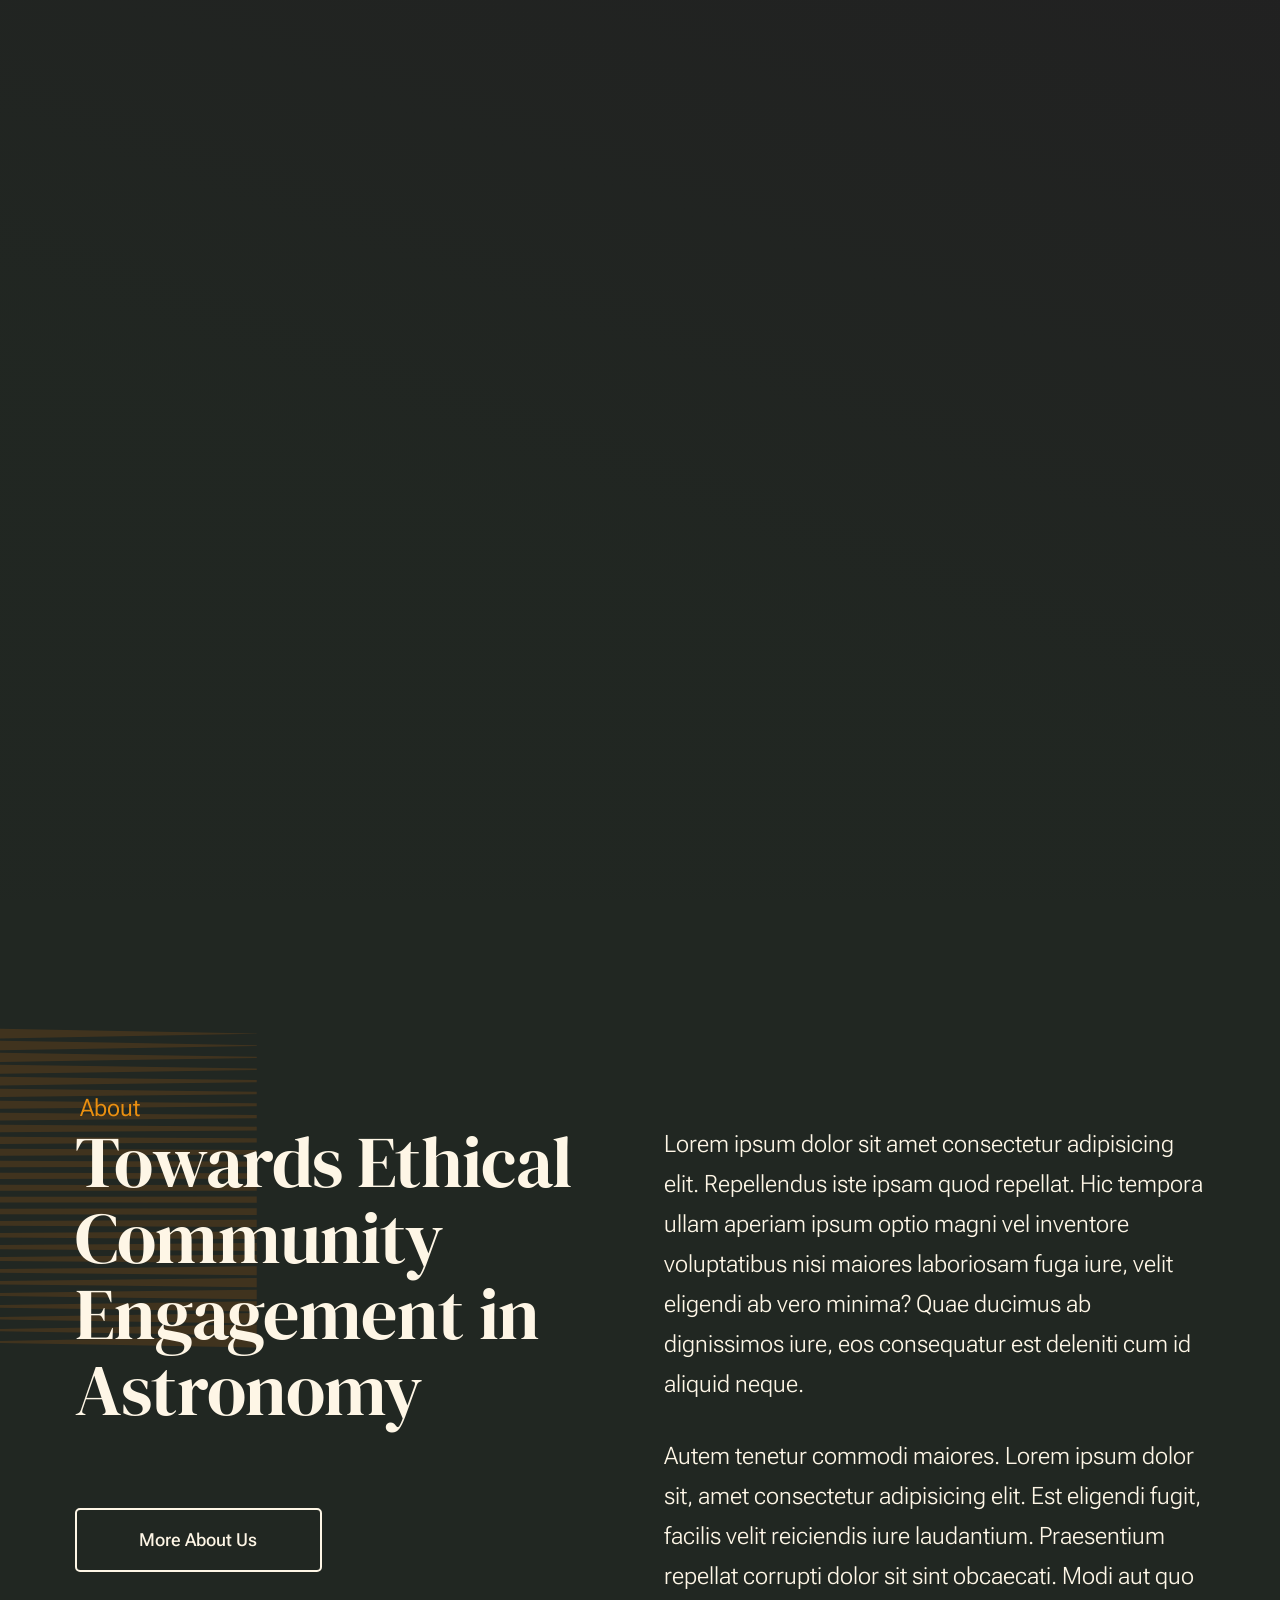
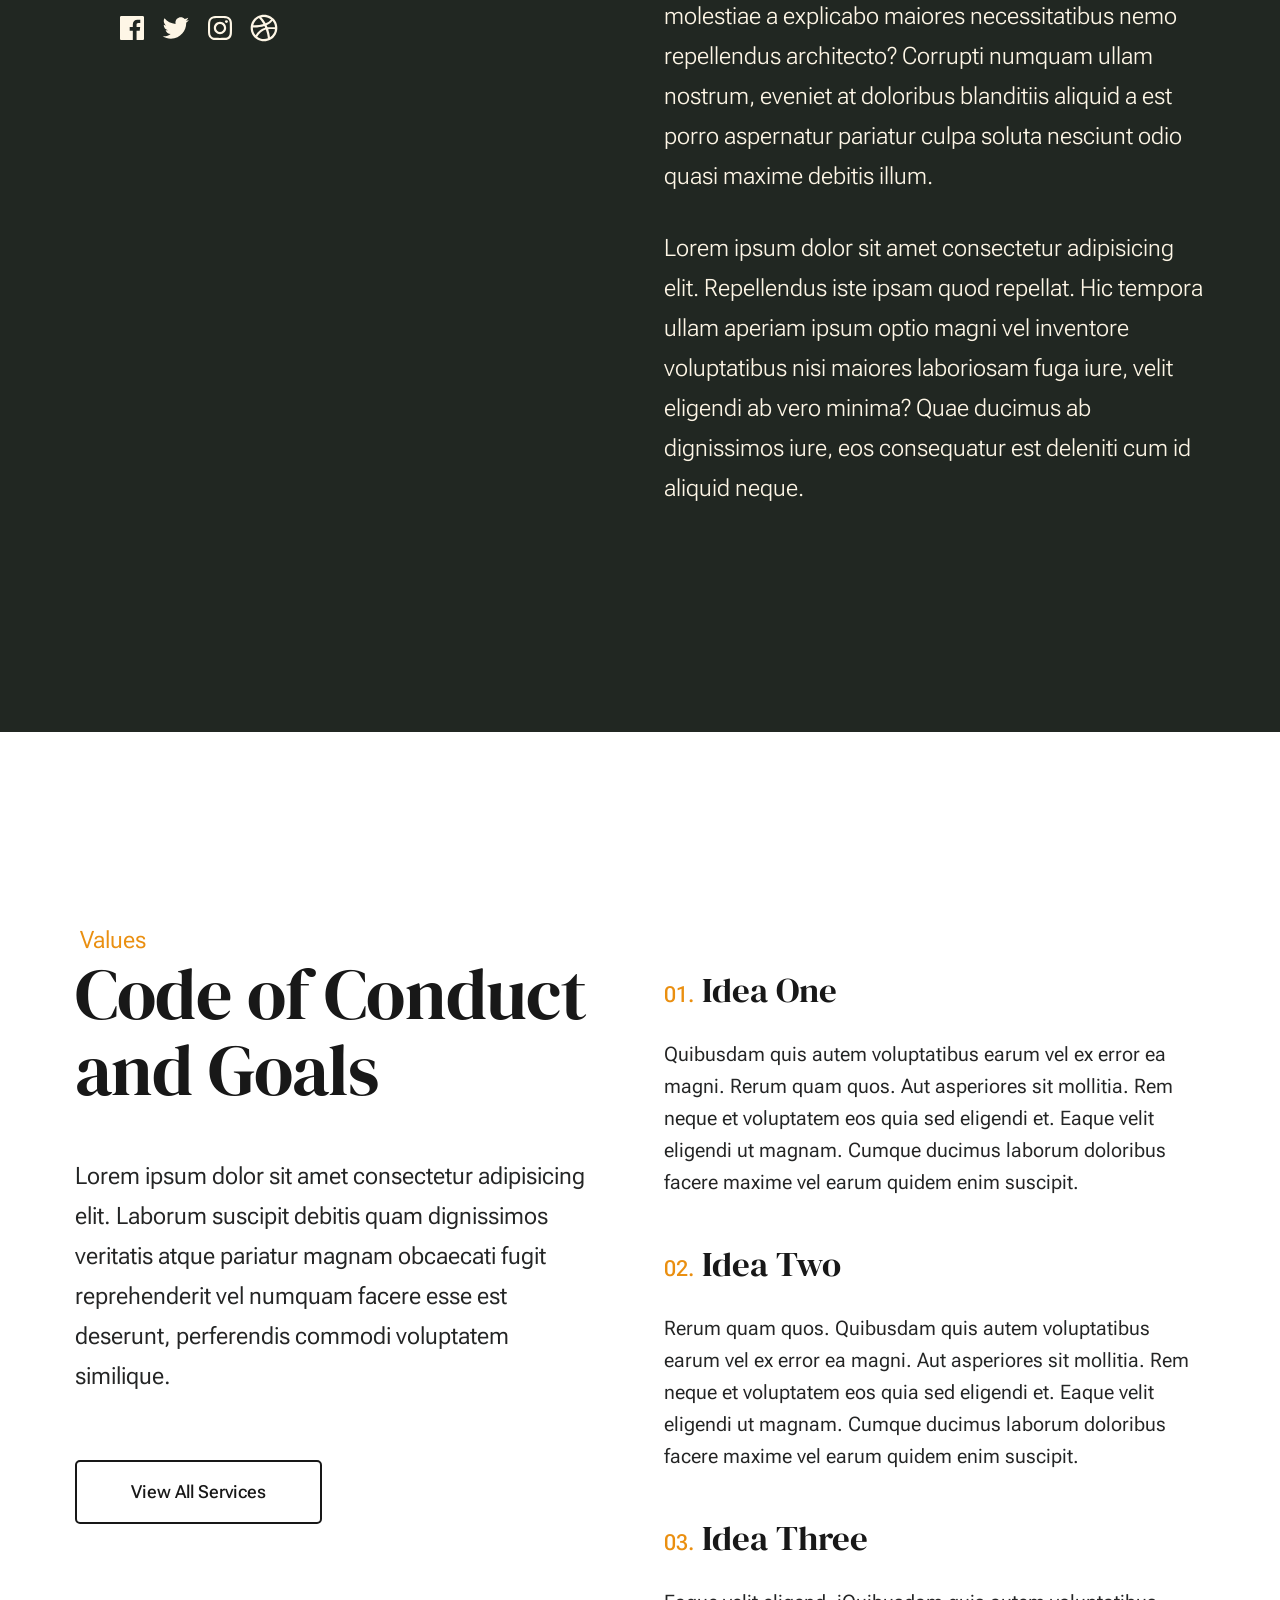
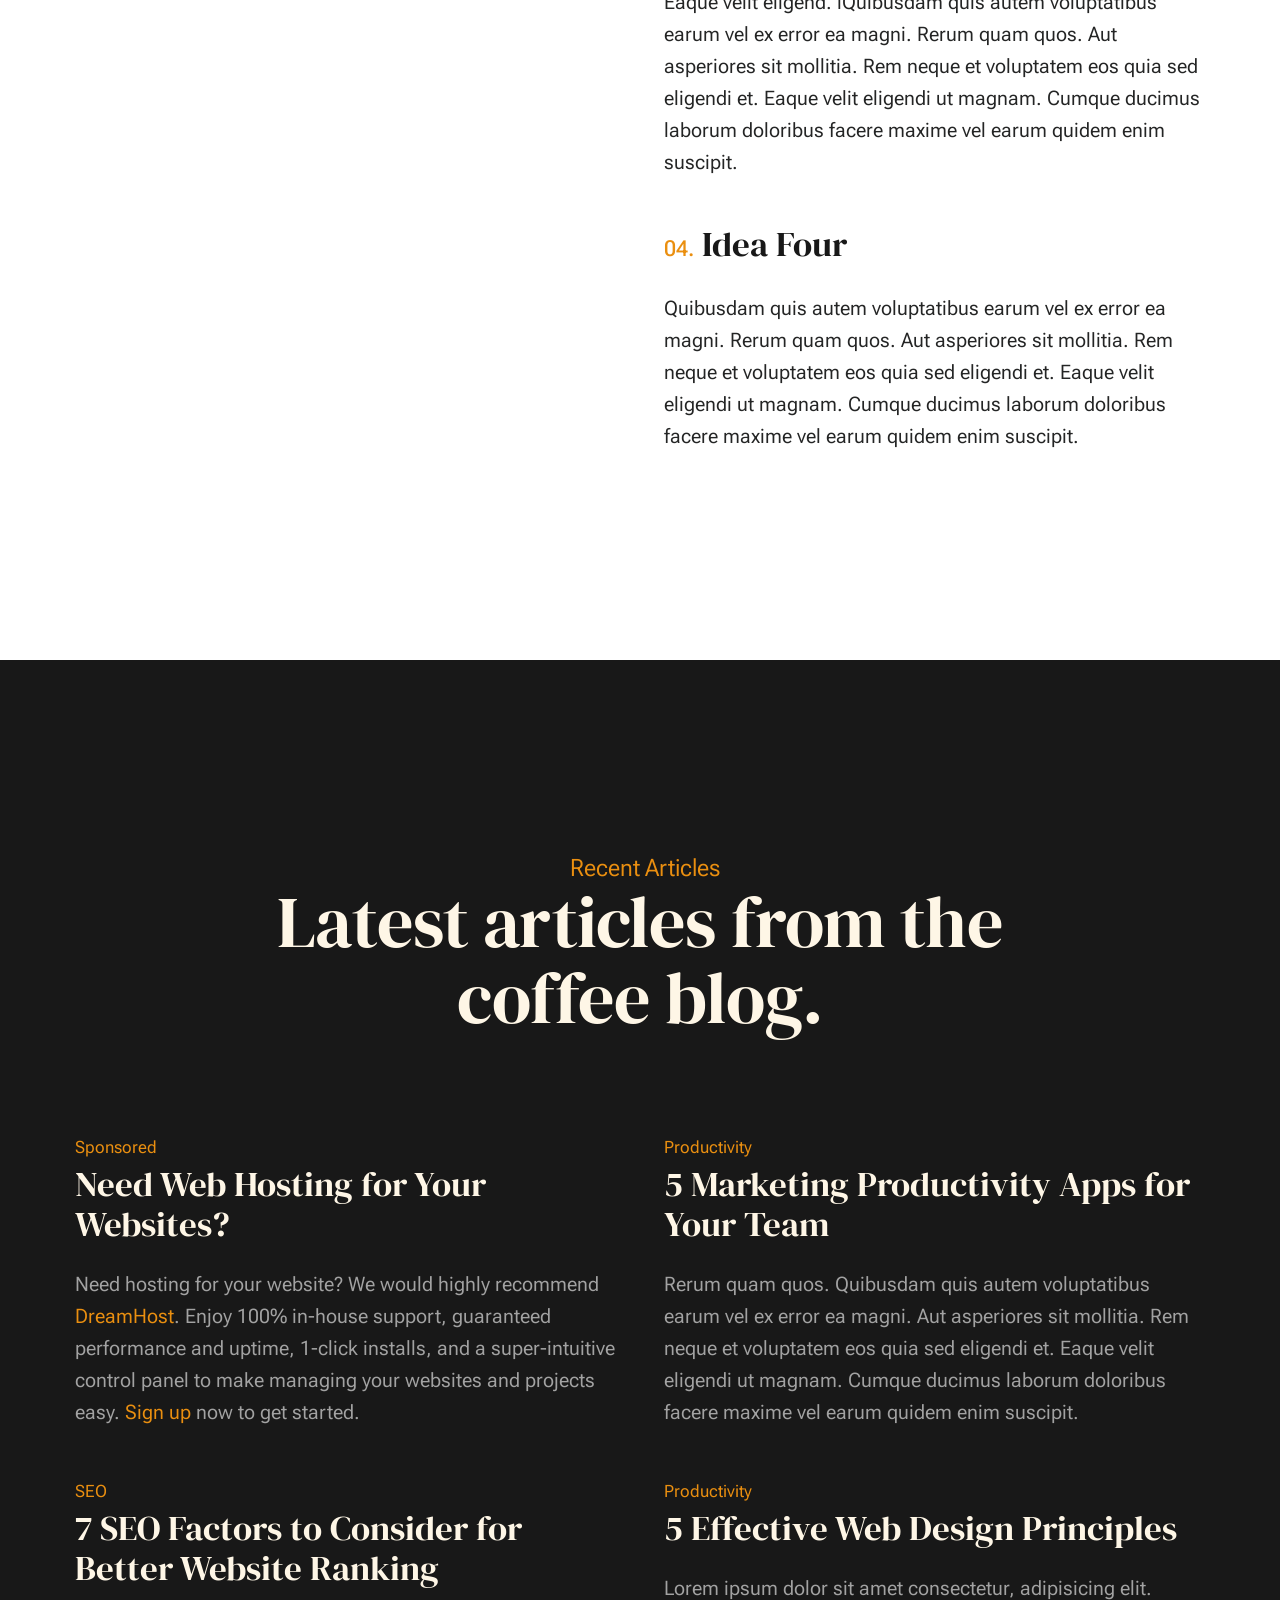
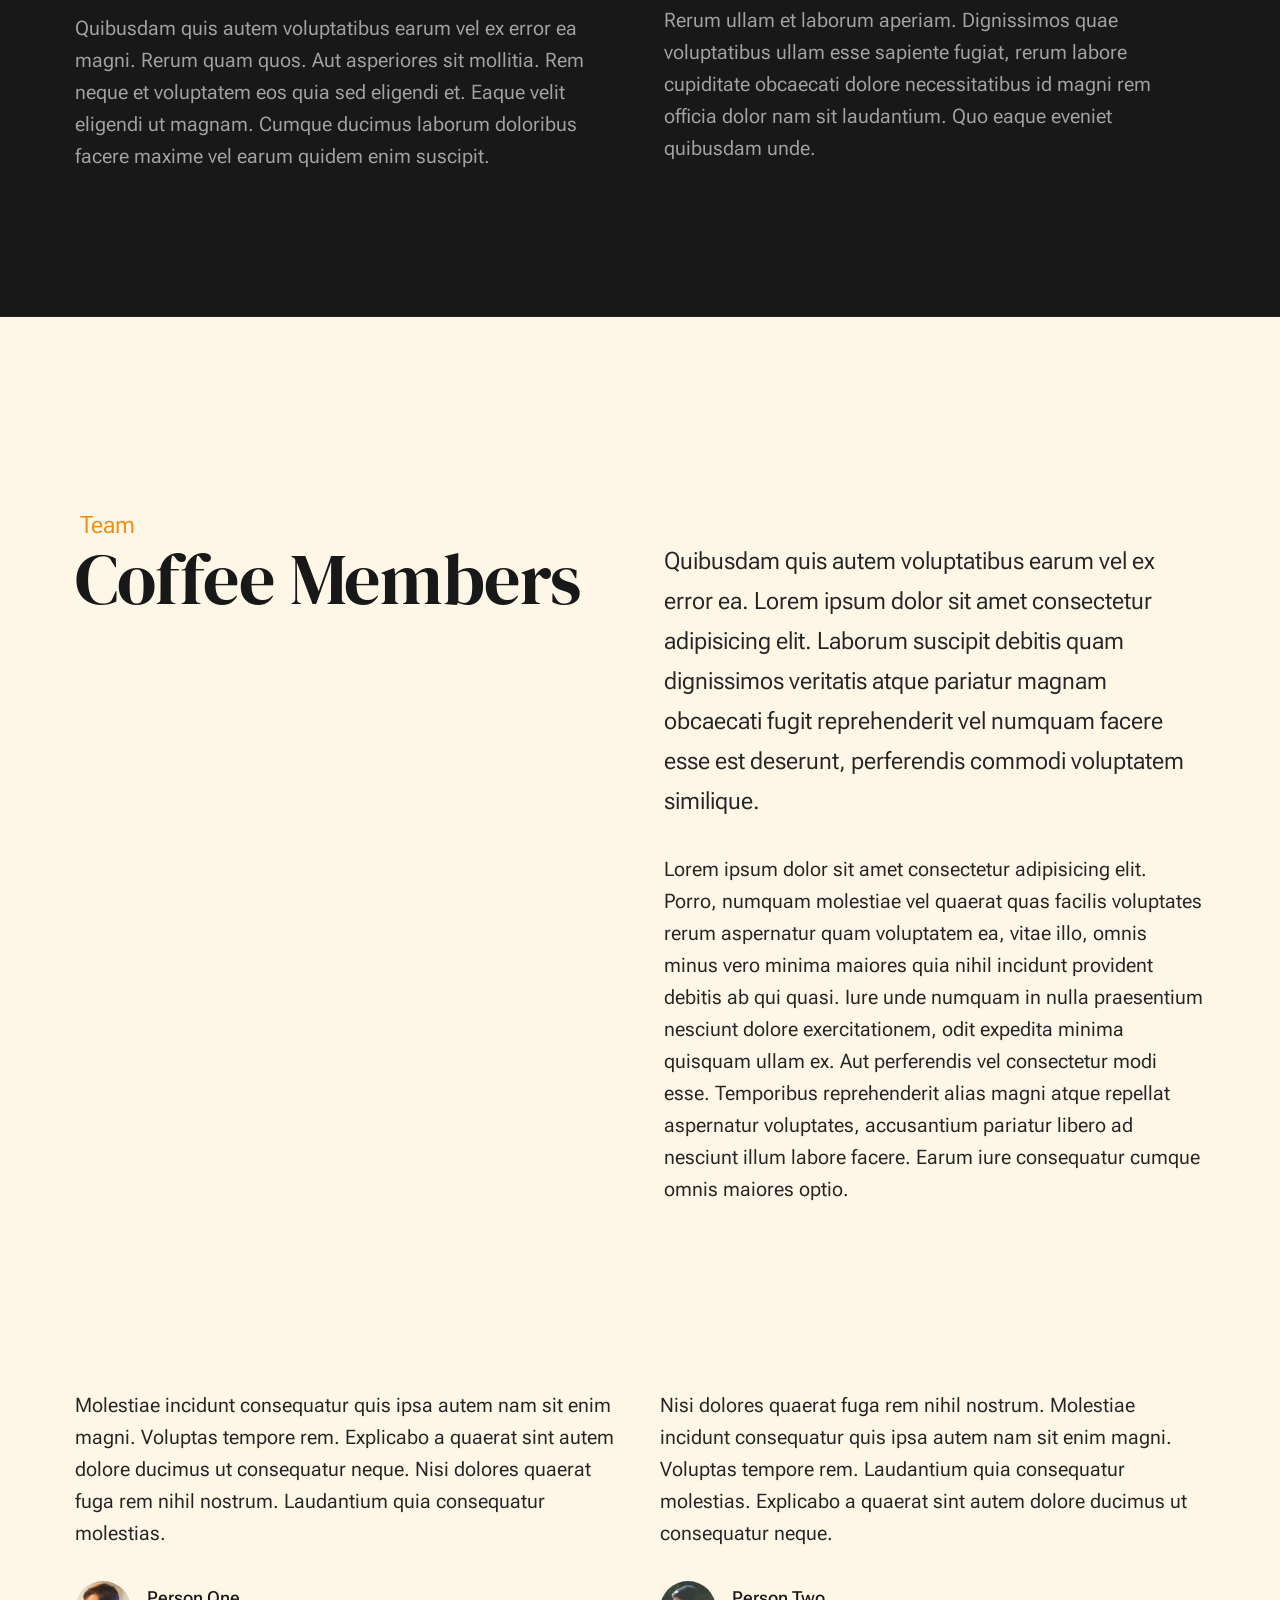
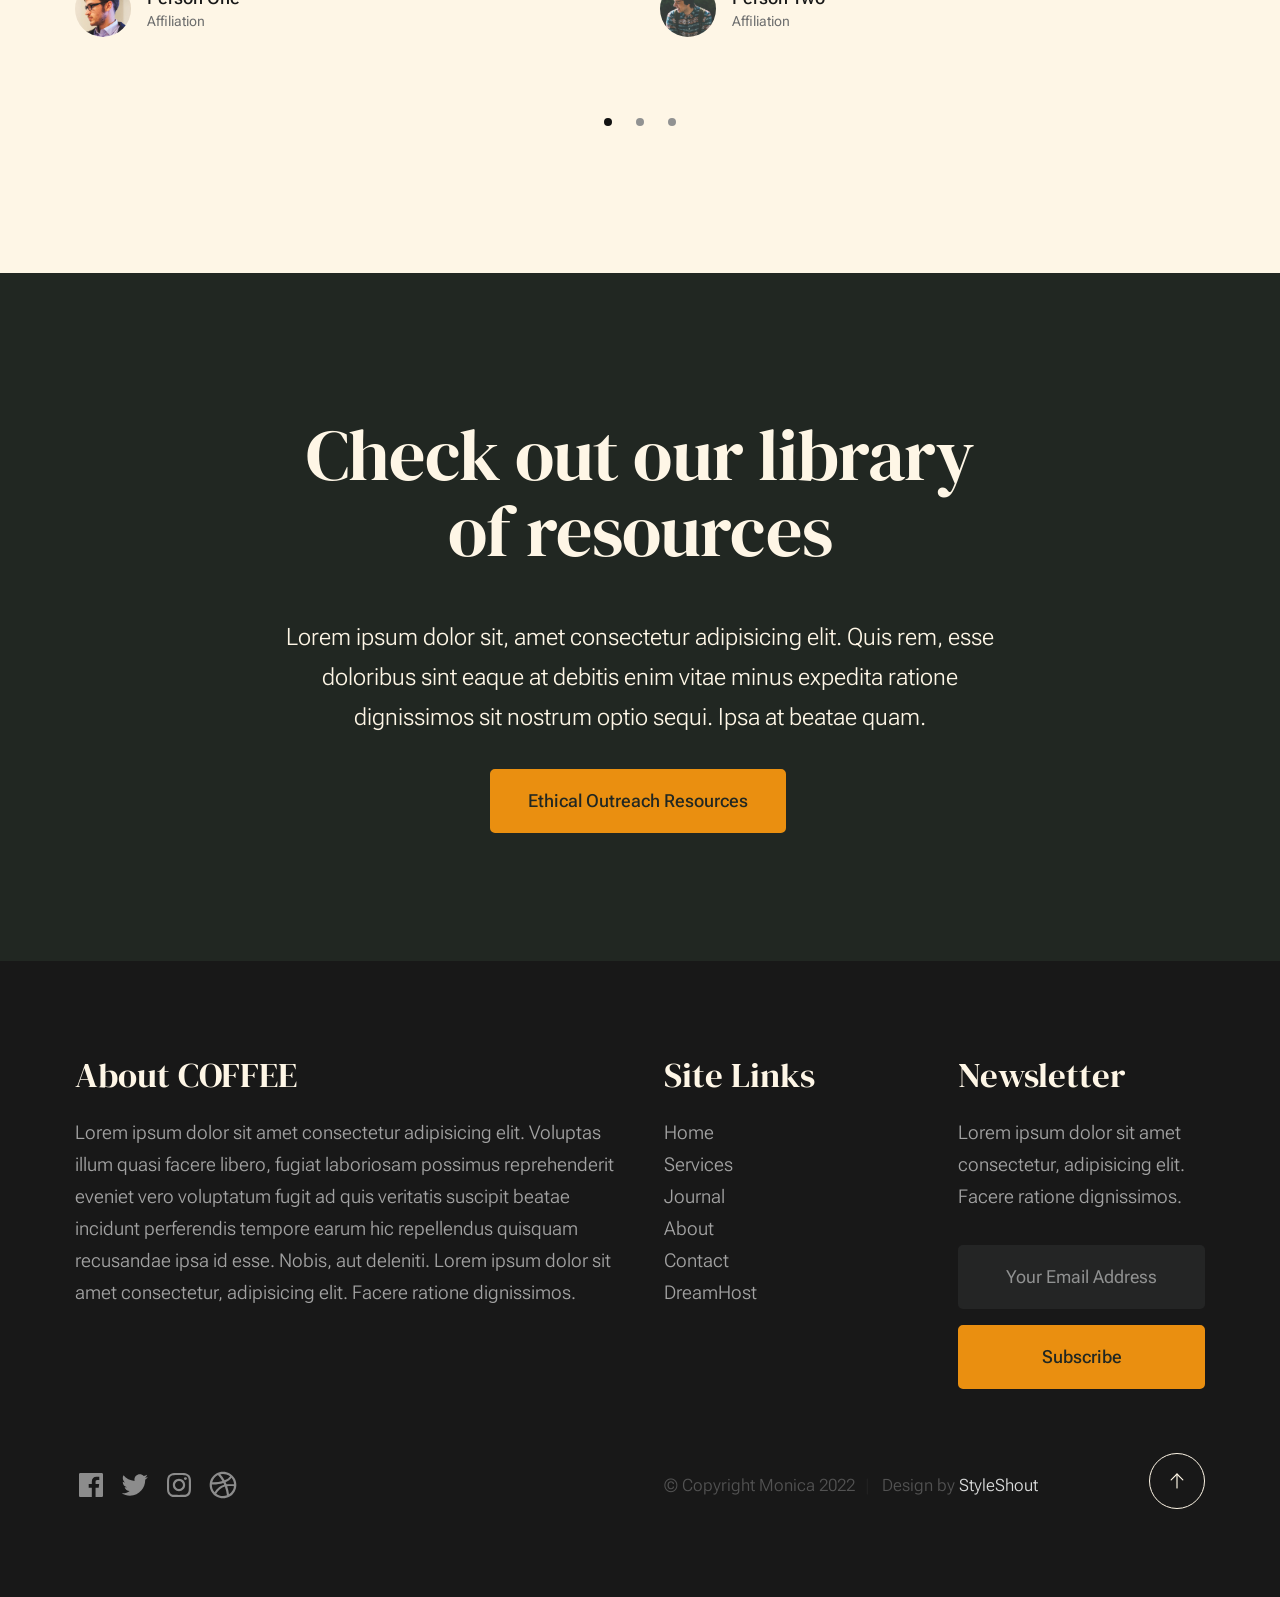
==== index.html @ 76f71280 "Initial commit from HTML template" ====
<!DOCTYPE html>
<html lang="en" class="no-js" >
<head>

    <!--- basic page needs
    ================================================== -->
    <meta charset="utf-8">
    <meta name="viewport" content="width=device-width, initial-scale=1">
    <title>COFFEE</title>

    <script>
        document.documentElement.classList.remove('no-js');
        document.documentElement.classList.add('js');
    </script>

    <!-- CSS
    ================================================== -->
    <link rel="stylesheet" href="css/vendor.css">
    <link rel="stylesheet" href="css/styles.css">

    <!-- favicons
    ================================================== -->
    <link rel="apple-touch-icon" sizes="180x180" href="apple-touch-icon.png">
    <link rel="icon" type="image/png" sizes="32x32" href="favicon-32x32.png">
    <link rel="icon" type="image/png" sizes="16x16" href="favicon-16x16.png">
    <link rel="manifest" href="site.webmanifest">

</head>


<body id="top">

    
    <!-- preloader
    ================================================== -->
    <div id="preloader">
        <div id="loader" class="dots-fade">
            <div></div>
            <div></div>
            <div></div>
        </div>
    </div>


    <!-- page wrap
    ================================================== -->
    <div id="page" class="s-pagewrap ss-home">


        <!-- # site header 
        ================================================== -->
        <header class="s-header">

            <div class="row s-header__inner width-sixteen-col">

                <div class="s-header__block">
                    <div class="s-header__logo">
                        <a class="logo" href="index.html">
                            <img src="images/logo.svg" alt="Homepage">
                        </a>
                    </div>

                    <a class="s-header__menu-toggle" href="#0"><span>Menu</span></a>
                </div> <!-- end s-header__block -->

                <nav class="s-header__nav">
    
                    <ul class="s-header__menu-links">
                        <li><a href="about.html">About</a></li>
                        <li><a href="blog.html">Blog</a></li>
                        <li><a href="services.html">Resources</a></li>
                        <li><a href="contact.html">Contact</a></li>
                    </ul> <!-- s-header__menu-links -->
<!-- 
                    <div class="s-header__contact">
                        <a href="contact.html" class="btn btn--primary s-header__contact-btn">Let's Work Together</a>                        
                    </div> s-header__contact -->
    
                </nav> <!-- end s-header__nav -->

            </div> <!-- end s-header__inner -->

        </header> <!-- end s-header -->


        <!-- # site main content
        ================================================== -->
        <section id="content" class="s-content">

            <!-- intro
            ----------------------------------------------- -->
            <section id="intro" class="s-intro">

                <div class="row s-intro__content width-sixteen-col">

                    <div class="column lg-12 s-intro__content-inner grid-block">
                        
                        <div class="s-intro__content-text">
                            <div class="s-intro__content-pretitle text-pretitle">Welcome to</div>
                            <h1 class="s-intro__content-title">
                            coffee:<br>
                            a network of <br>
                            astronomers<br>
                            </h1>
                            <h2 class="s-intro__content-subtitle">
                                Community Of Feedback For Ethical Engagement
                            </h2>
                        </div> <!-- s-intro__content-text -->

                        <div class="s-intro__content-media"> 
                            <div class="s-intro__content-media-inner">                               
                                <img src="images/nathan-dumlao-71u2fOofI-U-unsplash.jpg" srcset="images/nathan-dumlao-71u2fOofI-U-unsplash.jpg 1x, images/nathan-dumlao-71u2fOofI-U-unsplash.jpg 2x" alt="">
                                <div class="lines">                               
                                    <span></span>                                  
                                </div>
                            </div>
                        </div> <!-- s-intro__content-media -->                      

                        <div class="s-intro__scroll-down">
                            <a href="#about" class="smoothscroll">
                                <div class="scroll-icon">
                                    <svg xmlns="http://www.w3.org/2000/svg" viewBox="0 0 24 24" width="36" height="36" fill="none" stroke="#97b34a" stroke-width="1" stroke-linecap="round" stroke-linejoin="round">&lt;!--!  Atomicons Free 1.00 by @atisalab License - https://atomicons.com/license/ (Icons: CC BY 4.0) Copyright 2021 Atomicons --&gt;<polyline points="7 13 12 18 17 13"></polyline><line x1="12" y1="18" x2="12" y2="6"></line></svg>
                                </div>
                                <span>Scroll for more</span>
                            </a>
                        </div> <!-- s-intro__scroll-down -->
                        
                    </div> <!-- s-intro__content-inner -->

                </div> <!-- s-intro__content -->

            </section> <!-- end s-intro -->

            <!-- about
            ----------------------------------------------- -->
            <section id="about" class="s-about target-section">

                <div class="row s-about__content width-sixteen-col">
                    <div class="column grid-block grid-section-split">

                        <img src="images/geometric_shape.svg" alt="" class="s-about__content-imgbg">

                        <div class="section-header grid-section-split__header">
                            <div class="text-pretitle">About</div>                           
                            <h2 class="text-display-title">
                            Towards Ethical Community Engagement in Astronomy
                            </h2>                           
                        </div> <!-- end section-header -->

                        <div class="s-about__content-main grid-section-split__primary">
                            <p class="attention-getter">
                            Lorem ipsum dolor sit amet consectetur adipisicing elit. 
                            Repellendus iste ipsam quod repellat. Hic tempora ullam aperiam 
                            ipsum optio magni vel inventore voluptatibus nisi maiores laboriosam 
                            fuga iure, velit eligendi ab vero minima? Quae ducimus ab dignissimos 
                            iure, eos consequatur est deleniti cum id aliquid neque.
                            </p>

                            <p class="attention-getter">
                            Autem tenetur commodi maiores. Lorem ipsum dolor sit, amet consectetur adipisicing elit.  
                            Est eligendi fugit, facilis velit reiciendis iure laudantium. Praesentium repellat 
                            corrupti dolor sit sint obcaecati. Modi aut quo molestiae a explicabo maiores necessitatibus 
                            nemo repellendus architecto? Corrupti numquam ullam nostrum, eveniet at doloribus blanditiis 
                            aliquid a est porro aspernatur pariatur culpa soluta nesciunt odio quasi maxime debitis illum.
                            </p>

                            <p class="attention-getter">
                            Lorem ipsum dolor sit amet consectetur adipisicing elit. 
                            Repellendus iste ipsam quod repellat. Hic tempora ullam aperiam 
                            ipsum optio magni vel inventore voluptatibus nisi maiores laboriosam 
                            fuga iure, velit eligendi ab vero minima? Quae ducimus ab dignissimos 
                            iure, eos consequatur est deleniti cum id aliquid neque.
                            </p>
                        </div> <!-- end s-about__content-main -->

                        <div class="s-about__content-btn grid-section-split__bottom">
                            <a href="about.html" class="btn btn--stroke u-fullwidth">More About Us</a>

                            <ul class="s-about__social social-list">
                                <li>
                                    <a href="#0">
                                        <svg xmlns="http://www.w3.org/2000/svg" width="24" height="24" viewBox="0 0 24 24" style="fill:rgba(0, 0, 0, 1);transform:;-ms-filter:"><path d="M20,3H4C3.447,3,3,3.448,3,4v16c0,0.552,0.447,1,1,1h8.615v-6.96h-2.338v-2.725h2.338v-2c0-2.325,1.42-3.592,3.5-3.592 c0.699-0.002,1.399,0.034,2.095,0.107v2.42h-1.435c-1.128,0-1.348,0.538-1.348,1.325v1.735h2.697l-0.35,2.725h-2.348V21H20 c0.553,0,1-0.448,1-1V4C21,3.448,20.553,3,20,3z"></path></svg>
                                        <span class="u-screen-reader-text">Facebook</span>
                                    </a>
                                </li>
                                <li>
                                    <a href="#0">
                                        <svg xmlns="http://www.w3.org/2000/svg" width="24" height="24" viewBox="0 0 24 24" style="fill:rgba(0, 0, 0, 1);transform:;-ms-filter:"><path d="M19.633,7.997c0.013,0.175,0.013,0.349,0.013,0.523c0,5.325-4.053,11.461-11.46,11.461c-2.282,0-4.402-0.661-6.186-1.809 c0.324,0.037,0.636,0.05,0.973,0.05c1.883,0,3.616-0.636,5.001-1.721c-1.771-0.037-3.255-1.197-3.767-2.793 c0.249,0.037,0.499,0.062,0.761,0.062c0.361,0,0.724-0.05,1.061-0.137c-1.847-0.374-3.23-1.995-3.23-3.953v-0.05 c0.537,0.299,1.16,0.486,1.82,0.511C3.534,9.419,2.823,8.184,2.823,6.787c0-0.748,0.199-1.434,0.548-2.032 c1.983,2.443,4.964,4.04,8.306,4.215c-0.062-0.3-0.1-0.611-0.1-0.923c0-2.22,1.796-4.028,4.028-4.028 c1.16,0,2.207,0.486,2.943,1.272c0.91-0.175,1.782-0.512,2.556-0.973c-0.299,0.935-0.936,1.721-1.771,2.22 c0.811-0.088,1.597-0.312,2.319-0.624C21.104,6.712,20.419,7.423,19.633,7.997z"></path></svg>
                                        <span class="u-screen-reader-text">Twitter</span>
                                    </a>
                                </li>
                                <li>
                                    <a href="#0">
                                        <svg xmlns="http://www.w3.org/2000/svg" width="24" height="24" viewBox="0 0 24 24" style="fill:rgba(0, 0, 0, 1);transform:;-ms-filter:"><path d="M11.999,7.377c-2.554,0-4.623,2.07-4.623,4.623c0,2.554,2.069,4.624,4.623,4.624c2.552,0,4.623-2.07,4.623-4.624 C16.622,9.447,14.551,7.377,11.999,7.377L11.999,7.377z M11.999,15.004c-1.659,0-3.004-1.345-3.004-3.003 c0-1.659,1.345-3.003,3.004-3.003s3.002,1.344,3.002,3.003C15.001,13.659,13.658,15.004,11.999,15.004L11.999,15.004z"></path><circle cx="16.806" cy="7.207" r="1.078"></circle><path d="M20.533,6.111c-0.469-1.209-1.424-2.165-2.633-2.632c-0.699-0.263-1.438-0.404-2.186-0.42 c-0.963-0.042-1.268-0.054-3.71-0.054s-2.755,0-3.71,0.054C7.548,3.074,6.809,3.215,6.11,3.479C4.9,3.946,3.945,4.902,3.477,6.111 c-0.263,0.7-0.404,1.438-0.419,2.186c-0.043,0.962-0.056,1.267-0.056,3.71c0,2.442,0,2.753,0.056,3.71 c0.015,0.748,0.156,1.486,0.419,2.187c0.469,1.208,1.424,2.164,2.634,2.632c0.696,0.272,1.435,0.426,2.185,0.45 c0.963,0.042,1.268,0.055,3.71,0.055s2.755,0,3.71-0.055c0.747-0.015,1.486-0.157,2.186-0.419c1.209-0.469,2.164-1.424,2.633-2.633 c0.263-0.7,0.404-1.438,0.419-2.186c0.043-0.962,0.056-1.267,0.056-3.71s0-2.753-0.056-3.71C20.941,7.57,20.801,6.819,20.533,6.111z M19.315,15.643c-0.007,0.576-0.111,1.147-0.311,1.688c-0.305,0.787-0.926,1.409-1.712,1.711c-0.535,0.199-1.099,0.303-1.67,0.311 c-0.95,0.044-1.218,0.055-3.654,0.055c-2.438,0-2.687,0-3.655-0.055c-0.569-0.007-1.135-0.112-1.669-0.311 c-0.789-0.301-1.414-0.923-1.719-1.711c-0.196-0.534-0.302-1.099-0.311-1.669c-0.043-0.95-0.053-1.218-0.053-3.654 c0-2.437,0-2.686,0.053-3.655c0.007-0.576,0.111-1.146,0.311-1.687c0.305-0.789,0.93-1.41,1.719-1.712 c0.534-0.198,1.1-0.303,1.669-0.311c0.951-0.043,1.218-0.055,3.655-0.055c2.437,0,2.687,0,3.654,0.055 c0.571,0.007,1.135,0.112,1.67,0.311c0.786,0.303,1.407,0.925,1.712,1.712c0.196,0.534,0.302,1.099,0.311,1.669 c0.043,0.951,0.054,1.218,0.054,3.655c0,2.436,0,2.698-0.043,3.654H19.315z"></path></svg>
                                        <span class="u-screen-reader-text">Instagram</span>
                                    </a>
                                </li>
                                <li>
                                    <a href="#0">
                                        <svg xmlns="http://www.w3.org/2000/svg" width="24" height="24" viewBox="0 0 24 24" style="fill: rgba(0, 0, 0, 1);transform: ;msFilter:;"><path d="M20.66 6.98a9.932 9.932 0 0 0-3.641-3.64C15.486 2.447 13.813 2 12 2s-3.486.447-5.02 1.34c-1.533.893-2.747 2.107-3.64 3.64S2 10.187 2 12s.446 3.487 1.34 5.02a9.924 9.924 0 0 0 3.641 3.64C8.514 21.553 10.187 22 12 22s3.486-.447 5.02-1.34a9.932 9.932 0 0 0 3.641-3.64C21.554 15.487 22 13.813 22 12s-.446-3.487-1.34-5.02zM12 3.66c2 0 3.772.64 5.32 1.919-.92 1.174-2.286 2.14-4.1 2.9-1.002-1.813-2.088-3.327-3.261-4.54A7.715 7.715 0 0 1 12 3.66zM5.51 6.8a8.116 8.116 0 0 1 2.711-2.22c1.212 1.201 2.325 2.7 3.34 4.5-2 .6-4.114.9-6.341.9-.573 0-1.006-.013-1.3-.04A8.549 8.549 0 0 1 5.51 6.8zM3.66 12c0-.054.003-.12.01-.2.007-.08.01-.146.01-.2.254.014.641.02 1.161.02 2.666 0 5.146-.367 7.439-1.1.187.373.381.793.58 1.26-1.32.293-2.674 1.006-4.061 2.14S6.4 16.247 5.76 17.5c-1.4-1.587-2.1-3.42-2.1-5.5zM12 20.34c-1.894 0-3.594-.587-5.101-1.759.601-1.187 1.524-2.322 2.771-3.401 1.246-1.08 2.483-1.753 3.71-2.02a29.441 29.441 0 0 1 1.56 6.62 8.166 8.166 0 0 1-2.94.56zm7.08-3.96a8.351 8.351 0 0 1-2.58 2.621c-.24-2.08-.7-4.107-1.379-6.081.932-.066 1.765-.1 2.5-.1.799 0 1.686.034 2.659.1a8.098 8.098 0 0 1-1.2 3.46zm-1.24-5c-1.16 0-2.233.047-3.22.14a27.053 27.053 0 0 0-.68-1.62c2.066-.906 3.532-2.006 4.399-3.3 1.2 1.414 1.854 3.027 1.96 4.84-.812-.04-1.632-.06-2.459-.06z"></path></svg>
                                        <span class="u-screen-reader-text">Dribbble</span>
                                    </a>
                                </li>
                            </ul> <!-- end s-footer__social -->
                        </div> <!-- end s-about__content-btn -->
                    
                    </div> <!-- content-inner -->
                </div>
                
            </section> <!-- end s-about -->

            <!-- expertise
            ----------------------------------------------- -->
            <section id="expertise" class="s-expertise">

                <div class="row s-expertise__content width-sixteen-col">
                    <div class="column xl-12 grid-block grid-section-split">

                        <div class="section-header grid-section-split__header">
                            <div class="text-pretitle">Values</div>                           
                            <h2 class="text-display-title">
                            Code of Conduct and Goals
                            </h2>     
                            
                            <p class="lead">
                            Lorem ipsum dolor sit amet consectetur adipisicing elit. Laborum suscipit debitis quam dignissimos veritatis atque pariatur magnam obcaecati fugit reprehenderit vel numquam facere esse est deserunt, perferendis commodi voluptatem similique.
                            </p>
                        </div> <!-- end section-header -->

                        <div class="s-expertise__content-main grid-section-split__primary">

                            <div class="grid-list-items list-items show-ctr">
                                <div class="grid-list-items__item list-items__item">
                                    <div class="grid-list-items__title list-items__item-header">
                                        <h3 class="list-items__item-title">Idea One</h3>
                                    </div>
                                    <div class="grid-list-items__text list-items__item-text">
                                        <p>
                                        Quibusdam quis autem voluptatibus earum vel ex error ea magni. Rerum quam quos. Aut asperiores 
                                        sit mollitia. Rem neque et voluptatem eos quia sed eligendi et. Eaque velit eligendi ut 
                                        magnam. Cumque ducimus laborum doloribus facere maxime vel earum quidem enim suscipit.
                                        </p>
                                    </div>
                                </div> <!-- list-item -->
                                <div class="grid-list-items__item list-items__item">
                                    <div class="grid-list-items__title list-items__item-header">
                                        <h3 class="list-items__item-title">Idea Two</h3>
                                    </div>
                                    <div class="grid-list-items__text list-items__item-text">
                                        <p>
                                        Rerum quam quos. Quibusdam quis autem voluptatibus earum vel ex error ea magni. Aut asperiores 
                                        sit mollitia. Rem neque et voluptatem eos quia sed eligendi et. Eaque velit eligendi ut 
                                        magnam. Cumque ducimus laborum doloribus facere maxime vel earum quidem enim suscipit.
                                        </p>
                                    </div>
                                </div> <!-- list-expertise__item -->
                                <div class="grid-list-items__item list-items__item">
                                    <div class="grid-list-items__title list-items__item-header">
                                        <h3 class="list-items__item-title">Idea Three</h3>
                                    </div>
                                    <div class="grid-list-items__text list-items__item-text">
                                        <p>
                                        Eaque velit eligend. iQuibusdam quis autem voluptatibus earum vel ex error ea magni. 
                                        Rerum quam quos. Aut asperiores sit mollitia. Rem neque et voluptatem eos quia sed eligendi et. 
                                        Eaque velit eligendi ut magnam. Cumque ducimus laborum doloribus facere maxime vel earum quidem enim suscipit.
                                        </p>
                                    </div>
                                </div> <!-- list-expertise__item -->
                                <div class="grid-list-items__item list-items__item">
                                    <div class="grid-list-items__title list-items__item-header">
                                        <h3 class="list-items__item-title">Idea Four</h3>
                                    </div>
                                    <div class="grid-list-items__text list-items__item-text">
                                        <p>
                                        Quibusdam quis autem voluptatibus earum vel ex error ea magni. Rerum quam quos. Aut asperiores 
                                        sit mollitia. Rem neque et voluptatem eos quia sed eligendi et. Eaque velit eligendi ut 
                                        magnam. Cumque ducimus laborum doloribus facere maxime vel earum quidem enim suscipit.
                                        </p>
                                    </div>
                                </div> <!-- list-expertise__item -->

                            </div> <!-- grid-list-items -->
                        </div> <!-- end s-expertise__content-main -->

                        <div class="s-expertise__content-btn grid-section-split__bottom">
                            <a href="services.html" class="btn btn--stroke u-fullwidth">View All Services</a>
                        </div> <!-- end s-about__content-btn -->

                    </div> <!-- end grid-block-->
                </div> <!-- end s-expertise__content -->

            </section> <!-- end s-expertise -->


        <!-- # journal
        ================================================== -->
        <section id="journal" class="s-journal">

            <div class="row s-journal__content width-sixteen-col">
                <div class="column xl-12 grid-block">

                    <div class="grid-full section-header text-center">
                        <div class="text-pretitle">Recent Articles</div>                           
                        <h2 class="text-display-title">
                        Latest articles from the coffee blog.
                        </h2>  
                    </div> <!-- end section-header --> 

                    <div class="grid-full s-journal__content-main grid-list-items">

                        <div class="grid-list-items__item blog-card">
                            <div class="blog-card__header">
                                <div class="blog-card__cat-links">
                                    <a href="https://www.dreamhost.com/r.cgi?287326">Sponsored</a>
                                </div>
                                <h3 class="blog-card__title"><a href="https://www.dreamhost.com/r.cgi?287326">Need Web Hosting for Your Websites?</a></h3>
                            </div>
                            <div class="blog-card__text">
                                <p>
                                Need hosting for your website? We would highly recommend <a href="https://www.dreamhost.com/r.cgi?287326">DreamHost</a>.
                                Enjoy 100% in-house support, guaranteed performance and uptime, 1-click installs, and a super-intuitive control 
                                panel to make managing your websites and projects easy. <a href="https://www.dreamhost.com/r.cgi?287326">Sign up</a> now to get started.
                                </p>
                            </div>
                        </div> <!-- end blog-card -->
                        <div class="grid-list-items__item blog-card">
                            <div class="blog-card__header">
                                <div class="blog-card__cat-links">
                                    <a href="blog.html">Productivity</a>
                                </div>
                                <h3 class="blog-card__title"><a href="single.html">5 Marketing Productivity Apps for Your Team</a></h3>
                            </div>
                            <div class="blog-card__text">
                                <p>
                                Rerum quam quos. Quibusdam quis autem voluptatibus earum vel ex error ea magni. Aut asperiores 
                                sit mollitia. Rem neque et voluptatem eos quia sed eligendi et. Eaque velit eligendi ut 
                                magnam. Cumque ducimus laborum doloribus facere maxime vel earum quidem enim suscipit.
                                </p>
                            </div>
                        </div> <!-- end blog-card -->
                        <div class="grid-list-items__item blog-card">
                            <div class="blog-card__header">
                                <div class="blog-card__cat-links">
                                    <a href="blog.html">SEO</a>
                                </div>
                                <h3 class="blog-card__title"><a href="single.html">7 SEO Factors to Consider for Better Website Ranking</a></h3>
                            </div>
                            <div class="blog-card__text">
                                <p>
                                Quibusdam quis autem voluptatibus earum vel ex error ea magni. Rerum quam quos. Aut asperiores 
                                sit mollitia. Rem neque et voluptatem eos quia sed eligendi et. Eaque velit eligendi ut 
                                magnam. Cumque ducimus laborum doloribus facere maxime vel earum quidem enim suscipit.
                                </p>
                            </div>
                        </div> <!-- end blog card -->
                        <div class="grid-list-items__item blog-card">
                            <div class="blog-card__header">
                                <div class="blog-card__cat-links">
                                    <a href="blog.html">Productivity</a>
                                </div>
                                <h3 class="blog-card__title"><a href="single.html">5 Effective Web Design Principles</a></h3>
                            </div>
                            <div class="blog-card__text">
                                <p>
                                Lorem ipsum dolor sit amet consectetur, adipisicing elit. Rerum ullam et laborum aperiam. 
                                Dignissimos quae voluptatibus ullam esse sapiente fugiat, rerum labore cupiditate obcaecati 
                                dolore necessitatibus id magni rem officia dolor nam sit laudantium. Quo eaque eveniet quibusdam unde. 
                                </p>
                            </div>
                        </div> <!-- end blog-card -->

                    </div> <!-- end grid-list-items -->

                </div> <!-- end grid-block-->
            </div> <!-- end s-journal__content -->

        </section> <!-- end s-journal -->

            <!-- clients
            ----------------------------------------------- -->
            <section id="clients" class="s-clients">          

                <div class="row s-clients__content-block width-sixteen-col">
                    <div class="column xl-12 grid-block grid-section-split">
                    
                        <div class="section-header grid-section-split__header">
                            <div class="text-pretitle">Team</div>                           
                            <h2 class="text-display-title">
                            Coffee Members
                            </h2>       
                        </div> <!-- end section-header -->
                    
                        <div class="grid-section-split__primary">
                            <p class="lead">
                            Quibusdam quis autem voluptatibus earum vel ex error ea. Lorem ipsum dolor sit amet consectetur 
                            adipisicing elit. Laborum suscipit debitis quam dignissimos veritatis atque pariatur magnam 
                            obcaecati fugit reprehenderit vel numquam facere esse est deserunt, perferendis commodi voluptatem similique.
                            </p>   

                            <p>
                            Lorem ipsum dolor sit amet consectetur adipisicing elit. Porro, numquam molestiae vel quaerat quas 
                            facilis voluptates rerum aspernatur quam voluptatem ea, vitae illo, omnis minus vero minima maiores 
                            quia nihil incidunt provident debitis ab qui quasi. Iure unde numquam in nulla praesentium nesciunt 
                            dolore exercitationem, odit expedita minima quisquam ullam ex. Aut perferendis vel consectetur modi esse.
                            Temporibus reprehenderit alias magni atque repellat aspernatur voluptates, accusantium pariatur libero ad 
                            nesciunt illum labore facere. Earum iure consequatur cumque omnis maiores optio.
                            </p>
                        </div> <!-- end grid-section-split__primary -->
                    
                    </div> <!-- end column -->
                </div> <!-- end row -->
                                
                <div class="row s-clients__content-block width-sixteen-col">
                    <div class="column xl-12 testimonials">
                    
                        <div class="swiper-container testimonials__slider home-slider">

                            <div class="swiper-wrapper">
                                <div class="testimonials__slide swiper-slide">
                                    <p>
                                    Molestiae incidunt consequatur quis ipsa autem nam sit enim magni. Voluptas tempore rem. 
                                    Explicabo a quaerat sint autem dolore ducimus ut consequatur neque. Nisi dolores quaerat fuga rem nihil nostrum.
                                    Laudantium quia consequatur molestias.
                                    </p>
                                    <div class="testimonials__author">
                                        <img src="images/avatars/user-01.jpg" alt="Author image" class="testimonials__avatar">
                                        <cite class="testimonials__cite">
                                            <strong>Person One</strong>
                                            <span>Affiliation</span>
                                        </cite>
                                    </div>
                                </div>
                                <div class="testimonials__slide swiper-slide">
                                    <p>
                                    Nisi dolores quaerat fuga rem nihil nostrum. Molestiae incidunt consequatur quis ipsa autem nam sit enim magni. 
                                    Voluptas tempore rem. Laudantium quia consequatur molestias.
                                    Explicabo a quaerat sint autem dolore ducimus ut consequatur neque.
                                    </p>
                                    <div class="testimonials__author">
                                        <img src="images/avatars/user-04.jpg" alt="Author image" class="testimonials__avatar">
                                        <cite class="testimonials__cite">
                                            <strong>Person Two</strong>
                                            <span>Affiliation</span>
                                        </cite>
                                    </div>
                                </div>
                                <div class="testimonials__slide swiper-slide">
                                    <p>
                                    Voluptas tempore rem. Molestiae incidunt consequatur quis ipsa autem nam sit enim magni.  
                                    Explicabo a quaerat sint autem dolore ducimus ut consequatur neque. 
                                    Nisi dolores quaerat fuga rem nihil nostrum. Laudantium quia consequatur molestias.
                                    </p>
                                    <div class="testimonials__author">
                                        <img src="images/avatars/user-06.jpg" alt="Author image" class="testimonials__avatar">
                                        <cite class="testimonials__cite">
                                            <strong>Person Three</strong>
                                            <span>Affiliation</span>
                                        </cite>
                                    </div>
                                </div>
                                <div class="testimonials__slide swiper-slide">
                                    <p>
                                    Molestiae incidunt consequatur quis ipsa autem nam sit enim magni. Voluptas tempore rem. 
                                    Explicabo a quaerat sint autem dolore ducimus ut consequatur neque. Nisi dolores quaerat fuga rem nihil nostrum.
                                    Laudantium quia consequatur molestias.
                                    </p>
                                    <div class="testimonials__author">
                                        <img src="images/avatars/user-02.jpg" alt="Author image" class="testimonials__avatar">
                                        <cite class="testimonials__cite">
                                            <strong>Person Four</strong>
                                            <span>Affiliation</span>
                                        </cite>
                                    </div>
                                </div> 
                            </div> <!-- end swiper-wrapper --> 

                            <div class="swiper-pagination"></div>

                        </div> <!--end testimonials__slider -->                    
                    
                    </div> <!-- end column -->
                </div> <!-- end row -->


            </section> <!-- end s-clients -->            

        </section> <!-- s-content-->

        <!-- # cta
        ================================================== -->
        <section id="cta" class="s-cta">

            <div class="row row-x-center text-center">
                <div class="column xl-8 lg-12">

                    <div class="s-cta__content">
                        <h2 class="text-display-title">
                        Check out our library of resources
                        </h2>
                        <p class="lead">
                        Lorem ipsum dolor sit, amet consectetur adipisicing elit. Quis rem, esse doloribus sint eaque at debitis enim vitae minus expedita ratione dignissimos sit nostrum optio sequi. Ipsa at beatae quam.
                        </p>
                        <a href="contact.html" class="btn btn--primary">Ethical Outreach Resources</a>
                    </div>

                </div>
            </div>

        </section> <!-- end s-cta -->

        <!-- # footer 
        ================================================== -->
        <footer class="s-footer">
            <div class="row s-footer__content">
                <div class="column xl-6 lg-6 md-12 s-footer__block s-footer__about">                    
                    <h3>About COFFEE</h3>
                    <p>
                    Lorem ipsum dolor sit amet consectetur adipisicing elit. Voluptas illum quasi facere libero, 
                    fugiat laboriosam possimus reprehenderit eveniet vero voluptatum fugit ad quis veritatis suscipit beatae 
                    incidunt perferendis tempore earum hic repellendus quisquam recusandae ipsa id esse. Nobis, aut deleniti.
                    Lorem ipsum dolor sit amet consectetur, adipisicing elit. Facere ratione dignissimos.
                    </p>               
                </div>                
                <div class="column xl-3 lg-6 md-12 s-footer__block s-footer__site-links">
                    <h3>Site Links</h3>
                    <ul class="link-list">
                        <li><a href="index.html">Home</a></li>
                        <li><a href="services.html">Services</a></li>
                        <li><a href="blog.html">Journal</a></li>
                        <li><a href="about.html">About</a></li>
                        <li><a href="contact.html">Contact</a></li>
                        <li><a href="https://www.dreamhost.com/r.cgi?287326">DreamHost</a></li>
                    </ul>
                </div>
                <div class="column xl-3 lg-6 md-12 tab-12 s-footer__block s-footer__newsletter">
                    <h3>Newsletter</h3>

                    <p>
                    Lorem ipsum dolor sit amet consectetur, adipisicing elit. Facere ratione dignissimos.
                    </p>

                    <div class="subscribe-form">
                        <form id="mc-form" class="mc-form">
                            <input type="email" name="EMAIL" id="mce-EMAIL" class="u-fullwidth text-center" placeholder="Your Email Address" title="The domain portion of the email address is invalid (the portion after the @)." pattern="^([^\x00-\x20\x22\x28\x29\x2c\x2e\x3a-\x3c\x3e\x40\x5b-\x5d\x7f-\xff]+|\x22([^\x0d\x22\x5c\x80-\xff]|\x5c[\x00-\x7f])*\x22)(\x2e([^\x00-\x20\x22\x28\x29\x2c\x2e\x3a-\x3c\x3e\x40\x5b-\x5d\x7f-\xff]+|\x22([^\x0d\x22\x5c\x80-\xff]|\x5c[\x00-\x7f])*\x22))*\x40([^\x00-\x20\x22\x28\x29\x2c\x2e\x3a-\x3c\x3e\x40\x5b-\x5d\x7f-\xff]+|\x5b([^\x0d\x5b-\x5d\x80-\xff]|\x5c[\x00-\x7f])*\x5d)(\x2e([^\x00-\x20\x22\x28\x29\x2c\x2e\x3a-\x3c\x3e\x40\x5b-\x5d\x7f-\xff]+|\x5b([^\x0d\x5b-\x5d\x80-\xff]|\x5c[\x00-\x7f])*\x5d))*(\.\w{2,})+$" required>
                            <input type="submit" name="subscribe" value="Subscribe" class="btn btn--primary btn--small u-fullwidth">
                            <!-- <div style="position: absolute; left: -5000px;" aria-hidden="true"><input type="text" name="b_cdb7b577e41181934ed6a6a44_9a91cfe7b3" tabindex="-1" value=""></div> -->
                            <div class="mc-status"></div>
                        </form>
                    </div>
                </div>
            </div>    
            
            <div class="row s-footer__bottom">
                <div class="column xl-6 lg-12">
                    <ul class="s-footer__social social-list">
                        <li>
                            <a href="#0">
                                <svg xmlns="http://www.w3.org/2000/svg" width="24" height="24" viewBox="0 0 24 24" style="fill:rgba(0, 0, 0, 1);transform:;-ms-filter:"><path d="M20,3H4C3.447,3,3,3.448,3,4v16c0,0.552,0.447,1,1,1h8.615v-6.96h-2.338v-2.725h2.338v-2c0-2.325,1.42-3.592,3.5-3.592 c0.699-0.002,1.399,0.034,2.095,0.107v2.42h-1.435c-1.128,0-1.348,0.538-1.348,1.325v1.735h2.697l-0.35,2.725h-2.348V21H20 c0.553,0,1-0.448,1-1V4C21,3.448,20.553,3,20,3z"></path></svg>
                                <span class="u-screen-reader-text">Facebook</span>
                            </a>
                        </li>
                        <li>
                            <a href="#0">
                                <svg xmlns="http://www.w3.org/2000/svg" width="24" height="24" viewBox="0 0 24 24" style="fill:rgba(0, 0, 0, 1);transform:;-ms-filter:"><path d="M19.633,7.997c0.013,0.175,0.013,0.349,0.013,0.523c0,5.325-4.053,11.461-11.46,11.461c-2.282,0-4.402-0.661-6.186-1.809 c0.324,0.037,0.636,0.05,0.973,0.05c1.883,0,3.616-0.636,5.001-1.721c-1.771-0.037-3.255-1.197-3.767-2.793 c0.249,0.037,0.499,0.062,0.761,0.062c0.361,0,0.724-0.05,1.061-0.137c-1.847-0.374-3.23-1.995-3.23-3.953v-0.05 c0.537,0.299,1.16,0.486,1.82,0.511C3.534,9.419,2.823,8.184,2.823,6.787c0-0.748,0.199-1.434,0.548-2.032 c1.983,2.443,4.964,4.04,8.306,4.215c-0.062-0.3-0.1-0.611-0.1-0.923c0-2.22,1.796-4.028,4.028-4.028 c1.16,0,2.207,0.486,2.943,1.272c0.91-0.175,1.782-0.512,2.556-0.973c-0.299,0.935-0.936,1.721-1.771,2.22 c0.811-0.088,1.597-0.312,2.319-0.624C21.104,6.712,20.419,7.423,19.633,7.997z"></path></svg>
                                <span class="u-screen-reader-text">Twitter</span>
                            </a>
                        </li>
                        <li>
                            <a href="#0">
                                <svg xmlns="http://www.w3.org/2000/svg" width="24" height="24" viewBox="0 0 24 24" style="fill:rgba(0, 0, 0, 1);transform:;-ms-filter:"><path d="M11.999,7.377c-2.554,0-4.623,2.07-4.623,4.623c0,2.554,2.069,4.624,4.623,4.624c2.552,0,4.623-2.07,4.623-4.624 C16.622,9.447,14.551,7.377,11.999,7.377L11.999,7.377z M11.999,15.004c-1.659,0-3.004-1.345-3.004-3.003 c0-1.659,1.345-3.003,3.004-3.003s3.002,1.344,3.002,3.003C15.001,13.659,13.658,15.004,11.999,15.004L11.999,15.004z"></path><circle cx="16.806" cy="7.207" r="1.078"></circle><path d="M20.533,6.111c-0.469-1.209-1.424-2.165-2.633-2.632c-0.699-0.263-1.438-0.404-2.186-0.42 c-0.963-0.042-1.268-0.054-3.71-0.054s-2.755,0-3.71,0.054C7.548,3.074,6.809,3.215,6.11,3.479C4.9,3.946,3.945,4.902,3.477,6.111 c-0.263,0.7-0.404,1.438-0.419,2.186c-0.043,0.962-0.056,1.267-0.056,3.71c0,2.442,0,2.753,0.056,3.71 c0.015,0.748,0.156,1.486,0.419,2.187c0.469,1.208,1.424,2.164,2.634,2.632c0.696,0.272,1.435,0.426,2.185,0.45 c0.963,0.042,1.268,0.055,3.71,0.055s2.755,0,3.71-0.055c0.747-0.015,1.486-0.157,2.186-0.419c1.209-0.469,2.164-1.424,2.633-2.633 c0.263-0.7,0.404-1.438,0.419-2.186c0.043-0.962,0.056-1.267,0.056-3.71s0-2.753-0.056-3.71C20.941,7.57,20.801,6.819,20.533,6.111z M19.315,15.643c-0.007,0.576-0.111,1.147-0.311,1.688c-0.305,0.787-0.926,1.409-1.712,1.711c-0.535,0.199-1.099,0.303-1.67,0.311 c-0.95,0.044-1.218,0.055-3.654,0.055c-2.438,0-2.687,0-3.655-0.055c-0.569-0.007-1.135-0.112-1.669-0.311 c-0.789-0.301-1.414-0.923-1.719-1.711c-0.196-0.534-0.302-1.099-0.311-1.669c-0.043-0.95-0.053-1.218-0.053-3.654 c0-2.437,0-2.686,0.053-3.655c0.007-0.576,0.111-1.146,0.311-1.687c0.305-0.789,0.93-1.41,1.719-1.712 c0.534-0.198,1.1-0.303,1.669-0.311c0.951-0.043,1.218-0.055,3.655-0.055c2.437,0,2.687,0,3.654,0.055 c0.571,0.007,1.135,0.112,1.67,0.311c0.786,0.303,1.407,0.925,1.712,1.712c0.196,0.534,0.302,1.099,0.311,1.669 c0.043,0.951,0.054,1.218,0.054,3.655c0,2.436,0,2.698-0.043,3.654H19.315z"></path></svg>
                                <span class="u-screen-reader-text">Instagram</span>
                            </a>
                        </li>
                        <li>
                            <a href="#0">
                                <svg xmlns="http://www.w3.org/2000/svg" width="24" height="24" viewBox="0 0 24 24" style="fill: rgba(0, 0, 0, 1);transform: ;msFilter:;"><path d="M20.66 6.98a9.932 9.932 0 0 0-3.641-3.64C15.486 2.447 13.813 2 12 2s-3.486.447-5.02 1.34c-1.533.893-2.747 2.107-3.64 3.64S2 10.187 2 12s.446 3.487 1.34 5.02a9.924 9.924 0 0 0 3.641 3.64C8.514 21.553 10.187 22 12 22s3.486-.447 5.02-1.34a9.932 9.932 0 0 0 3.641-3.64C21.554 15.487 22 13.813 22 12s-.446-3.487-1.34-5.02zM12 3.66c2 0 3.772.64 5.32 1.919-.92 1.174-2.286 2.14-4.1 2.9-1.002-1.813-2.088-3.327-3.261-4.54A7.715 7.715 0 0 1 12 3.66zM5.51 6.8a8.116 8.116 0 0 1 2.711-2.22c1.212 1.201 2.325 2.7 3.34 4.5-2 .6-4.114.9-6.341.9-.573 0-1.006-.013-1.3-.04A8.549 8.549 0 0 1 5.51 6.8zM3.66 12c0-.054.003-.12.01-.2.007-.08.01-.146.01-.2.254.014.641.02 1.161.02 2.666 0 5.146-.367 7.439-1.1.187.373.381.793.58 1.26-1.32.293-2.674 1.006-4.061 2.14S6.4 16.247 5.76 17.5c-1.4-1.587-2.1-3.42-2.1-5.5zM12 20.34c-1.894 0-3.594-.587-5.101-1.759.601-1.187 1.524-2.322 2.771-3.401 1.246-1.08 2.483-1.753 3.71-2.02a29.441 29.441 0 0 1 1.56 6.62 8.166 8.166 0 0 1-2.94.56zm7.08-3.96a8.351 8.351 0 0 1-2.58 2.621c-.24-2.08-.7-4.107-1.379-6.081.932-.066 1.765-.1 2.5-.1.799 0 1.686.034 2.659.1a8.098 8.098 0 0 1-1.2 3.46zm-1.24-5c-1.16 0-2.233.047-3.22.14a27.053 27.053 0 0 0-.68-1.62c2.066-.906 3.532-2.006 4.399-3.3 1.2 1.414 1.854 3.027 1.96 4.84-.812-.04-1.632-.06-2.459-.06z"></path></svg>
                                <span class="u-screen-reader-text">Dribbble</span>
                            </a>
                        </li>
                    </ul> <!-- end s-footer__social -->
                </div>
                <div class="column xl-6 lg-12">
                    <p class="ss-copyright">
                        <span>© Copyright Monica 2022</span> 
                        <span>Design by <a href="https://www.styleshout.com/">StyleShout</a></span>
                    </p>
                </div>

                <div class="ss-go-top">
                    <a class="smoothscroll" title="Back to Top" href="#top">
                        <svg xmlns="http://www.w3.org/2000/svg" viewBox="0 0 24 24" width="36" height="36" fill="none" stroke="#ffffff" stroke-width="1" stroke-linecap="round" stroke-linejoin="round">&lt;!--!  Atomicons Free 1.00 by @atisalab License - https://atomicons.com/license/ (Icons: CC BY 4.0) Copyright 2021 Atomicons --&gt;<polyline points="17 11 12 6 7 11"></polyline><line x1="12" y1="18" x2="12" y2="6"></line></svg>
                    </a>
                </div> <!-- end ss-go-top -->
            </div>
            
        </footer> <!-- end s-footer -->

    </div> <!-- end page-wrap -->

    <!-- Java Script
    ================================================== -->
    <script src="js/plugins.js"></script>
    <script src="js/main.js"></script>

</body>
</html>
---- css/vendor.css ----
/* ===================================================================
 * Monica Third-party Stylesheets
 * Template Ver. 1.0.0
 * 12-13-2022
 * -------------------------------------------------------------------
 *
 * TOC:
 * # PrismJS
 * # Swiper
 *
 * ------------------------------------------------------------------- */


/* ===================================================================
 * # PrismJS 1.20.0
 *   https://prismjs.com/download.html#themes=prism-okaidia&languages=markup+css+clike+javascript+markup-templating+php 
 *   
 *   okaidia theme for JavaScript, CSS and HTML
 *   Loosely based on Monokai textmate theme by http://www.monokai.nl/
 *   @author ocodia
 * ------------------------------------------------------------------- */
code[class*=language-],
pre[class*=language-] {
  color          : #f8f8f2;
  background     : none;
  text-shadow    : 0 1px rgba(0, 0, 0, 0.3);
  font-family    : var(--font-mono);
  font-size      : calc(var(--text-size) * 0.9444);
  text-align     : left;
  white-space    : pre;
  word-spacing   : normal;
  word-break     : normal;
  word-wrap      : normal;
  line-height    : var(--vspace-1);
  -moz-tab-size  : 4;
  -o-tab-size    : 4;
  tab-size       : 4;
  -webkit-hyphens: none;
  -ms-hyphens    : none;
  hyphens        : none;
}

/* Code blocks */
pre[class*=language-] {
  padding : var(--vspace-0_5) 0 var(--vspace-1);
  margin  : var(--vspace-1) 0;
  overflow: auto;
}

:not(pre)>code[class*=language-],
pre[class*=language-] {
  background: #272822;
}

/* Inline code */
:not(pre)>code[class*=language-] {
  padding    : 0.1em;
  white-space: normal;
}

.token.comment,
.token.prolog,
.token.doctype,
.token.cdata {
  color: slategray;
}

.token.punctuation {
  color: #f8f8f2;
}

.token.namespace {
  opacity: 0.7;
}

.token.property,
.token.tag,
.token.constant,
.token.symbol,
.token.deleted {
  color: #f92672;
}

.token.boolean,
.token.number {
  color: #ae81ff;
}

.token.selector,
.token.attr-name,
.token.string,
.token.char,
.token.builtin,
.token.inserted {
  color: #a6e22e;
}

.token.operator,
.token.entity,
.token.url,
.language-css .token.string,
.style .token.string,
.token.variable {
  color: #f8f8f2;
}

.token.atrule,
.token.attr-value,
.token.function,
.token.class-name {
  color: #e6db74;
}

.token.keyword {
  color: #66d9ef;
}

.token.regex,
.token.important {
  color: #fd971f;
}

.token.important,
.token.bold {
  font-weight: bold;
}

.token.italic {
  font-style: italic;
}

.token.entity {
  cursor: help;
}



/* ===================================================================
 * # Swiper 6.4.5
 *   Most modern mobile touch slider and framework with hardware accelerated transitions
 *   https://swiperjs.com
 *
 *   Copyright 2014-2020 Vladimir Kharlampidi
 *
 *   Released under the MIT License
 *
 *   Released on: December 18, 2020
 * ------------------------------------------------------------------- */
@font-face {
  font-family: "swiper-icons";
  src        : url("data:application/font-woff;charset=utf-8;base64, [base64]//wADZ2x5ZgAAAywAAADMAAAD2MHtryVoZWFkAAABbAAAADAAAAA2E2+eoWhoZWEAAAGcAAAAHwAAACQC9gDzaG10eAAAAigAAAAZAAAArgJkABFsb2NhAAAC0AAAAFoAAABaFQAUGG1heHAAAAG8AAAAHwAAACAAcABAbmFtZQAAA/gAAAE5AAACXvFdBwlwb3N0AAAFNAAAAGIAAACE5s74hXjaY2BkYGAAYpf5Hu/j+W2+MnAzMYDAzaX6QjD6/4//Bxj5GA8AuRwMYGkAPywL13jaY2BkYGA88P8Agx4j+/8fQDYfA1AEBWgDAIB2BOoAeNpjYGRgYNBh4GdgYgABEMnIABJzYNADCQAACWgAsQB42mNgYfzCOIGBlYGB0YcxjYGBwR1Kf2WQZGhhYGBiYGVmgAFGBiQQkOaawtDAoMBQxXjg/wEGPcYDDA4wNUA2CCgwsAAAO4EL6gAAeNpj2M0gyAACqxgGNWBkZ2D4/wMA+xkDdgAAAHjaY2BgYGaAYBkGRgYQiAHyGMF8FgYHIM3DwMHABGQrMOgyWDLEM1T9/w8UBfEMgLzE////P/5//f/V/xv+r4eaAAeMbAxwIUYmIMHEgKYAYjUcsDAwsLKxc3BycfPw8jEQA/[base64]/uznmfPFBNODM2K7MTQ45YEAZqGP81AmGGcF3iPqOop0r1SPTaTbVkfUe4HXj97wYE+yNwWYxwWu4v1ugWHgo3S1XdZEVqWM7ET0cfnLGxWfkgR42o2PvWrDMBSFj/IHLaF0zKjRgdiVMwScNRAoWUoH78Y2icB/yIY09An6AH2Bdu/UB+yxopYshQiEvnvu0dURgDt8QeC8PDw7Fpji3fEA4z/PEJ6YOB5hKh4dj3EvXhxPqH/SKUY3rJ7srZ4FZnh1PMAtPhwP6fl2PMJMPDgeQ4rY8YT6Gzao0eAEA409DuggmTnFnOcSCiEiLMgxCiTI6Cq5DZUd3Qmp10vO0LaLTd2cjN4fOumlc7lUYbSQcZFkutRG7g6JKZKy0RmdLY680CDnEJ+UMkpFFe1RN7nxdVpXrC4aTtnaurOnYercZg2YVmLN/d/gczfEimrE/fs/bOuq29Zmn8tloORaXgZgGa78yO9/cnXm2BpaGvq25Dv9S4E9+5SIc9PqupJKhYFSSl47+Qcr1mYNAAAAeNptw0cKwkAAAMDZJA8Q7OUJvkLsPfZ6zFVERPy8qHh2YER+3i/BP83vIBLLySsoKimrqKqpa2hp6+jq6RsYGhmbmJqZSy0sraxtbO3sHRydnEMU4uR6yx7JJXveP7WrDycAAAAAAAH//wACeNpjYGRgYOABYhkgZgJCZgZNBkYGLQZtIJsFLMYAAAw3ALgAeNolizEKgDAQBCchRbC2sFER0YD6qVQiBCv/H9ezGI6Z5XBAw8CBK/m5iQQVauVbXLnOrMZv2oLdKFa8Pjuru2hJzGabmOSLzNMzvutpB3N42mNgZGBg4GKQYzBhYMxJLMlj4GBgAYow/P/PAJJhLM6sSoWKfWCAAwDAjgbRAAB42mNgYGBkAIIbCZo5IPrmUn0hGA0AO8EFTQAA") format("woff");
  font-weight: 400;
  font-style : normal;
}

:root {
  --swiper-theme-color: #007aff;
}

.swiper-container {
  margin-left : auto;
  margin-right: auto;
  position    : relative;
  overflow    : hidden;
  list-style  : none;
  padding     : 0;
  /* Fix of Webkit flickering */
  z-index     : 1;
}

.swiper-container-vertical>.swiper-wrapper {
  flex-direction: column;
}

.swiper-wrapper {
  position           : relative;
  width              : 100%;
  height             : 100%;
  z-index            : 1;
  display            : flex;
  transition-property: transform;
  box-sizing         : content-box;
}

.swiper-container-android .swiper-slide,
.swiper-wrapper {
  transform: translate3d(0px, 0, 0);
}

.swiper-container-multirow>.swiper-wrapper {
  flex-wrap: wrap;
}

.swiper-container-multirow-column>.swiper-wrapper {
  flex-wrap     : wrap;
  flex-direction: column;
}

.swiper-container-free-mode>.swiper-wrapper {
  transition-timing-function: ease-out;
  margin                    : 0 auto;
}

.swiper-slide {
  flex-shrink        : 0;
  width              : 100%;
  height             : 100%;
  position           : relative;
  transition-property: transform;
}

.swiper-slide-invisible-blank {
  visibility: hidden;
}

/* Auto Height */
.swiper-container-autoheight,
.swiper-container-autoheight .swiper-slide {
  height: auto;
}

.swiper-container-autoheight .swiper-wrapper {
  align-items        : flex-start;
  transition-property: transform, height;
}

/* 3D Effects */
.swiper-container-3d {
  perspective: 1200px;
}

.swiper-container-3d .swiper-wrapper,
.swiper-container-3d .swiper-slide,
.swiper-container-3d .swiper-slide-shadow-left,
.swiper-container-3d .swiper-slide-shadow-right,
.swiper-container-3d .swiper-slide-shadow-top,
.swiper-container-3d .swiper-slide-shadow-bottom,
.swiper-container-3d .swiper-cube-shadow {
  transform-style: preserve-3d;
}

.swiper-container-3d .swiper-slide-shadow-left,
.swiper-container-3d .swiper-slide-shadow-right,
.swiper-container-3d .swiper-slide-shadow-top,
.swiper-container-3d .swiper-slide-shadow-bottom {
  position      : absolute;
  left          : 0;
  top           : 0;
  width         : 100%;
  height        : 100%;
  pointer-events: none;
  z-index       : 10;
}

.swiper-container-3d .swiper-slide-shadow-left {
  background-image: linear-gradient(to left, rgba(0, 0, 0, 0.5), rgba(0, 0, 0, 0));
}

.swiper-container-3d .swiper-slide-shadow-right {
  background-image: linear-gradient(to right, rgba(0, 0, 0, 0.5), rgba(0, 0, 0, 0));
}

.swiper-container-3d .swiper-slide-shadow-top {
  background-image: linear-gradient(to top, rgba(0, 0, 0, 0.5), rgba(0, 0, 0, 0));
}

.swiper-container-3d .swiper-slide-shadow-bottom {
  background-image: linear-gradient(to bottom, rgba(0, 0, 0, 0.5), rgba(0, 0, 0, 0));
}

/* CSS Mode */
.swiper-container-css-mode>.swiper-wrapper {
  overflow          : auto;
  scrollbar-width   : none;
  /* For Firefox */
  -ms-overflow-style: none;
  /* For Internet Explorer and Edge */
}

.swiper-container-css-mode>.swiper-wrapper::-webkit-scrollbar {
  display: none;
}

.swiper-container-css-mode>.swiper-wrapper>.swiper-slide {
  scroll-snap-align: start start;
}

.swiper-container-horizontal.swiper-container-css-mode>.swiper-wrapper {
  -ms-scroll-snap-type: x mandatory;
  scroll-snap-type    : x mandatory;
}

.swiper-container-vertical.swiper-container-css-mode>.swiper-wrapper {
  -ms-scroll-snap-type: y mandatory;
  scroll-snap-type    : y mandatory;
}

:root {
  --swiper-navigation-size   : 44px;
  /*
    --swiper-navigation-color: var(--swiper-theme-color);
    */
}

.swiper-button-prev,
.swiper-button-next {
  position       : absolute;
  top            : 50%;
  width          : calc(var(--swiper-navigation-size) / 44 * 27);
  height         : var(--swiper-navigation-size);
  margin-top     : calc(-1 * var(--swiper-navigation-size) / 2);
  z-index        : 10;
  cursor         : pointer;
  display        : flex;
  align-items    : center;
  justify-content: center;
  color          : var(--swiper-navigation-color, var(--swiper-theme-color));
}

.swiper-button-prev.swiper-button-disabled,
.swiper-button-next.swiper-button-disabled {
  opacity       : 0.35;
  cursor        : auto;
  pointer-events: none;
}

.swiper-button-prev:after,
.swiper-button-next:after {
  font-family   : swiper-icons;
  font-size     : var(--swiper-navigation-size);
  text-transform: none !important;
  letter-spacing: 0;
  text-transform: none;
  font-variant  : initial;
  line-height   : 1;
}

.swiper-button-prev,
.swiper-container-rtl .swiper-button-next {
  left : 10px;
  right: auto;
}

.swiper-button-prev:after,
.swiper-container-rtl .swiper-button-next:after {
  content: "prev";
}

.swiper-button-next,
.swiper-container-rtl .swiper-button-prev {
  right: 10px;
  left : auto;
}

.swiper-button-next:after,
.swiper-container-rtl .swiper-button-prev:after {
  content: "next";
}

.swiper-button-prev.swiper-button-white,
.swiper-button-next.swiper-button-white {
  --swiper-navigation-color: #ffffff;
}

.swiper-button-prev.swiper-button-black,
.swiper-button-next.swiper-button-black {
  --swiper-navigation-color: #000000;
}

.swiper-button-lock {
  display: none;
}

:root {
  /*
    --swiper-pagination-color: var(--swiper-theme-color);
    */
}

.swiper-pagination {
  position  : absolute;
  text-align: center;
  transition: 300ms opacity;
  transform : translate3d(0, 0, 0);
  z-index   : 10;
}

.swiper-pagination.swiper-pagination-hidden {
  opacity: 0;
}

/* Common Styles */
.swiper-pagination-fraction,
.swiper-pagination-custom,
.swiper-container-horizontal>.swiper-pagination-bullets {
  bottom: 10px;
  left  : 0;
  width : 100%;
}

/* Bullets */
.swiper-pagination-bullets-dynamic {
  overflow : hidden;
  font-size: 0;
}

.swiper-pagination-bullets-dynamic .swiper-pagination-bullet {
  transform: scale(0.33);
  position : relative;
}

.swiper-pagination-bullets-dynamic .swiper-pagination-bullet-active {
  transform: scale(1);
}

.swiper-pagination-bullets-dynamic .swiper-pagination-bullet-active-main {
  transform: scale(1);
}

.swiper-pagination-bullets-dynamic .swiper-pagination-bullet-active-prev {
  transform: scale(0.66);
}

.swiper-pagination-bullets-dynamic .swiper-pagination-bullet-active-prev-prev {
  transform: scale(0.33);
}

.swiper-pagination-bullets-dynamic .swiper-pagination-bullet-active-next {
  transform: scale(0.66);
}

.swiper-pagination-bullets-dynamic .swiper-pagination-bullet-active-next-next {
  transform: scale(0.33);
}

.swiper-pagination-bullet {
  width        : 8px;
  height       : 8px;
  display      : inline-block;
  border-radius: 100%;
  background   : #000;
  opacity      : 0.2;
}

button.swiper-pagination-bullet {
  border            : none;
  margin            : 0;
  padding           : 0;
  box-shadow        : none;
  -webkit-appearance: none;
  -moz-appearance   : none;
  appearance        : none;
}

.swiper-pagination-clickable .swiper-pagination-bullet {
  cursor: pointer;
}

.swiper-pagination-bullet-active {
  opacity   : 1;
  background: var(--swiper-pagination-color, var(--swiper-theme-color));
}

.swiper-container-vertical>.swiper-pagination-bullets {
  right    : 10px;
  top      : 50%;
  transform: translate3d(0px, -50%, 0);
}

.swiper-container-vertical>.swiper-pagination-bullets .swiper-pagination-bullet {
  margin : 6px 0;
  display: block;
}

.swiper-container-vertical>.swiper-pagination-bullets.swiper-pagination-bullets-dynamic {
  top      : 50%;
  transform: translateY(-50%);
  width    : 8px;
}

.swiper-container-vertical>.swiper-pagination-bullets.swiper-pagination-bullets-dynamic .swiper-pagination-bullet {
  display   : inline-block;
  transition: 200ms transform, 200ms top;
}

.swiper-container-horizontal>.swiper-pagination-bullets .swiper-pagination-bullet {
  margin: 0 4px;
}

.swiper-container-horizontal>.swiper-pagination-bullets.swiper-pagination-bullets-dynamic {
  left       : 50%;
  transform  : translateX(-50%);
  white-space: nowrap;
}

.swiper-container-horizontal>.swiper-pagination-bullets.swiper-pagination-bullets-dynamic .swiper-pagination-bullet {
  transition: 200ms transform, 200ms left;
}

.swiper-container-horizontal.swiper-container-rtl>.swiper-pagination-bullets-dynamic .swiper-pagination-bullet {
  transition: 200ms transform, 200ms right;
}

/* Progress */
.swiper-pagination-progressbar {
  background: rgba(0, 0, 0, 0.25);
  position  : absolute;
}

.swiper-pagination-progressbar .swiper-pagination-progressbar-fill {
  background      : var(--swiper-pagination-color, var(--swiper-theme-color));
  position        : absolute;
  left            : 0;
  top             : 0;
  width           : 100%;
  height          : 100%;
  transform       : scale(0);
  transform-origin: left top;
}

.swiper-container-rtl .swiper-pagination-progressbar .swiper-pagination-progressbar-fill {
  transform-origin: right top;
}

.swiper-container-horizontal>.swiper-pagination-progressbar,
.swiper-container-vertical>.swiper-pagination-progressbar.swiper-pagination-progressbar-opposite {
  width : 100%;
  height: 4px;
  left  : 0;
  top   : 0;
}

.swiper-container-vertical>.swiper-pagination-progressbar,
.swiper-container-horizontal>.swiper-pagination-progressbar.swiper-pagination-progressbar-opposite {
  width : 4px;
  height: 100%;
  left  : 0;
  top   : 0;
}

.swiper-pagination-white {
  --swiper-pagination-color: #ffffff;
}

.swiper-pagination-black {
  --swiper-pagination-color: #000000;
}

.swiper-pagination-lock {
  display: none;
}

/* Scrollbar */
.swiper-scrollbar {
  border-radius   : 10px;
  position        : relative;
  -ms-touch-action: none;
  background      : rgba(0, 0, 0, 0.1);
}

.swiper-container-horizontal>.swiper-scrollbar {
  position: absolute;
  left    : 1%;
  bottom  : 3px;
  z-index : 50;
  height  : 5px;
  width   : 98%;
}

.swiper-container-vertical>.swiper-scrollbar {
  position: absolute;
  right   : 3px;
  top     : 1%;
  z-index : 50;
  width   : 5px;
  height  : 98%;
}

.swiper-scrollbar-drag {
  height       : 100%;
  width        : 100%;
  position     : relative;
  background   : rgba(0, 0, 0, 0.5);
  border-radius: 10px;
  left         : 0;
  top          : 0;
}

.swiper-scrollbar-cursor-drag {
  cursor: move;
}

.swiper-scrollbar-lock {
  display: none;
}

.swiper-zoom-container {
  width          : 100%;
  height         : 100%;
  display        : flex;
  justify-content: center;
  align-items    : center;
  text-align     : center;
}

.swiper-zoom-container>img,
.swiper-zoom-container>svg,
.swiper-zoom-container>canvas {
  max-width    : 100%;
  max-height   : 100%;
  -o-object-fit: contain;
  object-fit   : contain;
}

.swiper-slide-zoomed {
  cursor: move;
}

/* Preloader */
:root {
  /*
    --swiper-preloader-color: var(--swiper-theme-color);
    */
}

.swiper-lazy-preloader {
  width            : 42px;
  height           : 42px;
  position         : absolute;
  left             : 50%;
  top              : 50%;
  margin-left      : -21px;
  margin-top       : -21px;
  z-index          : 10;
  transform-origin : 50%;
  -webkit-animation: swiper-preloader-spin 1s infinite linear;
  animation        : swiper-preloader-spin 1s infinite linear;
  box-sizing       : border-box;
  border           : 4px solid var(--swiper-preloader-color, var(--swiper-theme-color));
  border-radius    : 50%;
  border-top-color : transparent;
}

.swiper-lazy-preloader-white {
  --swiper-preloader-color: #fff;
}

.swiper-lazy-preloader-black {
  --swiper-preloader-color: #000;
}

@-webkit-keyframes swiper-preloader-spin {
  100% {
    transform: rotate(360deg);
  }
}

@keyframes swiper-preloader-spin {
  100% {
    transform: rotate(360deg);
  }
}

/* a11y */
.swiper-container .swiper-notification {
  position      : absolute;
  left          : 0;
  top           : 0;
  pointer-events: none;
  opacity       : 0;
  z-index       : -1000;
}

.swiper-container-fade.swiper-container-free-mode .swiper-slide {
  transition-timing-function: ease-out;
}

.swiper-container-fade .swiper-slide {
  pointer-events     : none;
  transition-property: opacity;
}

.swiper-container-fade .swiper-slide .swiper-slide {
  pointer-events: none;
}

.swiper-container-fade .swiper-slide-active,
.swiper-container-fade .swiper-slide-active .swiper-slide-active {
  pointer-events: auto;
}

.swiper-container-cube {
  overflow: visible;
}

.swiper-container-cube .swiper-slide {
  pointer-events             : none;
  -webkit-backface-visibility: hidden;
  backface-visibility        : hidden;
  z-index                    : 1;
  visibility                 : hidden;
  transform-origin           : 0 0;
  width                      : 100%;
  height                     : 100%;
}

.swiper-container-cube .swiper-slide .swiper-slide {
  pointer-events: none;
}

.swiper-container-cube.swiper-container-rtl .swiper-slide {
  transform-origin: 100% 0;
}

.swiper-container-cube .swiper-slide-active,
.swiper-container-cube .swiper-slide-active .swiper-slide-active {
  pointer-events: auto;
}

.swiper-container-cube .swiper-slide-active,
.swiper-container-cube .swiper-slide-next,
.swiper-container-cube .swiper-slide-prev,
.swiper-container-cube .swiper-slide-next+.swiper-slide {
  pointer-events: auto;
  visibility    : visible;
}

.swiper-container-cube .swiper-slide-shadow-top,
.swiper-container-cube .swiper-slide-shadow-bottom,
.swiper-container-cube .swiper-slide-shadow-left,
.swiper-container-cube .swiper-slide-shadow-right {
  z-index                    : 0;
  -webkit-backface-visibility: hidden;
  backface-visibility        : hidden;
}

.swiper-container-cube .swiper-cube-shadow {
  position  : absolute;
  left      : 0;
  bottom    : 0px;
  width     : 100%;
  height    : 100%;
  background: #000;
  opacity   : 0.6;
  filter    : blur(50px);
  z-index   : 0;
}

.swiper-container-flip {
  overflow: visible;
}

.swiper-container-flip .swiper-slide {
  pointer-events             : none;
  -webkit-backface-visibility: hidden;
  backface-visibility        : hidden;
  z-index                    : 1;
}

.swiper-container-flip .swiper-slide .swiper-slide {
  pointer-events: none;
}

.swiper-container-flip .swiper-slide-active,
.swiper-container-flip .swiper-slide-active .swiper-slide-active {
  pointer-events: auto;
}

.swiper-container-flip .swiper-slide-shadow-top,
.swiper-container-flip .swiper-slide-shadow-bottom,
.swiper-container-flip .swiper-slide-shadow-left,
.swiper-container-flip .swiper-slide-shadow-right {
  z-index                    : 0;
  -webkit-backface-visibility: hidden;
  backface-visibility        : hidden;
}
---- css/styles.css ----
@charset "UTF-8";
/* =================================================================== 
 * Monica Main Stylesheet
 * Template Ver. 1.0.0
 * 12-13-2022
 * ------------------------------------------------------------------
 *
 * TOC:
 * # SETTINGS
 *		## fonts
 *    	## colors
 *	  	## spacing and typescale
 *		## grid variables
 * # CSS RESET
 * # GRID
 *		## extra large devices
 *		## large devices
 *		## medium devices 
 *		## tablet devices
 *		## mobile devices
 *		## small mobile devices
 *		## additional column stackpoints 
 * # BASE SETUP
 * # UTILITY CLASSES
 * # TYPOGRAPHY 
 *		## additional typography & helper classes
 *		## lists
 *		## media 
 *		## spacing
 * # PRELOADER
 *		## page loaded
 * # FORM 
 *		## style placeholder text
 *		## change autocomplete styles in Chrome
 * # BUTTONS
 * # TABLE
 * # COMPONENTS
 *		## pagination 
 *		## alert box 
 *		## skillbars
 *		## stats tabs
 * # PROJECT-WIDE SHARED STYLES
 *		## list items
 *		## social list
 *		## blog card
 *		## testimonials
 *		## swiper overrides
 * # GRID-BASED LAYOUTS
 *		## grid block
 *		## list grid
 * # PAGE WRAP
 * # SITE HEADER
 *		## logo
 *		## main navigation
 *		## mobile menu toggle
 * # PAGEHEADER & PAGECONTENT
 * # INTRO
 *		## intro content
 *		## intro scroll down
 *		## intro transitions
 * # ABOUT
 * # EXPERTISE
 * # CLIENTS
 *		## clients list
 * # CTA
 * # JOURNAL
 * # FOOTER
 *		## newsletter
 *		## copyright
 *		## go top
 * # BLOG STYLES 
 * # PAGE STYLES 
 *		## services page
 *		## contact page
 *
 * ------------------------------------------------------------------ */


/* ===================================================================
 * # SETTINGS
 *
 *
 * ------------------------------------------------------------------- */

/* ------------------------------------------------------------------- 
 * ## fonts 
 * ------------------------------------------------------------------- */
@import url("https://fonts.googleapis.com/css2?family=DM+Serif+Display&family=Roboto+Flex:opsz,wght@8..144,300;8..144,400;8..144,500;8..144,600&display=swap");

:root {
	--font-1: "Roboto Flex", sans-serif;
	--font-2: "DM Serif Display", Serif;

  /* monospace
   */
	--font-mono: Consolas, "Andale Mono", Courier, "Courier New", monospace;
}

/* ------------------------------------------------------------------- 
 * ## colors
 * ------------------------------------------------------------------- */
:root {
  /* color-1(#EA9010)
   * color-2(#343D35)
   * color-3(#FEF5E4)
   */
	--color-1: hsla(35, 87%, 49%, 1);
	--color-2: hsla(127, 8%, 22%, 1);
	--color-3: hsla(39, 93%, 95%, 1);

  /* theme color variations
   */
	--color-1-lightest             : hsla(35, 87%, 96%, 1);
	--color-1-lighter              : hsla(35, 87%, 69%, 1);
	--color-1-light                : hsla(35, 87%, 59%, 1);
	--color-1-dark                 : hsla(35, 87%, 39%, 1);
	--color-1-darker               : hsla(35, 87%, 29%, 1);
	--color-1-darkest              : hsla(35, 87%, 10%, 1);

	--color-2-lightest             : hsla(127, 8%, 55%, 1);
	--color-2-lighter              : hsla(127, 8%, 42%, 1);
	--color-2-light                : hsla(127, 8%, 32%, 1);
	--color-2-dark                 : hsla(127, 8%, 14%, 1);
	--color-2-darker               : hsla(127, 8%, 2%, 1);
	
	--color-3-light                : hsla(39, 93%, 100%, 1);
	--color-3-dark                 : hsla(39, 93%, 85%, 1);
	--color-3-darker               : hsla(39, 93%, 75%, 1);

  /* feedback colors
   * color-error(#ffd1d2), color-success(#c8e675), 
   * color-info(#d7ecfb), color-notice(#fff099)
   */
	--color-error                  : hsla(359, 100%, 91%, 1);
	--color-success                : hsla(76, 69%, 68%, 1);
	--color-info                   : hsla(205, 82%, 91%, 1);
	--color-notice                 : hsla(51, 100%, 80%, 1);
	--color-error-content          : hsla(359, 50%, 50%, 1);
	--color-success-content        : hsla(76, 29%, 28%, 1);
	--color-info-content           : hsla(205, 32%, 31%, 1);
	--color-notice-content         : hsla(51, 30%, 30%, 1);

  /* shades 
   * generated using 
   * Tint & Shade Generator 
   * (https                     ://maketintsandshades.com/)
   */
	--color-black                  : #000000;
	--color-gray-19                : #121212;
	--color-gray-18                : #242525;
	--color-gray-17                : #363737;
	--color-gray-16                : #484949;
	--color-gray-15                : #5b5c5c;
	--color-gray-14                : #6d6e6e;
	--color-gray-13                : #7f8080;
	--color-gray-12                : #919292;
	--color-gray-11                : #a3a5a5;
	--color-gray-10                : #b5b7b7;
	--color-gray-9                 : #bcbebe;
	--color-gray-8                 : #c4c5c5;
	--color-gray-7                 : #cbcdcd;
	--color-gray-6                 : #d3d4d4;
	--color-gray-5                 : #dadbdb;
	--color-gray-4                 : #e1e2e2;
	--color-gray-3                 : #e9e9e9;
	--color-gray-2                 : #f0f1f1;
	--color-gray-1                 : #f8f8f8;
	--color-white                  : #ffffff;

  /* text
   */
	--color-text                   : var(--color-gray-18);
	--color-text-dark              : #181818;
	--color-text-light             : var(--color-gray-14);
	--color-placeholder            : var(--color-gray-12);

  /* link
   */
	--color-link                   : var(--color-1);
	--color-link-hover             : var(--color-2-lighter);
	--color-link-active            : var(--color-2-lighter);

  /* buttons
   */
	--color-btn                    : var(--color-gray-4);
	--color-btn-text               : var(--color-text);
	--color-btn-hover              : var(--color-gray-5);
	--color-btn-hover-text         : var(--color-text);
	--color-btn-primary            : var(--color-1);
	--color-btn-primary-text       : var(--color-2-dark);
	--color-btn-primary-hover      : var(--color-1-light);
	--color-btn-primary-hover-text : var(--color-2-dark);
	--color-btn-stroke             : var(--color-text-dark);
	--color-btn-stroke-text        : var(--color-text-dark);
	--color-btn-stroke-hover       : var(--color-text-dark);
	--color-btn-stroke-hover-text  : var(--color-white);

  /* preloader
   */
	--color-preloader-bg           : var(--color-2-dark);
	--color-loader                 : var(--color-white);
	--color-loader-light           : var(--color-2-light);

  /* others
   */
	--color-body                   : white;
	--color-border                 : rgba(0, 0, 0, .1);
	--border-radius                : 5px;
}

/* ------------------------------------------------------------------- 
 * ## spacing and typescale
 * ------------------------------------------------------------------- */
:root {
  /* spacing
   * base font size: 20px 
   * vertical space unit : 32px
   */
	--base-size        : 62.5%;
	--multiplier       : 1;
	--base-font-size   : calc(2rem * var(--multiplier));
	--space            : calc(3.2rem * var(--multiplier));

  /* vertical spacing 
   */
	--vspace-0_125     : calc(0.125 * var(--space));
	--vspace-0_25      : calc(0.25 * var(--space));
	--vspace-0_375     : calc(0.375 * var(--space));
	--vspace-0_5       : calc(0.5 * var(--space));
	--vspace-0_625     : calc(0.625 * var(--space));
	--vspace-0_75      : calc(0.75 * var(--space));
	--vspace-0_875     : calc(0.875 * var(--space));
	--vspace-1         : calc(var(--space));
	--vspace-1_25      : calc(1.25 * var(--space));
	--vspace-1_5       : calc(1.5 * var(--space));
	--vspace-1_75      : calc(1.75 * var(--space));
	--vspace-2         : calc(2 * var(--space));
	--vspace-2_5       : calc(2.5 * var(--space));
	--vspace-3         : calc(3 * var(--space));
	--vspace-3_5       : calc(3.5 * var(--space));
	--vspace-4         : calc(4 * var(--space));
	--vspace-4_5       : calc(4.5 * var(--space));
	--vspace-5         : calc(5 * var(--space));
	--vspace-5_5       : calc(5.5 * var(--space));
	--vspace-6         : calc(6 * var(--space));
	--vspace-6_5       : calc(6.5 * var(--space));
	--vspace-7         : calc(7 * var(--space));
	--vspace-7_5       : calc(7.5 * var(--space));
	--vspace-8         : calc(8 * var(--space));
	--vspace-8_5       : calc(8.5 * var(--space));
	--vspace-9         : calc(9 * var(--space));
	--vspace-9_5       : calc(9.5 * var(--space));
	--vspace-10        : calc(10 * var(--space));

  /* type scale
   * ratio 1        :2 | base: 20px
   * -------------------------------------------------------
   *
   * --text-huge-3    = (148.60px)
   * --text-huge-2    = (123.83px)
   * --text-huge-1    = (103.20px)
   * --text-display-3 = (86.00px)
   * --text-display-2 = (71.66px)
   * --text-display-1 = (59.72px)
   * --text-xxxl      = (49.77px)
   * --text-xxl       = (41.47px)
   * --text-xl        = (34.56px)
   * --text-lg        = (28.80px)
   * --text-md        = (24.00px)
   * --text-size      = (20.00px) BASE
   * --text-sm        = (16.67px)
   * --text-xs        = (13.89px)
   *
   * ---------------------------------------------------------
   */
	--text-scale-ratio : 1.2;
	--text-size        : var(--base-font-size);
	--text-xs          : calc((var(--text-size) / var(--text-scale-ratio)) / var(--text-scale-ratio));
	--text-sm          : calc(var(--text-xs) * var(--text-scale-ratio));
	--text-md          : calc(var(--text-sm) * var(--text-scale-ratio) * var(--text-scale-ratio));
	--text-lg          : calc(var(--text-md) * var(--text-scale-ratio));
	--text-xl          : calc(var(--text-lg) * var(--text-scale-ratio));
	--text-xxl         : calc(var(--text-xl) * var(--text-scale-ratio));
	--text-xxxl        : calc(var(--text-xxl) * var(--text-scale-ratio));
	--text-display-1   : calc(var(--text-xxxl) * var(--text-scale-ratio));
	--text-display-2   : calc(var(--text-display-1) * var(--text-scale-ratio));
	--text-display-3   : calc(var(--text-display-2) * var(--text-scale-ratio));
	--text-huge-1      : calc(var(--text-display-3) * var(--text-scale-ratio));
	--text-huge-2      : calc(var(--text-huge-1) * var(--text-scale-ratio));
	--text-huge-3      : calc(var(--text-huge-2) * var(--text-scale-ratio));

  /* default button height
   */
	--vspace-btn       : var(--vspace-2);
}

/* on mobile devices below 600px, change the value of '--multiplier' 
 * to adjust the values of base font size and vertical space unit.
 */
@media screen and (max-width: 600px) {
	:root {
		--multiplier: .9375;
	}
}

/* ------------------------------------------------------------------- 
 * ## grid variables
 * ------------------------------------------------------------------- */
:root {
  
  /* widths for rows and containers
   */
	--width-sixteen-cols: 1760px;
	--width-default     : 1320px;
	--width-wide        : 1600px;
	--width-wider       : 1800px;
	--width-narrow      : 1200px;
	--width-narrower    : 1000px;
	--width-narrowest   : 800px;
	--width-full        : 100%;
	--width-grid-max    : var(--width-default);

  /* gutter
   */
	--gutter            : 2.4rem;
}

/* on large screen devices
 */
@media screen and (max-width: 1000px) {
	:root {
		--gutter: 2.2rem;
	}
}

/* on small devices
 */
@media screen and (max-width: 600px) {
	:root {
		--gutter: 1rem;
	}
}



/* ====================================================================
 * # CSS RESET
 *
 *
 * --------------------------------------------------------------------
 * http://meyerweb.com/eric/tools/css/reset/ 
 * v2.0 | 20110126
 * License: none (public domain)
 * -------------------------------------------------------------------- */
html,
body,
div,
span,
applet,
object,
iframe,
h1,
h2,
h3,
h4,
h5,
h6,
p,
blockquote,
pre,
a,
abbr,
acronym,
address,
big,
cite,
code,
del,
dfn,
em,
img,
ins,
kbd,
q,
s,
samp,
small,
strike,
strong,
sub,
sup,
tt,
var,
b,
u,
i,
center,
dl,
dt,
dd,
ol,
ul,
li,
fieldset,
form,
label,
legend,
table,
caption,
tbody,
tfoot,
thead,
tr,
th,
td,
article,
aside,
canvas,
details,
embed,
figure,
figcaption,
footer,
header,
hgroup,
menu,
nav,
output,
ruby,
section,
summary,
time,
mark,
audio,
video {
	margin        : 0;
	padding       : 0;
	border        : 0;
	font-size     : 100%;
	font          : inherit;
	vertical-align: baseline;
}

/* HTML5 display-role reset for older browsers */
article,
aside,
details,
figcaption,
figure,
footer,
header,
hgroup,
menu,
nav,
section {
	display: block;
}

body {
	line-height: 1;
}

ol,
ul {
	list-style: none;
}

blockquote,
q {
	quotes: none;
}

blockquote:before,
blockquote:after,
q:before,
q:after {
	content: "";
	content: none;
}

table {
	border-collapse: collapse;
	border-spacing : 0;
}


/* ===================================================================
 * # GRID v5.0.0
 *
 *
 * -------------------------------------------------------------------
 * - Grid system based on the flex display property.
 *
 * - Grid breakpoints are based on MAXIMUM WIDTH media queries, 
 *   meaning they apply to that one breakpoint and ALL THOSE BELOW IT.
 *
 * - Grid columns without a specified width will automatically layout 
 *   as equal width columns.
 *
 * - On viewports 400px and below, all grid columns will stacked 
 *   vertically
 *
 * ------------------------------------------------------------------- */

/* row 
 */
.row {
	display  : flex;
	flex-flow: row wrap;
	width    : min(92%, var(--width-grid-max));
	margin   : 0 auto;
}

.row .row {
	width       : auto;
	margin-left : calc(var(--gutter) * -1);
	margin-right: calc(var(--gutter) * -1);
}

/* column
 */
.column {
	flex   : 1;
	padding: 0 var(--gutter);
}

.collapse>.column,
.column.collapse {
	padding: 0;
}

/* row utility classes
 */
.row.row-wrap {
	flex-wrap: wrap;
}

.row.row-nowrap {
	flex-wrap: nowrap;
}

.row.row-y-top {
	align-items: flex-start;
}

.row.row-y-bottom {
	align-items: flex-end;
}

.row.row-y-center {
	align-items: center;
}

.row.row-stretch {
	align-items: stretch;
}

.row.row-baseline {
	align-items: baseline;
}

.row.row-x-left {
	justify-content: flex-start;
}

.row.row-x-right {
	justify-content: flex-end;
}

.row.row-x-center {
	justify-content: center;
}

.row.row-center {
	align-items    : center;
	justify-content: center;
}

/* ------------------------- -------------------------------------------
 * ## extra large devices (1201px and above)
 * -------------------------------------------------------------------- */
.xl-1 {
	flex : none;
	width: 8.3333333333%;
}

.xl-2 {
	flex : none;
	width: 16.6666666667%;
}

.xl-3 {
	flex : none;
	width: 25%;
}

.xl-4 {
	flex : none;
	width: 33.3333333333%;
}

.xl-5 {
	flex : none;
	width: 41.6666666667%;
}

.xl-6 {
	flex : none;
	width: 50%;
}

.xl-7 {
	flex : none;
	width: 58.3333333333%;
}

.xl-8 {
	flex : none;
	width: 66.6666666667%;
}

.xl-9 {
	flex : none;
	width: 75%;
}

.xl-10 {
	flex : none;
	width: 83.3333333333%;
}

.xl-11 {
	flex : none;
	width: 91.6666666667%;
}

.xl-12 {
	flex : none;
	width: 100%;
}

/* --------------------------------------------------------------------
 * ## large devices (1001px to 1200px)
 * -------------------------------------------------------------------- */
@media screen and (max-width: 1200px) {
	.lg-1 {
		flex : none;
		width: 8.3333333333%;
	}

	.lg-2 {
		flex : none;
		width: 16.6666666667%;
	}

	.lg-3 {
		flex : none;
		width: 25%;
	}

	.lg-4 {
		flex : none;
		width: 33.3333333333%;
	}

	.lg-5 {
		flex : none;
		width: 41.6666666667%;
	}

	.lg-6 {
		flex : none;
		width: 50%;
	}

	.lg-7 {
		flex : none;
		width: 58.3333333333%;
	}

	.lg-8 {
		flex : none;
		width: 66.6666666667%;
	}

	.lg-9 {
		flex : none;
		width: 75%;
	}

	.lg-10 {
		flex : none;
		width: 83.3333333333%;
	}

	.lg-11 {
		flex : none;
		width: 91.6666666667%;
	}

	.lg-12 {
		flex : none;
		width: 100%;
	}
}

/* --------------------------------------------------------------------
 * ## medium devices (801px to 1000px)
 * -------------------------------------------------------------------- */
@media screen and (max-width: 1000px) {
	.md-1 {
		flex : none;
		width: 8.3333333333%;
	}

	.md-2 {
		flex : none;
		width: 16.6666666667%;
	}

	.md-3 {
		flex : none;
		width: 25%;
	}

	.md-4 {
		flex : none;
		width: 33.3333333333%;
	}

	.md-5 {
		flex : none;
		width: 41.6666666667%;
	}

	.md-6 {
		flex : none;
		width: 50%;
	}

	.md-7 {
		flex : none;
		width: 58.3333333333%;
	}

	.md-8 {
		flex : none;
		width: 66.6666666667%;
	}

	.md-9 {
		flex : none;
		width: 75%;
	}

	.md-10 {
		flex : none;
		width: 83.3333333333%;
	}

	.md-11 {
		flex : none;
		width: 91.6666666667%;
	}

	.md-12 {
		flex : none;
		width: 100%;
	}
}

/* --------------------------------------------------------------------
 * ## tablet devices (601px to 800px)  
 * -------------------------------------------------------------------- */
@media screen and (max-width: 800px) {
	.tab-1 {
		flex : none;
		width: 8.3333333333%;
	}

	.tab-2 {
		flex : none;
		width: 16.6666666667%;
	}

	.tab-3 {
		flex : none;
		width: 25%;
	}

	.tab-4 {
		flex : none;
		width: 33.3333333333%;
	}

	.tab-5 {
		flex : none;
		width: 41.6666666667%;
	}

	.tab-6 {
		flex : none;
		width: 50%;
	}

	.tab-7 {
		flex : none;
		width: 58.3333333333%;
	}

	.tab-8 {
		flex : none;
		width: 66.6666666667%;
	}

	.tab-9 {
		flex : none;
		width: 75%;
	}

	.tab-10 {
		flex : none;
		width: 83.3333333333%;
	}

	.tab-11 {
		flex : none;
		width: 91.6666666667%;
	}

	.tab-12 {
		flex : none;
		width: 100%;
	}
}

/* --------------------------------------------------------------------
 * ## mobile devices (401px to 600px)  
 * -------------------------------------------------------------------- */
@media screen and (max-width: 600px) {
	.row {
		width        : 100%;
		padding-left : 6vw;
		padding-right: 6vw;
	}

	.row .row {
		padding-left : 0;
		padding-right: 0;
	}

	.mob-1 {
		flex : none;
		width: 8.3333333333%;
	}

	.mob-2 {
		flex : none;
		width: 16.6666666667%;
	}

	.mob-3 {
		flex : none;
		width: 25%;
	}

	.mob-4 {
		flex : none;
		width: 33.3333333333%;
	}

	.mob-5 {
		flex : none;
		width: 41.6666666667%;
	}

	.mob-6 {
		flex : none;
		width: 50%;
	}

	.mob-7 {
		flex : none;
		width: 58.3333333333%;
	}

	.mob-8 {
		flex : none;
		width: 66.6666666667%;
	}

	.mob-9 {
		flex : none;
		width: 75%;
	}

	.mob-10 {
		flex : none;
		width: 83.3333333333%;
	}

	.mob-11 {
		flex : none;
		width: 91.6666666667%;
	}

	.mob-12 {
		flex : none;
		width: 100%;
	}
}

/* --------------------------------------------------------------------
 * ## small mobile devices (up to 400px)
 * -------------------------------------------------------------------- */

/* stack columns vertically
 */
@media screen and (max-width: 400px) {
	.row .row {
		margin-left : 0;
		margin-right: 0;
	}

	.column {
		flex        : none;
		width       : 100%;
		margin-left : 0;
		margin-right: 0;
		padding     : 0;
	}
}

/* --------------------------------------------------------------------
 * ## additional column stackpoints 
 * -------------------------------------------------------------------- */
@media screen and (max-width: 900px) {
	.stack-on-900 {
		flex        : none;
		width       : 100%;
		margin-left : 0;
		margin-right: 0;
	}
}

@media screen and (max-width: 700px) {
	.stack-on-700 {
		flex        : none;
		width       : 100%;
		margin-left : 0;
		margin-right: 0;
	}
}

@media screen and (max-width: 550px) {
	.stack-on-550 {
		flex        : none;
		width       : 100%;
		margin-left : 0;
		margin-right: 0;
	}
}


/* ===================================================================
 * # BASE SETUP
 *
 *
 * ------------------------------------------------------------------- */
html {
	font-size : var(--base-size);
	box-sizing: border-box;
}

*,
*::before,
*::after {
	box-sizing: inherit;
}

html,
body {
	height: 100%;
}

body {
	background-color          : var(--color-body);
	-webkit-overflow-scrolling: touch;
	-webkit-text-size-adjust  : 100%;
	-webkit-font-smoothing    : antialiased;
	-moz-osx-font-smoothing   : grayscale;
}

p {
	font-size     : inherit;
	text-rendering: optimizeLegibility;
}

a {
	text-decoration: none;
}

svg,
img,
video {
	max-width: 100%;
	height   : auto;
}

pre {
	overflow: auto;
}

div,
dl,
dt,
dd,
ul,
ol,
li,
h1,
h2,
h3,
h4,
h5,
h6,
pre,
form,
p,
blockquote,
th,
td {
	margin : 0;
	padding: 0;
}

input[type=email],
input[type=number],
input[type=search],
input[type=text],
input[type=tel],
input[type=url],
input[type=password],
textarea {
	-webkit-appearance: none;
	-moz-appearance   : none;
	appearance        : none;
}


/* ===================================================================
 * # UTILITY CLASSES
 *
 *
 * ------------------------------------------------------------------- */

/* flex item alignment classes
 */
.u-flexitem-center {
	margin    : auto;
	align-self: center;
}

.u-flexitem-left {
	margin-right: auto;
	align-self  : center;
}

.u-flexitem-right {
	margin-left: auto;
	align-self : center;
}

.u-flexitem-x-center {
	margin-right: auto;
	margin-left : auto;
}

.u-flexitem-x-left {
	margin-right: auto;
}

.u-flexitem-x-right {
	margin-left: auto;
}

.u-flexitem-y-center {
	align-self: center;
}

.u-flexitem-y-top {
	align-self: flex-start;
}

.u-flexitem-y-bottom {
	align-self: flex-end;
}

/* misc helper classes
 */
.u-screen-reader-text {
	clip             : rect(1px, 1px, 1px, 1px);
	-webkit-clip-path: inset(50%);
	clip-path        : inset(50%);
	height           : 1px;
	width            : 1px;
	margin           : -1px;
	overflow         : hidden;
	padding          : 0;
	border           : 0;
	position         : absolute;
	word-wrap        : normal !important;
}

.u-clearfix:after {
	content: "";
	display: table;
	clear  : both;
}

.u-flex-center {
	align-items    : center;
	justify-content: center;
}

.u-hidden {
	display: none;
}

.u-invisible {
	visibility: hidden;
}

.u-antialiased {
	-webkit-font-smoothing : antialiased;
	-moz-osx-font-smoothing: grayscale;
}

.u-overflow-hidden {
	overflow: hidden;
}

.u-remove-top {
	margin-top: 0;
}

.u-remove-bottom {
	margin-bottom: 0;
}

.u-add-half-bottom {
	margin-bottom: var(--vspace-0_5);
}

.u-add-bottom {
	margin-bottom: var(--vspace-1);
}

.u-no-border {
	border: none;
}

.u-fullwidth {
	width: 100%;
}

.u-pull-left {
	float: left;
}

.u-pull-right {
	float: right;
}


/* ===================================================================
 * # TYPOGRAPHY 
 *
 *
 * ------------------------------------------------------------------- 
 * type scale - ratio 1:2 | base: 20px
 * -------------------------------------------------------------------
 *
 * --text-huge-3    = (148.60px)
 * --text-huge-2    = (123.83px)
 * --text-huge-1    = (103.20px)
 * --text-display-3 = (86.00px)
 * --text-display-2 = (71.66px)
 * --text-display-1 = (59.72px)
 * --text-xxxl      = (49.77px)
 * --text-xxl       = (41.47px)
 * --text-xl        = (34.56px)
 * --text-lg        = (28.80px)
 * --text-md        = (24.00px)
 * --text-size      = (20.00px) BASE
 * --text-sm        = (16.67px)
 * --text-xs        = (13.89px)
 *
 * -------------------------------------------------------------------- */

/* --------------------------------------------------------------------
 * ## base type styles
 * -------------------------------------------------------------------- */
body {
	font-family: var(--font-1);
	font-size  : var(--base-font-size);
	font-weight: 400;
	line-height: var(--vspace-1);
	color      : var(--color-text);
}

/* links
 */
a {
	color     : var(--color-link);
	transition: all 0.3s ease-in-out;
}

a:focus,
a:hover,
a:active {
	color: var(--color-link-hover);
}

a:hover,
a:active {
	outline: 0;
}

/* headings
 */
h1,
h2,
h3,
h4,
h5,
h6,
.h1,
.h2,
.h3,
.h4,
.h5,
.h6 {
	font-family           : var(--font-2);
	font-weight           : 400;
	color                 : var(--color-text-dark);
	font-variant-ligatures: common-ligatures;
	text-rendering        : optimizeLegibility;
}

h1,
.h1 {
	margin-top   : var(--vspace-2_5);
	margin-bottom: var(--vspace-0_75);
}

h2,
.h2,
h3,
.h3,
h4,
.h4 {
	margin-top   : var(--vspace-2);
	margin-bottom: var(--vspace-0_75);
}

h5,
.h5,
h6,
.h6 {
	margin-top   : var(--vspace-1_75);
	margin-bottom: var(--vspace-0_5);
}

h1,
.h1 {
	font-size     : var(--text-display-2);
	line-height   : calc(2.25 * var(--space));
	letter-spacing: -0.015em;
}

@media screen and (max-width: 500px) {

	h1,
	.h1 {
		font-size  : var(--text-xxxl);
		line-height: calc(1.625 * var(--space));
	}
}

h2,
.h2 {
	font-size     : var(--text-xxl);
	line-height   : calc(1.375 * var(--space));
	letter-spacing: -0.012em;
}

h3,
.h3 {
	font-size  : var(--text-xl);
	line-height: calc(1.125 * var(--space));
}

h4,
.h4 {
	font-size  : var(--text-lg);
	line-height: var(--vspace-1);
}

h5,
.h5 {
	font-size  : var(--text-md);
	line-height: var(--vspace-0_875);
}

h6,
.h6 {
	font-family   : var(--font-1);
	font-weight   : 600;
	font-size     : var(--text-sm);
	line-height   : var(--vspace-0_75);
	text-transform: uppercase;
	letter-spacing: 0.3rem;
}

/* emphasis, italic,
 * strong, bold and small text
 */
em,
i,
strong,
b {
	font-size  : inherit;
	line-height: inherit;
}

em,
i {
	font-style: italic;
}

strong,
b {
	font-weight: 600;
	color      : var(--color-text-dark);
}

small {
	font-size  : 80%;
	font-weight: 400;
	line-height: var(--vspace-0_5);
}

/* blockquotes
 */
blockquote {
	margin     : 0 0 var(--vspace-1) 0;
	padding    : var(--vspace-1) var(--vspace-1_5);
	border-left: 2px solid var(--color-text-dark);
	position   : relative;
}

blockquote p {
	font-family: var(--font-1);
	font-weight: 400;
	font-size  : var(--text-lg);
	font-style : normal;
	line-height: var(--vspace-1_25);
	color      : var(--color-text-dark);
	padding    : 0;
}

blockquote cite {
	display    : block;
	font-family: var(--font-1);
	font-weight: 400;
	font-size  : var(--text-sm);
	line-height: var(--vspace-0_75);
	font-style : normal;
}

blockquote cite:before {
	content: "— ";
}

blockquote cite,
blockquote cite a,
blockquote cite a:visited {
	color : var(--color-text-light);
	border: none;
}

@media screen and (max-width: 500px) {
	blockquote {
		padding: var(--vspace-0_75) var(--vspace-0_75);
	}

	blockquote p {
		font-size  : var(--text-md);
		line-height: var(--vspace-1);
	}
}

/* figures
 */
figure img,
p img {
	margin        : 0;
	vertical-align: bottom;
}

figure {
	display     : block;
	margin-left : 0;
	margin-right: 0;
}

figure img+figcaption {
	margin-top: var(--vspace-1);
}

figcaption {
	/* font-style: italic; */
	font-size    : var(--text-sm);
	text-align   : center;
	margin-bottom: 0;
}

/* preformatted, code
 */
var,
kbd,
samp,
code,
pre {
	font-family: var(--font-mono);
}

pre {
	padding   : var(--vspace-0_75) var(--vspace-1) var(--vspace-1);
	background: var(--color-gray-2);
	overflow-x: auto;
}

code {
	font-size    : var(--text-sm);
	line-height  : 1.6rem;
	margin       : 0 0.2rem;
	padding      : calc((var(--vspace-1) - 1.6rem) / 2 - 0.1rem) 0.7rem;
	white-space  : nowrap;
	background   : var(--color-gray-2);
	border       : 1px solid var(--color-gray-5);
	color        : var(--color-text);
	border-radius: 3px;
}

pre>code {
	display    : block;
	white-space: pre;
	line-height: var(--vspace-1);
	padding    : 0;
	margin     : 0;
	border     : none;
}

/* deleted text, abbreviation,
 * & mark text
 */
del {
	text-decoration: line-through;
}

abbr {
	font-family   : var(--font-1);
	font-weight   : 600;
	font-variant  : small-caps;
	text-transform: lowercase;
	letter-spacing: 0.1em;
	color         : var(--color-text-dark);
}

abbr[title],
dfn[title] {
	border-bottom  : 1px dotted;
	cursor         : help;
	text-decoration: none;
}

mark {
	background: var(--color-1-light);
	color     : var(--color-text);
}

/* horizontal rule
 */
hr {
	border      : solid var(--color-border);
	border-width: 0.1rem 0 0;
	clear       : both;
	margin      : var(--vspace-2) 0 calc(var(--vspace-2) - 1px);
	height      : 0;
}

hr.fancy {
	border    : none;
	margin    : var(--vspace-2) 0;
	height    : var(--vspace-1);
	text-align: center;
}

hr.fancy::before {
	content       : "*****";
	letter-spacing: 0.3em;
}

/* --------------------------------------------------------------------
 * ## additional typography & helper classes
 * -------------------------------------------------------------------- */
.lead,
.attention-getter {
	font-family: var(--font-1);
	font-size  : var(--text-md);
	line-height: var(--vspace-1_25);
}

@media screen and (max-width: 800px) {

	.lead,
	.attention-getter {
		font-size  : calc(var(--text-size) * 1.1);
		line-height: calc(1.125 * var(--space));
	}
}

.pull-quote {
	position  : relative;
	padding   : 0;
	margin-top: 0;
	text-align: center;
}

.pull-quote blockquote {
	border     : none;
	margin     : 0 auto;
	max-width  : 62rem;
	padding-top: var(--vspace-2_5);
	position   : relative;
}

.pull-quote blockquote p {
	font-weight: 400;
	color      : var(--color-text-dark);
}

.pull-quote blockquote:before {
	content          : "";
	display          : block;
	height           : var(--vspace-1);
	width            : var(--vspace-1);
	background-repeat: no-repeat;
	background       : center center;
	background-size  : contain;
	background-image : url(../images/icons/icon-quote.svg);
	transform        : translate(-50%, 0, 0);
	position         : absolute;
	top              : var(--vspace-1);
	left             : 50%;
}

.drop-cap:first-letter {
	float         : left;
	font-family   : var(--font-1);
	font-weight   : 600;
	font-size     : calc(3 * var(--space));
	line-height   : 1;
	padding       : 0 0.125em 0 0;
	text-transform: uppercase;
	background    : transparent;
	color         : var(--color-text-dark);
}

.text-center {
	text-align: center;
}

.text-left {
	text-align: left;
}

.text-right {
	text-align: right;
}

/* --------------------------------------------------------------------
 * ## lists
 * -------------------------------------------------------------------- */
ol {
	list-style: decimal;
}

ul {
	list-style: disc;
}

li {
	display: list-item;
}

ol,
ul {
	margin-left: 1.6rem;
}

ul li {
	padding-left: 0.4rem;
}

ul ul,
ul ol,
ol ol,
ol ul {
	margin: 1.6rem 0 1.6rem 1.6rem;
}

ul.disc li {
	display   : list-item;
	list-style: none;
	padding   : 0 0 0 0.8rem;
	position  : relative;
}

ul.disc li::before {
	content       : "";
	display       : inline-block;
	width         : 6px;
	height        : 6px;
	border-radius : 50%;
	background    : var(--color-1);
	position      : absolute;
	left          : -0.8em;
	top           : calc(50% - 4px);
	vertical-align: middle;
}

dt {
	margin: 0;
	color : var(--color-1);
}

dt strong {
	color: var(--color-1);
}

dd {
	margin: 0 0 0 2rem;
}

/* definition list line style 
 */
.lining dt,
.lining dd {
	display: inline;
	margin : 0;
}

.lining dt+dt:before,
.lining dd+dt:before {
	content    : "\a";
	white-space: pre;
}

.lining dd+dd:before {
	content: ", ";
}

.lining dd+dd:before {
	content: ", ";
}

.lining dd:before {
	content    : ": ";
	margin-left: -0.2em;
}

/* definition list dictionary style 
 */
.dictionary-style dt {
	display      : inline;
	counter-reset: definitions;
}

.dictionary-style dt+dt:before {
	content    : ", ";
	margin-left: -0.2em;
}

.dictionary-style dd {
	display          : block;
	counter-increment: definitions;
}

.dictionary-style dd:before {
	content: counter(definitions, decimal) ". ";
}

/* ------------------------------------------------------------------- 
 * ## media 
 * ------------------------------------------------------------------- */

/* floated image
 */
img.u-pull-right {
	margin: var(--vspace-0_5) 0 var(--vspace-0_5) var(--vspace-0_875);
}

img.u-pull-left {
	margin: var(--vspace-0_5) var(--vspace-0_875) var(--vspace-0_5) 0;
}

/* responsive video container
 */
.video-container {
	--aspect-ratio: 16/9;
	position      : relative;
	height        : 0;
	overflow      : hidden;
	padding-bottom: calc(100% / (var(--aspect-ratio)));
}

.video-container iframe,
.video-container object,
.video-container embed,
.video-container video {
	position: absolute;
	top     : 0;
	left    : 0;
	width   : 100%;
	height  : 100%;
}

/* --------------------------------------------------------------------
 * ## spacing
 * -------------------------------------------------------------------- */
fieldset,
button,
.btn {
	margin-bottom: var(--vspace-0_5);
}

input,
textarea,
select,
pre,
blockquote,
figure,
figcaption,
table,
p,
ul,
ol,
dl,
form,
img,
.video-container,
.ss-custom-select {
	margin-bottom: var(--vspace-1);
}



/* ===================================================================
 * # PRELOADER
 * 
 * 
 * -------------------------------------------------------------------
 * - markup:
 *
 * <div id="preloader">
 *     <div id="loader" class="dots-fade">
 *         <div></div>
 *         <div></div>
 *         <div></div>
 *     </div>
 * </div>
 *
 * - loader class:
 * <dots-fade | dots-jump | dots-pulse>
 *
 * ------------------------------------------------------------------- */
#preloader {
	position       : fixed;
	display        : flex;
	flex-flow      : row wrap;
	justify-content: center;
	align-items    : center;
	background     : var(--color-preloader-bg);
	z-index        : 500;
	height         : 100vh;
	width          : 100%;
	opacity        : 1;
	overflow       : hidden;
}

.no-js #preloader {
	display: none;
}

#loader {
	position: relative;
	width   : 4px;
	height  : 4px;
	padding : 0;
	display : inline-block;
}

#loader>div {
	content      : "";
	background   : var(--color-loader);
	width        : 4px;
	height       : 4px;
	position     : absolute;
	top          : 0;
	left         : 0;
	border-radius: 50%;
}

#loader>div:nth-of-type(1) {
	left: 15px;
}

#loader>div:nth-of-type(3) {
	left: -15px;
}

/* dots jump */
.dots-jump>div {
	-webkit-animation      : dots-jump 1.2s infinite ease;
	animation              : dots-jump 1.2s infinite ease;
	-webkit-animation-delay: 0.2s;
	animation-delay        : 0.2s;
}

.dots-jump>div:nth-of-type(1) {
	-webkit-animation-delay: 0.4s;
	animation-delay        : 0.4s;
}

.dots-jump>div:nth-of-type(3) {
	-webkit-animation-delay: 0s;
	animation-delay        : 0s;
}

@-webkit-keyframes dots-jump {
	0% {
		top: 0;
	}

	40% {
		top: -6px;
	}

	80% {
		top: 0;
	}
}

@keyframes dots-jump {
	0% {
		top: 0;
	}

	40% {
		top: -6px;
	}

	80% {
		top: 0;
	}
}

/* dots fade */
.dots-fade>div {
	-webkit-animation      : dots-fade 1.6s infinite ease;
	animation              : dots-fade 1.6s infinite ease;
	-webkit-animation-delay: 0.4s;
	animation-delay        : 0.4s;
}

.dots-fade>div:nth-of-type(1) {
	-webkit-animation-delay: 0.8s;
	animation-delay        : 0.8s;
}

.dots-fade>div:nth-of-type(3) {
	-webkit-animation-delay: 0s;
	animation-delay        : 0s;
}

@-webkit-keyframes dots-fade {
	0% {
		opacity: 1;
	}

	40% {
		opacity: 0.2;
	}

	80% {
		opacity: 1;
	}
}

@keyframes dots-fade {
	0% {
		opacity: 1;
	}

	40% {
		opacity: 0.2;
	}

	80% {
		opacity: 1;
	}
}

/* dots pulse */
.dots-pulse>div {
	-webkit-animation      : dots-pulse 1.2s infinite ease;
	animation              : dots-pulse 1.2s infinite ease;
	-webkit-animation-delay: 0.2s;
	animation-delay        : 0.2s;
}

.dots-pulse>div:nth-of-type(1) {
	-webkit-animation-delay: 0.4s;
	animation-delay        : 0.4s;
}

.dots-pulse>div:nth-of-type(3) {
	-webkit-animation-delay: 0s;
	animation-delay        : 0s;
}

@-webkit-keyframes dots-pulse {
	0% {
		transform: scale(1);
	}

	40% {
		transform: scale(1.3);
	}

	80% {
		transform: scale(1);
	}
}

@keyframes dots-pulse {
	0% {
		transform: scale(1);
	}

	40% {
		transform: scale(1.3);
	}

	80% {
		transform: scale(1);
	}
}

/* ------------------------------------------------------------------- 
 * ## page loaded
 * ------------------------------------------------------------------- */
.ss-loaded #preloader {
	opacity   : 0;
	visibility: hidden;
	transition: all 0.6s 0.9s ease-in-out;
}

.ss-loaded #preloader #loader {
	opacity   : 0;
	transition: opacity 0.6s ease-in-out;
}



/* ===================================================================
 * # FORM 
 *
 *
 * ------------------------------------------------------------------- */
fieldset {
	border : none;
	padding: 0;
}

input[type=email],
input[type=number],
input[type=search],
input[type=text],
input[type=tel],
input[type=url],
input[type=password],
textarea,
select {
	--input-height     : var(--vspace-2);
	--input-line-height: var(--vspace-1);
	--input-vpadding   : calc(((var(--input-height) - var(--input-line-height)) / 2) - 1px);
	display            : block;
	height             : var(--input-height);
	padding            : var(--input-vpadding) calc(2.4rem - 1px);
	border             : 0;
	outline            : 0;
	color              : var(--color-placeholder);
	font-family        : var(--font-1);
	font-size          : var(--text-sm);
	font-size          : calc(var(--text-size) * 0.8889);
	line-height        : var(--input-line-height);
	max-width          : 100%;
	background-color   : var(--color-gray-3);
	border             : 1px solid transparent;
	transition         : all 0.3s ease-in-out;
	border-radius      : var(--border-radius);
}

.ss-custom-select {
	position: relative;
	padding : 0;
}

.ss-custom-select select {
	-webkit-appearance: none;
	-moz-appearance   : none;
	appearance        : none;
	text-indent       : 0.01px;
	text-overflow     : "";
	margin            : 0;
	vertical-align    : middle;
}

.ss-custom-select select option {
	padding-left : 2rem;
	padding-right: 2rem;
}

.ss-custom-select select::-ms-expand {
	display: none;
}

.ss-custom-select::after {
	border-bottom   : 2px solid rgb(0, 0, 0);
	border-right    : 2px solid rgb(0, 0, 0);
	content         : "";
	display         : block;
	height          : 8px;
	width           : 8px;
	margin-top      : -7px;
	pointer-events  : none;
	position        : absolute;
	right           : 2.4rem;
	top             : 50%;
	transition      : all 0.15s ease-in-out;
	transform-origin: 66% 66%;
	transform       : rotate(45deg);
}

textarea {
	min-height: calc(8 * var(--space));
}

input[type=email]:focus,
input[type=number]:focus,
input[type=search]:focus,
input[type=text]:focus,
input[type=tel]:focus,
input[type=url]:focus,
input[type=password]:focus,
textarea:focus,
select:focus {
	color           : var(--color-black);
	background-color: white;
	box-shadow      : 0 0 5px var(--color-1);
	border          : 1px solid var(--color-1-light);
}

label,
legend {
	font-family  : var(--font-1);
	font-weight  : 600;
	font-size    : var(--text-sm);
	line-height  : var(--vspace-0_5);
	margin-bottom: var(--vspace-0_5);
	color        : var(--color-text-dark);
	display      : block;
}

input[type=checkbox],
input[type=radio] {
	display: inline;
}

label>.label-text {
	display    : inline-block;
	margin-left: 1rem;
	font-family: var(--font-1);
	line-height: inherit;
}

label>input[type=checkbox],
label>input[type=radio] {
	margin  : 0;
	position: relative;
	top     : 2px;
}

/* ------------------------------------------------------------------- 
 * ## style placeholder text
 * ------------------------------------------------------------------- */

::-moz-placeholder {
	/* Mozilla Firefox 19+ */
	color  : var(--color-placeholder);
	opacity: 1;
}

:-ms-input-placeholder {
	/* Internet Explorer 10-11 */
	color: var(--color-placeholder);
}

::placeholder {
	/* Most modern browsers support this now. */
	color: var(--color-placeholder);
}

/* ------------------------------------------------------------------- 
 * ## change autocomplete styles in Chrome
 * ------------------------------------------------------------------- */
input:-webkit-autofill,
input:-webkit-autofill:hover,
input:-webkit-autofill:focus,
textarea:-webkit-autofill,
textarea:-webkit-autofill:hover,
textarea:-webkit-autofill:focus,
select:-webkit-autofill,
select:-webkit-autofill:hover,
select:-webkit-autofill:focus {
	-webkit-text-fill-color: var(--color-1);
	-webkit-transition     : background-color 5000s ease-in-out 0s;
	transition             : background-color 5000s ease-in-out 0s;
}

/* ===================================================================
 * # BUTTONS
 *
 *
 * ------------------------------------------------------------------- */
.btn,
button,
input[type=submit],
input[type=reset],
input[type=button] {
	--btn-height           : var(--vspace-btn);
	display                : inline-block;
	font-family            : var(--font-1);
	font-weight            : 500;
	font-size              : calc(var(--text-size) * 0.9);
	height                 : var(--btn-height);
	line-height            : calc(var(--btn-height) - 4px);
	padding                : 0 3.6rem;
	margin                 : 0 0.4rem var(--vspace-0_5) 0;
	color                  : var(--color-btn-text);
	text-decoration        : none;
	text-align             : center;
	white-space            : nowrap;
	cursor                 : pointer;
	transition             : all 0.3s;
	border-radius          : var(--border-radius);
	background-color       : var(--color-btn);
	border                 : 2px solid var(--color-btn);
	-webkit-font-smoothing : antialiased;
	-moz-osx-font-smoothing: grayscale;
}

.btn:focus,
button:focus,
input[type=submit]:focus,
input[type=reset]:focus,
input[type=button]:focus,
.btn:hover,
button:hover,
input[type=submit]:hover,
input[type=reset]:hover,
input[type=button]:hover {
	background-color: var(--color-btn-hover);
	border-color    : var(--color-btn-hover);
	color           : var(--color-btn-hover-text);
	outline         : 0;
}

/* button primary
 */
.btn.btn--primary,
button.btn--primary,
input[type=submit].btn--primary,
input[type=reset].btn--primary,
input[type=button].btn--primary {
	background  : var(--color-btn-primary);
	border-color: var(--color-btn-primary);
	color       : var(--color-btn-primary-text);
}

.btn.btn--primary:focus,
button.btn--primary:focus,
input[type=submit].btn--primary:focus,
input[type=reset].btn--primary:focus,
input[type=button].btn--primary:focus,
.btn.btn--primary:hover,
button.btn--primary:hover,
input[type=submit].btn--primary:hover,
input[type=reset].btn--primary:hover,
input[type=button].btn--primary:hover {
	background  : var(--color-btn-primary-hover);
	border-color: var(--color-btn-primary-hover);
	color       : var(--color-btn-primary-hover-text);
}

/* button modifiers
 */
.btn.u-fullwidth,
button.u-fullwidth {
	width       : 100%;
	margin-right: 0;
}

.btn--small,
button.btn--small {
	--btn-height: calc(var(--vspace-btn) - 1.6rem);
}

.btn--medium,
button.btn--medium {
	--btn-height: calc(var(--vspace-btn) + .8rem);
}

.btn--large,
button.btn--large {
	--btn-height: calc(var(--vspace-btn) + 1.6rem);
}

.btn--stroke,
button.btn--stroke {
	background: transparent !important;
	border    : 2px solid var(--color-btn-stroke);
	color     : var(--color-btn-stroke-text);
}

.btn--stroke:focus,
button.btn--stroke:focus,
.btn--stroke:hover,
button.btn--stroke:hover {
	background: var(--color-btn-stroke-hover) !important;
	border    : 2px solid var(--color-btn-stroke-hover);
	color     : var(--color-btn-stroke-hover-text);
}

.btn--pill,
button.btn--pill {
	padding-left : 3.2rem !important;
	padding-right: 3.2rem !important;
	border-radius: 1000px !important;
}


/* ===================================================================
 * # TABLE
 *
 *
 * ------------------------------------------------------------------- */
table {
	border-width   : 0;
	width          : 100%;
	max-width      : 100%;
	font-family    : var(--font-1);
	border-collapse: collapse;
}

th,
td {
	padding      : var(--vspace-0_5) 3.2rem calc(var(--vspace-0_5) - 1px);
	text-align   : left;
	border-bottom: 1px solid var(--color-border);
}

th {
	padding    : var(--vspace-0_5) 3.2rem;
	color      : var(--color-text-dark);
	font-family: var(--font-1);
	font-weight: 600;
}

th:first-child,
td:first-child {
	padding-left: 0;
}

th:last-child,
td:last-child {
	padding-right: 0;
}

.table-responsive {
	overflow-x                : auto;
	-webkit-overflow-scrolling: touch;
}



/* ===================================================================
 * # COMPONENTS
 *
 *
 * ------------------------------------------------------------------- */

/* -------------------------------------------------------------------
 * ## pagination 
 * ------------------------------------------------------------------- */
.pgn {
	--pgn-num-height: calc(var(--vspace-1) + .4rem);
	margin          : 0 auto var(--vspace-1);
	text-align      : center;
}

.pgn ul {
	display        : inline-flex;
	flex-flow      : row wrap;
	justify-content: center;
	list-style     : none;
	margin-left    : 0;
	position       : relative;
	padding        : 0 6rem;
}

.pgn ul li {
	margin : 0;
	padding: 0;
}

.pgn__num {
	font-family  : var(--font-1);
	font-weight  : 600;
	font-size    : var(--text-size);
	line-height  : var(--vspace-1);
	display      : block;
	padding      : 0.2rem 1.2rem;
	height       : var(--pgn-num-height);
	margin       : 0.2rem 0.2rem;
	color        : var(--color-text-dark);
	border-radius: var(--border-radius);
	transition   : all, 0.3s, ease-in-out;
}

.pgn__num:focus,
.pgn__num:hover {
	background: var(--color-text-dark);
	color     : var(--color-white);
}

.pgn .current,
.pgn .current:focus,
.pgn .current:hover {
	background: var(--color-text-dark);
	color     : var(--color-white);
}

.pgn .inactive,
.pgn .inactive:focus,
.pgn .inactive:hover {
	opacity: 0.4;
	cursor : default;
}

.pgn__prev,
.pgn__next {
	display        : inline-flex;
	flex-flow      : row wrap;
	justify-content: center;
	align-items    : center;
	height         : var(--pgn-num-height);
	width          : 4.8rem;
	line-height    : var(--vspace-1);
	border-radius  : 4px;
	padding        : 0;
	margin         : 0;
	opacity        : 1;
	font           : 0/0 a;
	text-shadow    : none;
	color          : transparent;
	transition     : all, 0.3s, ease-in-out;
	position       : absolute;
	top            : 50%;
	transform      : translate(0, -50%);
}

.pgn__prev:focus,
.pgn__prev:hover,
.pgn__next:focus,
.pgn__next:hover {
	background: var(--color-text-dark);
}

.pgn__prev svg,
.pgn__next svg {
	height    : 2.4rem;
	width     : 2.4rem;
	transition: all, 0.3s, ease-in-out;
}

.pgn__prev svg path,
.pgn__next svg path {
	fill: var(--color-text-dark);
}

.pgn__prev:focus svg path,
.pgn__prev:hover svg path,
.pgn__next:focus svg path,
.pgn__next:hover svg path {
	fill: white;
}

.pgn__prev {
	left: 0;
}

.pgn__next {
	right: 0;
}

.pgn__prev.inactive,
.pgn__next.inactive {
	opacity: 0.4;
	cursor : default;
}

.pgn__prev.inactive:focus,
.pgn__prev.inactive:hover,
.pgn__next.inactive:focus,
.pgn__next.inactive:hover {
	background-color: transparent;
}

/* ------------------------------------------------------------------- 
 * responsive:
 * pagination
 * ------------------------------------------------------------------- */
@media screen and (max-width: 600px) {
	.pgn ul {
		padding: 0 5.2rem;
	}
}

/* ------------------------------------------------------------------- 
 * ## alert box 
 * ------------------------------------------------------------------- */
.alert-box {
	padding      : var(--vspace-0_75) 4rem var(--vspace-0_75) 3.2rem;
	margin-bottom: var(--vspace-1);
	border-radius: var(--border-radius);
	font-family  : var(--font-1);
	font-weight  : 500;
	font-size    : var(--text-sm);
	line-height  : var(--vspace-0_75);
	opacity      : 1;
	visibility   : visible;
	position     : relative;
}

.alert-box__close {
	position: absolute;
	display : block;
	right   : 1.6rem;
	top     : 1.6rem;
	cursor  : pointer;
	width   : 12px;
	height  : 12px;
}

.alert-box__close::before,
.alert-box__close::after {
	content : "";
	display : inline-block;
	width   : 1px;
	height  : 12px;
	position: absolute;
	top     : 0;
	left    : 5px;
}

.alert-box__close::before {
	transform: rotate(45deg);
}

.alert-box__close::after {
	transform: rotate(-45deg);
}

.alert-box--error {
	background-color: var(--color-error);
	color           : var(--color-error-content);
}

.alert-box--error .alert-box__close::before,
.alert-box--error .alert-box__close::after {
	background-color: var(--color-error-content);
}

.alert-box--success {
	background-color: var(--color-success);
	color           : var(--color-success-content);
}

.alert-box--success .alert-box__close::before,
.alert-box--success .alert-box__close::after {
	background-color: var(--color-success-content);
}

.alert-box--info {
	background-color: var(--color-info);
	color           : var(--color-info-content);
}

.alert-box--info .alert-box__close::before,
.alert-box--info .alert-box__close::after {
	background-color: var(--color-info-content);
}

.alert-box--notice {
	background-color: var(--color-notice);
	color           : var(--color-notice-content);
}

.alert-box--notice .alert-box__close::before,
.alert-box--notice .alert-box__close::after {
	background-color: var(--color-notice-content);
}

.alert-box.hideit {
	opacity   : 0;
	visibility: hidden;
	transition: all 0.5s;
}

/* ------------------------------------------------------------------- 
 * ## skillbars
 * ------------------------------------------------------------------- */
.skill-bars {
	list-style: none;
	margin    : var(--vspace-2) 0 var(--vspace-1);
}

.skill-bars li {
	height       : 0.4rem;
	background   : var(--color-gray-5);
	width        : 100%;
	margin-bottom: calc(var(--vspace-2) - 0.4rem);
	padding      : 0;
	position     : relative;
}

.skill-bars li strong {
	position      : absolute;
	left          : 0;
	top           : calc(var(--vspace-1) * 1.25 * -1);
	font-family   : var(--font-1);
	font-weight   : 600;
	color         : var(--color-text);
	text-transform: uppercase;
	letter-spacing: 0.2em;
	font-size     : var(--text-xs);
	line-height   : var(--vspace-0_75);
}

.skill-bars li .progress {
	background: var(--color-text);
	position  : relative;
	height    : 100%;
}

.skill-bars li .progress span {
	display      : block;
	font-family  : var(--font-1);
	color        : white;
	font-size    : 1rem;
	line-height  : 1;
	background   : var(--color-text);
	padding      : var(--vspace-0_25);
	border-radius: 4px;
	position     : absolute;
	right        : 0;
	top          : calc((var(--vspace-1) + 0.8rem) * -1);
}

.skill-bars li .progress span::after {
	position        : absolute;
	left            : 50%;
	bottom          : -10px;
	margin-left     : -5px;
	width           : 0;
	height          : 0;
	border          : 5px solid transparent;
	border-top-color: var(--color-text, var(--color-black));
	content         : "";
}

.skill-bars li .percent5 {
	width: 5%;
}

.skill-bars li .percent10 {
	width: 10%;
}

.skill-bars li .percent15 {
	width: 15%;
}

.skill-bars li .percent20 {
	width: 20%;
}

.skill-bars li .percent25 {
	width: 25%;
}

.skill-bars li .percent30 {
	width: 30%;
}

.skill-bars li .percent35 {
	width: 35%;
}

.skill-bars li .percent40 {
	width: 40%;
}

.skill-bars li .percent45 {
	width: 45%;
}

.skill-bars li .percent50 {
	width: 50%;
}

.skill-bars li .percent55 {
	width: 55%;
}

.skill-bars li .percent60 {
	width: 60%;
}

.skill-bars li .percent65 {
	width: 65%;
}

.skill-bars li .percent70 {
	width: 70%;
}

.skill-bars li .percent75 {
	width: 75%;
}

.skill-bars li .percent80 {
	width: 80%;
}

.skill-bars li .percent85 {
	width: 85%;
}

.skill-bars li .percent90 {
	width: 90%;
}

.skill-bars li .percent95 {
	width: 95%;
}

.skill-bars li .percent100 {
	width: 100%;
}

/* --------------------------------------------------------------------
 * ## stats tabs
 * -------------------------------------------------------------------- */
.stats-tabs {
	padding: 0;
	margin : var(--vspace-1) 0;
}

.stats-tabs li {
	display     : inline-block;
	margin      : 0 1.6rem var(--vspace-0_5) 0;
	padding     : 0 1.5rem 0 0;
	border-right: 1px solid var(--color-border);
}

.stats-tabs li:last-child {
	margin : 0;
	padding: 0;
	border : none;
}

.stats-tabs li a {
	display    : block;
	font-family: var(--font-1);
	font-size  : var(--text-lg);
	font-weight: 600;
	line-height: var(--vspace-1_5);
	border     : none;
	color      : var(--color-text-dark);
}

.stats-tabs li a:hover {
	color: var(--color-1);
}

.stats-tabs li a em {
	display    : block;
	margin     : 0;
	font-family: var(--font-1);
	font-size  : var(--text-sm);
	line-height: var(--vspace-0_5);
	font-weight: 400;
	font-style : normal;
	color      : var(--color-text-light);
}



/* ===================================================================
 * # PROJECT-WIDE SHARED STYLES
 *
 *
 * ------------------------------------------------------------------- */
.width-sixteen-col {
	--width-grid-max: var(--width-sixteen-cols);
}

.width-narrower {
	--width-grid-max: var(--width-narrower);
}

.text-body-sm {
	font-size  : calc(var(--text-size) * 0.95);
	line-height: calc(0.9375 * var(--space));
}

.text-pretitle {
	font-family: var(--font-1);
	font-size  : var(--text-md);
	line-height: var(--vspace-1);
	color      : var(--color-1);
	transform  : translate(0.2em, 0);
	margin-top : 0;
}

.text-display-title {
	font-size     : var(--text-display-2);
	line-height   : 1.0606;
	letter-spacing: -0.012em;
	color         : var(--color-text-dark);
	margin-top    : 0;
	margin-bottom : var(--vspace-1_5);
}

/* ------------------------------------------------------------------- 
 * ## list items
 * ------------------------------------------------------------------- */
.list-items.show-ctr {
	counter-reset: ctr;
}

.show-ctr .list-items__item-header {
	display      : flex;
	margin-bottom: var(--vspace-0_75);
	align-items  : baseline;
}

.show-ctr .list-items__item-header .list-items__item-title,
.show-ctr .list-items__item-header .list-items__item-small-title {
	margin: 0;
}

.show-ctr .list-items__item-header::before {
	content          : counter(ctr, decimal-leading-zero) ".";
	counter-increment: ctr;
	display          : block;
	font-family      : var(--font-1);
	font-weight      : 500;
	font-size        : 1.1em;
	line-height      : 1;
	color            : var(--color-1);
	margin-right     : var(--vspace-0_25);
	margin-bottom    : var(--vspace-0_25);
}

.list-items__item.u-remove-bottom {
	margin-bottom: 0;
}

.list-items__item-title,
.list-items__item-small-title {
	color     : var(--color-text-dark);
	margin-top: 0;
}

.list-items__item-icon {
	display         : inline-block;
	margin-bottom   : var(--vspace-0_5);
	display         : flex;
	justify-content : center;
	align-items     : center;
	height          : var(--vspace-2);
	width           : var(--vspace-2);
	border-radius   : 50%;
	background-color: var(--color-3);
	box-shadow      : 0 1px 1px rgba(0, 0, 0, 0.03), 0 2px 2px rgba(0, 0, 0, 0.03), 0 4px 4px rgba(0, 0, 0, 0.03);
}

.list-items__item-icon svg {
	height: var(--vspace-1);
	width : var(--vspace-1);
}

.list-items__item-icon svg path {
	fill: var(--color-1);
}

/* ------------------------------------------------------------------- 
 * ## social list
 * ------------------------------------------------------------------- */
.social-list {
	display    : flex;
	align-items: center;
	list-style : none;
	margin     : 0;
}

.social-list li {
	padding-left: 0;
	margin-right: 1.2rem;
}

.social-list li:last-child {
	margin-right: 0;
}

.social-list a {
	display    : flex;
	align-items: center;
}

.social-list a:focus svg path,
.social-list a:hover svg path {
	fill: var(--color-3);
}

.social-list svg {
	height: var(--vspace-1);
	width : var(--vspace-1);
}

.social-list svg path,
.social-list svg circle {
	fill      : rgba(255, 255, 255, 0.5);
	transition: all 0.5s;
}

/* ------------------------------------------------------------------- 
 * ## blog card
 * ------------------------------------------------------------------- */
.blog-card__header {
	margin-bottom: var(--vspace-0_75);
}

.blog-card__cat-links {
	font-size: var(--text-sm);
}

.blog-card__cat-links a {
	color: var(--color-1);
}

.blog-card__title {
	margin     : 0;
	line-height: 1.1574;
}

.blog-card__title a {
	color: var(--color-text-dark);
}

/* --------------------------------------------------------------------
 * ## testimonials
 * -------------------------------------------------------------------- */
.s-testimonials {
	padding-top     : var(--vspace-4);
	padding-bottom  : var(--vspace-3);
	background-color: var(--color-3);
}

.s-testimonials__header {
	margin-bottom: var(--vspace-1);
}

.s-testimonials__header .text-pretitle {
	margin-bottom: var(--vspace-0_125);
}

.s-testimonials__header h3 {
	margin-top: 0;
}

.s-testimonials .testimonials {
	margin: 0;
}

.testimonials {
	margin-top: var(--vspace-3);
	position  : relative;
}

.testimonials__slider {
	padding-bottom: var(--vspace-2_5);
}

.testimonials__author {
	display      : inline-block;
	min-height   : var(--vspace-2);
	margin-bottom: var(--vspace-0_625);
	padding-left : calc(2.25 * var(--space));
	position     : relative;
}

.testimonials__avatar {
	width        : var(--vspace-1_75);
	height       : var(--vspace-1_75);
	border-radius: 100%;
	outline      : none;
	position     : absolute;
	top          : 0;
	left         : 0;
}

.testimonials__cite {
	display: block;
}

.testimonials__cite strong,
.testimonials__cite span {
	font-style: normal;
	transition: all 0.3s ease-in-out;
}

.testimonials__cite strong {
	font-size  : calc(var(--text-size) * 0.9);
	font-weight: 500;
	line-height: var(--vspace-0_75);
	color      : var(--color-text-dark);
}

.testimonials__cite span {
	display    : block;
	font-size  : var(--text-xs);
	font-weight: 400;
	line-height: var(--vspace-0_5);
	color      : var(--color-text-light);
}

/* ------------------------------------------------------------------- 
 * ## swiper overrides
 * ------------------------------------------------------------------- */
.swiper-container .swiper-pagination-bullets .swiper-pagination-bullet {
	margin: 0 1.2rem;
}

.swiper-container .swiper-pagination-bullet {
	width     : 8px;
	height    : 8px;
	background: var(--color-gray-12);
	opacity   : 1;
}

.swiper-container .swiper-pagination-bullet-active {
	background: var(--color-gray-19);
	opacity   : 1;
}

.swiper-container .swiper-pagination-bullet:only-child {
	visibility: hidden;
}

/* ------------------------------------------------------------------- 
 * responsive:
 * project-wide and shared styles
 * ------------------------------------------------------------------- */
@media screen and (max-width: 1200px) {
	.text-display-title {
		font-size: clamp(4rem, 8vw, var(--text-display-2));
	}
}

@media screen and (max-width: 800px) {
	.testimonials__slide {
		text-align: center;
	}

	.testimonials__cite {
		text-align: left;
	}
}

@media screen and (max-width: 500px) {
	.text-pretitle {
		font-size  : var(--text-size);
		line-height: var(--vspace-0_75);
	}

	.show-ctr .list-items__item-header::before {
		font-size   : 0.9em;
		margin-right: var(--vspace-0_125);
	}
}



/* ===================================================================
 * # GRID-BASED LAYOUTS
 *
 *
 * ------------------------------------------------------------------- */

/* --------------------------------------------------------------------
 * ## grid block
 * -------------------------------------------------------------------- */
.grid-block {
	--col                : 12;
	--grid-gap-h         : calc(var(--gutter) * 2);
	--grid-gap-v         : var(--vspace-1);
	display              : grid;
	grid-template-columns: repeat(var(--col), [col] 1fr);
	-moz-column-gap      : var(--grid-gap-h);
	column-gap           : var(--grid-gap-h);
	row-gap              : var(--grid-gap-v);
}

.grid-block.no-h-gutter {
	--grid-gap-h: 0;
}

.grid-block.no-v-gutter {
	--grid-gap-h: 0;
}

.grid-block .grid-full {
	grid-column: 1/-1;
}

.grid-section-split {
	--col             : 16;
	grid-template-rows: auto 1fr;
}

.grid-section-split__header {
	grid-column: 1/span 6;
	grid-row   : 1/2;
	align-self : start;
}

.grid-section-split__header>* {
	width: min(55rem, 95%);
}

.grid-section-split__primary {
	grid-column: 9/span 8;
	grid-row   : 1/3;
	margin-top : var(--vspace-1);
}

.grid-section-split__bottom {
	grid-column: 1/span 4;
	grid-row   : 2;
}

/* ------------------------------------------------------------------- 
 * ## list grid
 * ------------------------------------------------------------------- */
.grid-list-items {
	--gap                : calc(var(--gutter) * 2);
	--min-width          : 360px;
	display              : grid;
	grid-template-columns: repeat(auto-fit, minmax(min(var(--min-width), 100%), 1fr));
	-moz-column-gap      : var(--gap);
	column-gap           : var(--gap);
}

.grid-list-items__item {
	margin-bottom: var(--vspace-0_5);
}

/* ------------------------------------------------------------------- 
 * responsive:
 * grid layouts
 * ------------------------------------------------------------------- */
@media screen and (max-width: 1600px) {
	.grid-section-split__header {
		grid-column: 1/span 8;
	}

	.grid-section-split__primary {
		grid-column: 9/span 8;
	}

	.grid-section-split__bottom {
		grid-column: 1/span 4;
	}
}

@media screen and (max-width: 1200px) {
	.grid-section-split__header {
		grid-column: 1/-1;
	}

	.grid-section-split__header>* {
		width: auto;
	}

	.grid-section-split__primary {
		grid-column: 1/-1;
		grid-row   : auto;
		margin-top : 0;
	}

	.grid-section-split__bottom {
		grid-column: 1/-1;
		grid-row   : auto;
	}
}

@media screen and (max-width: 800px) {
	.grid-block {
		--col: 8;
	}
}

@media screen and (max-width: 600px) {
	.grid-block {
		--col: 4;
	}
}



/* ===================================================================
 * # PAGE WRAP
 *
 *
 * ------------------------------------------------------------------- */
.s-pagewrap {
	display       : flex;
	flex-direction: column;
	min-height    : 100%;
	overflow      : hidden;
	position      : relative;
}


/* ===================================================================
 * # SITE HEADER
 *
 *
 * ------------------------------------------------------------------- */
.s-header {
	--header-height: 80px;
	--logo-width   : 9.6rem;
	--box-shadow   : 0 1px 1px rgba(0, 0, 0, 0.02),
		             0 2px 2px rgba(0, 0, 0, 0.02),
		             0 4px 4px rgba(0, 0, 0, 0.02),
		             0 8px 8px rgba(0, 0, 0, 0.02);
	--box-shadow-2:  0 2px 2px rgba(0, 0, 0, 0.03),
		             0 4px 4px rgba(0, 0, 0, 0.03),
		             0 8px 8px rgba(0, 0, 0, 0.03),
		              16px 16px rgba(0, 0, 0, 0.03);
	z-index         : 100;
	background-color: transparent;
	height          : var(--header-height);
	width           : 100%;
	position        : absolute;
	top             : var(--vspace-0_75);
	left            : 0;
}

.s-header__inner {
	height     : var(--header-height);
	align-items: center;
	padding    : 0 var(--gutter);
}

.s-header__block {
	z-index : 101;
	position: relative;
}

/* --------------------------------------------------------------------
 * ## logo
 * -------------------------------------------------------------------- */
.s-header__logo {
	z-index    : 3;
	line-height: 1;
	transform  : translate(0.3rem, -0.2em);
}

.s-header__logo a {
	display: block;
	margin : 0;
	padding: 0;
	outline: 0;
	border : none;
}

.s-header__logo img {
	width         : var(--logo-width);
	margin        : 0;
	vertical-align: bottom;
}

/* --------------------------------------------------------------------
 * ## main navigation
 * -------------------------------------------------------------------- */
.s-header__nav {
	margin-left    : var(--vspace-1);
	display        : flex;
	flex           : 1 1 0%;
	align-items    : center;
	justify-content: space-between;
}

.s-header__menu-links {
	list-style: none;
	display   : inline-flex;
	flex-flow : row nowrap;
	margin    : 0 4rem 0 0;
	padding   : 0;
}

.s-header__menu-links li {
	padding-left: 0;
}

.s-header__menu-links a {
	display            : block;
	font-family        : var(--font-1);
	font-weight        : 400;
	font-size          : 1.6rem;
	line-height        : var(--vspace-1);
	color              : var(--color-2-lightest);
	padding            : 0 1.2rem;
	transition-property: color, background-color;
}

.s-header__menu-links a:focus,
.s-header__menu-links a:hover {
	color: var(--color-3);
}

.s-header__menu-links .current a {
	color: var(--color-3);
}

/* header contact button
 */
.s-header__contact-btn {
	margin: 0;
}

/* --------------------------------------------------------------------
 * ## mobile menu toggle
 * -------------------------------------------------------------------- */
.s-header__menu-toggle {
	--toggle-block-width: 44px;
	--toggle-line-width : 28px;
	--toggle-line-height: 1px;

	display             : none;
	width               : var(--toggle-block-width);
	height              : var(--toggle-block-width);
	position            : absolute;
	top                 : calc((var(--header-height) - var(--toggle-block-width)) / 2);
	right               : calc(var(--gutter) * 2);
}

.s-header__menu-toggle span {
	display         : block;
	background-color: var(--color-3);
	width           : var(--toggle-line-width);
	height          : var(--toggle-line-height);
	margin-top      : -1px;
	font            : 0/0 a;
	text-shadow     : none;
	color           : transparent;
	transition      : all 0.5s;
	position        : absolute;
	right           : calc((var(--toggle-block-width) - var(--toggle-line-width)) / 2);
	top             : 50%;
	bottom          : auto;
	left            : auto;
}

.s-header__menu-toggle span::before,
.s-header__menu-toggle span::after {
	content         : "";
	width           : 100%;
	height          : 100%;
	background-color: inherit;
	transition      : all 0.5s;
	position        : absolute;
	left            : 0;
}

.s-header__menu-toggle span::before {
	top: -10px;
}

.s-header__menu-toggle span::after {
	bottom: -10px;
}

/* is clicked 
 */
.s-header__menu-toggle.is-clicked span {
	background-color: rgba(255, 255, 255, 0);
	transition      : all 0.1s;
}

.s-header__menu-toggle.is-clicked span::before,
.s-header__menu-toggle.is-clicked span::after {
	background-color: var(--color-3);
}

.s-header__menu-toggle.is-clicked span::before {
	top      : 0;
	transform: rotate(135deg);
}

.s-header__menu-toggle.is-clicked span::after {
	bottom   : 0;
	transform: rotate(225deg);
}

/* ------------------------------------------------------------------- 
 * responsive:
 * site-header
 * ------------------------------------------------------------------- */
@media screen and (max-width: 900px) {
	.s-header {
		--logo-width: 10rem;
		top         : var(--vspace-0_25);
	}

	.s-header__inner {
		width  : 100%;
		margin : 0;
		padding: 0;
	}

	.s-header__block {
		width        : 100%;
		height       : var(--header-height);
		box-shadow   : var(--box-shadow);
		border-bottom: 1px solid rgba(255, 255, 255, 0.05);
	}

	.s-header__logo {
		position : absolute;
		left     : calc(var(--gutter) * 2 + 1.5%);
		top      : 50%;
		transform: translate(0, -50%);
	}

	.s-header__nav {
		display         : block;
		width           : 100%;
		transform       : scaleY(0);
		transform-origin: center top;
		background-color: var(--color-2-dark);
		box-shadow      : var(--box-shadow-2);
		border-bottom   : 1px solid rgba(255, 255, 255, 0.05);
		padding-top     : calc(var(--header-height) + var(--vspace-3));
		padding-right   : calc(var(--gutter) + 4.4vw);
		padding-left    : calc(var(--gutter) + 4.4vw);
		padding-bottom  : 4.4rem;
		margin          : 0;
		position        : absolute;
		top             : calc(var(--vspace-1_5) * -1);
		left            : 0;
	}

	.s-header__nav a:not(.btn) {
		display    : inline-block;
		font-size  : var(--text-md);
		line-height: 1;
		padding    : var(--vspace-0_5) 0;
	}

	.s-header__menu-links,
	.s-header__contact {
		margin    : 0;
		transform : translateY(-2rem);
		opacity   : 0;
		visibility: hidden;
	}

	.s-header__menu-links {
		display      : block;
		margin-bottom: var(--vspace-1);
	}

	.s-header__contact {
		margin-top: var(--vspace-1_5);
	}

	.s-header__contact .btn {
		width : 100%;
		margin: 0;
	}

	.s-header__menu-toggle {
		display: block;
	}

	.menu-is-open .s-header {
		height: auto;
	}

	.menu-is-open .s-header__block {
		box-shadow: none;
	}

	.menu-is-open .s-header__nav {
		transform       : scaleY(1);
		transition      : transform 0.4s cubic-bezier(0.215, 0.61, 0.355, 1);
		transition-delay: 0s;
	}

	.menu-is-open .s-header__menu-links,
	.menu-is-open .s-header__contact {
		transform       : translateY(0);
		opacity         : 1;
		visibility      : visible;
		transition      : all 0.6s cubic-bezier(0.215, 0.61, 0.355, 1);
		transition-delay: 0.3s;
	}
}

@media screen and (max-width: 600px) {
	.s-header__logo {
		left: calc(var(--gutter) * 2 + 1vw);
	}

	.s-header__nav a:not(.btn) {
		font-size: var(--text-size);
		padding  : var(--vspace-0_5) 0;
	}

	.s-header__menu-toggle {
		right: calc(var(--gutter) * 2 + 0.4rem);
	}
}

@media screen and (max-width: 400px) {
	.s-header__nav {
		padding-right: 7vw;
		padding-left : 7vw;
	}

	.s-header__nav a:not(.btn) {
		font-size: var(--text-size);
	}
}



/* ===================================================================
 * # PAGEHEADER & PAGECONTENT
 *
 *
 * ------------------------------------------------------------------- */
.s-pageheader {
	padding-top     : var(--vspace-6);
	padding-bottom  : var(--vspace-3);
	background-color: var(--color-2-dark);
	text-align      : center;
}

.s-pageheader .page-title {
	margin-top : 0;
	font-size  : clamp(5.2rem, 10vw, var(--text-huge-1));
	line-height: 1.0465;
	color      : var(--color-3);
}

.s-pageheader .page-title__small-type {
	display      : block;
	margin-bottom: 0;
}

.s-pagecontent {
	padding-top   : var(--vspace-4);
	padding-bottom: var(--vspace-3);
}

.s-pagecontent .pageintro {
	margin-bottom: var(--vspace-2_5);
}

.s-pagecontent .pageintro h1,
.s-pagecontent .pageintro h2 {
	margin-top   : 0;
	margin-bottom: var(--vspace-1_5);
}

.s-pagecontent .pagination {
	margin-top: var(--vspace-2);
}

/* ------------------------------------------------------------------- 
 * responsive:
 * pageheader & pagecontent
 * ------------------------------------------------------------------- */
@media screen and (max-width: 1200px) {

	.s-pagecontent .pageintro h1,
	.s-pagecontent .pageintro h2 {
		text-align: center;
	}
}

@media screen and (max-width: 800px) {
	.s-pageheader {
		padding-top   : var(--vspace-5);
		padding-bottom: var(--vspace-2);
	}

	.s-pagecontent .pageintro {
		margin-bottom: var(--vspace-1_5);
	}
}

@media screen and (max-width: 600px) {
	.s-pagecontent {
		padding-top: var(--vspace-3);
	}
}



/* ===================================================================
 * # INTRO
 *
 *
 * ------------------------------------------------------------------- */
.s-intro {
	--content-padding-top   : max(20rem, 18vh);
	--content-padding-bottom: 10.8rem;
	--content-min-height    : calc(var(--vspace-1) * 27);
	z-index                 : 2;
	background-color        : var(--color-1-dark);
	background              : linear-gradient(20deg, hsl(130deg, 8%, 14%) 40%, hsl(0deg, 0%, 13%) 100%);
	/* background              : linear-gradient(20deg, hsla(35, 87%, 10%, 1) 40%, rgb(59, 34, 0) 100%); */
	width                   : 100%;
	height                  : max(var(--content-min-height), 100vh);
	overflow                : hidden;
	position                : relative;
}

/* --------------------------------------------------------------------
 * ## intro content
 * -------------------------------------------------------------------- */
.s-intro__content {
	z-index       : 2;
	align-items   : center;
	height        : 100%;
	color         : var(--color-3);
	padding-top   : var(--content-padding-top);
	padding-bottom: var(--content-padding-bottom);
	position      : relative;
}

.s-intro__content-inner {
	--col       : 16;
	--grid-gap-v: var(--vspace-0_5);
}

.s-intro__content-text {
	z-index    : 2;
	grid-column: 1/span 11;
	margin-top : var(--vspace-1);
}

.s-intro__content-pretitle {
	margin-bottom: var(--vspace-0_125);
	padding-left : 10rem;
	color        : var(--color-3);
	transform    : translate(-9.6rem, 0);
	position     : relative;
}

.s-intro__content-pretitle::before {
	content         : "";
	display         : block;
	width           : 8rem;
	height          : 1px;
	background-color: var(--color-1);
	position        : absolute;
	top             : 50%;
	left            : 0;
}

.s-intro__content-title {
	font-size    : clamp(5rem, 7vw, 11.6rem);
	line-height  : 1;
	margin-top   : 0;
	margin-bottom: var(--vspace-1_25);
	color        : var(--color-3);
}

.s-intro__content-subtitle {
	font-size: clamp(3rem, 2vw,3rem);
	line-height: 1.3;
	margin-top: -0.5rem;
	margin-bottom: var(--vspace-1);
	color: var(--color-1-lighter);
	font-weight: 300; 
	text-transform: none; 
  }

.s-intro__content-media {
	grid-column : 12/-1;
	grid-row    : span 2;
	justify-self: end;
	align-self  : center;
}

.s-intro__content-media-inner {
	position: relative;
}

.s-intro__content-media img {
	z-index       : 2;
	width         : max(440px, 10vw);
	margin        : 0;
	-o-object-fit : cover;
	object-fit    : cover;
	aspect-ratio  : 2/2.5;
	vertical-align: bottom;
	box-shadow    : 0 60px 40px -40px rgba(0, 0, 0, 0.2);
	position      : relative;
}

.s-intro__content-media .lines {
	--line-color : var(--color-1-darker);
	width        : 100%;
	height       : 18%;
	border-top   : 1px solid var(--line-color);
	border-bottom: 1px solid var(--line-color);
	transform    : translate(-35%, 0);
	position     : absolute;
	left         : 0;
	bottom       : 6%;
}

.s-intro__content-media .lines:before,
.s-intro__content-media .lines:after {
	content: "";
}

.s-intro__content-media .lines:before,
.s-intro__content-media .lines:after,
.s-intro__content-media .lines span {
	display         : block;
	width           : 100%;
	height          : 1px;
	background-color: var(--line-color);
	position        : absolute;
	right           : 0;
}

.s-intro__content-media .lines::before {
	top: 25%;
}

.s-intro__content-media .lines::after {
	top: 75%;
}

.s-intro__content-media .lines span {
	top: 50%;
}

/* --------------------------------------------------------------------
 * ## intro scroll down
 * -------------------------------------------------------------------- */
.s-intro__scroll-down {
	z-index    : 2;
	grid-column: 1/10;
	grid-row   : 2;
}

.s-intro__scroll-down a {
	display    : inline-flex;
	align-items: center;
	color      : var(--color-3);
}

.s-intro__scroll-down span {
	display    : block;
	font-family: var(--font-1);
	font-size  : var(--text-size);
	font-weight: 300;
	line-height: var(--vspace-2);
}

.s-intro__scroll-down .scroll-icon {
	display        : flex;
	justify-content: center;
	align-items    : center;
	height         : var(--vspace-1_5);
	width          : var(--vspace-1_5);
	border-radius  : 50%;
	border         : 1px solid var(--color-1);
	margin-right   : var(--vspace-0_5);
}

.s-intro__scroll-down svg {
	height: var(--vspace-0_875);
	width : var(--vspace-0_875);
	stroke: var(--color-3);
}

/* --------------------------------------------------------------------
 * ## intro transitions
 * -------------------------------------------------------------------- */
.ss-home .s-header__inner,
.s-intro__content-media img,
.s-intro__content-media .lines,
.s-intro__content-title,
.s-intro__content-subtitle,
.s-intro__content-pretitle,
.s-intro__scroll-down {
	transition-timing-function: cubic-bezier(0.28, 0.12, 0.22, 1);
	transition-duration       : 0.9s;
	transition-delay          : 0s;
	opacity                   : 0;
}

.ss-home .s-header__inner {
	transition-duration: 0.6s;
}

.ss-home .s-header__inner,
.s-intro__content-media .lines {
	transition-property: opacity;
}

.s-intro__content-media img {
	transition-property: opacity, transform;
	transform          : translate(-100px, 0);
}

.s-intro__content-pretitle {
	transition-property: opacity, transform;
	transform          : translate(-9.6rem, 150px);
}

.s-intro__content-title,
.s-intro__content-subtitle,
.s-intro__scroll-down {
	transition-property: opacity, transform;
	transform          : translateY(150px);
}

.no-js .ss-home .s-header__inner,
.no-js .s-intro__content-media .lines,
.ss-show .ss-home .s-header__inner,
.ss-show .s-intro__content-media .lines {
	opacity: 1;
}

.no-js .s-intro__content-media img,
.ss-show .s-intro__content-media img {
	opacity  : 1;
	transform: translate(0, 0);
}

.no-js .s-intro__content-pretitle,
.ss-show .s-intro__content-pretitle {
	opacity  : 1;
	transform: translate(-9.6rem, 0);
}

.no-js .s-intro__content-title,
.no-js .s-intro__content-subtitle,
.no-js .s-intro__scroll-down,
.ss-show .s-intro__content-title,
.ss-show .s-intro__content-subtitle,
.ss-show .s-intro__scroll-down {
	opacity  : 1;
	transform: translateY(0);
}

.no-js .s-intro__content-media img,
.ss-show .s-intro__content-media img {
	transition-delay: 0.6s;
}

.no-js .s-intro__content-media .lines,
.ss-show .s-intro__content-media .lines {
	transition-delay: 0.9s;
}

.no-js .s-intro__content-pretitle,
.ss-show .s-intro__content-pretitle {
	transition-delay: 1.2s;
}

.no-js .s-intro__content-title,
.ss-show .s-intro__content-title {
	transition-delay: 1.5s;
}

.no-js .s-intro__content-subtitle,
.ss-show .s-intro__content-subtitle {
	transition-delay: 1.5s;
}

.no-js .s-intro__scroll-down,
.ss-show .s-intro__scroll-down {
	transition-delay: 1.8s;
	bottom          : 0;
}

/* ------------------------------------------------------------------- 
 * responsive:
 * intro
 * ------------------------------------------------------------------- */
@media screen and (max-width: 900px) {
	.s-intro {
		--content-padding-top: max(12rem, 18vh);
		height               : auto;
	}

	.s-intro__content-inner {
		--col       : 8;
		--grid-gap-v: 0;
	}

	.s-intro__content-text {
		grid-column-end: span 8;
	}

	.s-intro__content-title {
		font-size: clamp(4rem, 10vw, 10.4rem);
	}

	.s-intro__content-title br {
		display: none;
	}

	.s-intro__content-media {
		grid-column: 4/-1;
		grid-row   : 2;
	}

	.s-intro__content-media .lines {
		transform: translate(-90%, 0);
	}

	.s-intro__scroll-down {
		grid-column-end: span 4;
		grid-row       : 2;
		margin-top     : var(--vspace-0_5);
	}

	.no-js .s-intro__content-pretitle,
	.ss-show .s-intro__content-pretitle {
		transition-delay: 0.6s;
	}

	.no-js .s-intro__content-title,
	.ss-show .s-intro__content-title {
		transition-delay: 0.9s;
	}

	.no-js .s-intro__content-media img,
	.ss-show .s-intro__content-media img {
		transition-delay: 1.5s;
	}

	.no-js .s-intro__content-media .lines,
	.ss-show .s-intro__content-media .lines {
		transition-delay: 1.8s;
	}

	.no-js .s-intro__scroll-down,
	.ss-show .s-intro__scroll-down {
		transition-delay: 2.1s;
		bottom          : 0;
	}
}

@media screen and (max-width: 800px) {
	.s-intro__scroll-down span {
		font-size: var(--text-sm);
	}
}

@media screen and (max-width: 600px) {
	.s-intro {
		--content-padding-top: max(12rem, 16vh);
	}

	.s-intro__content-media .lines {
		width    : 200%;
		transform: translate(-100%, 0);
	}
}

@media screen and (max-width: 560px) {
	.s-intro__content-pretitle {
		padding-left: 9.6rem;
	}

	.s-intro__content-pretitle::before {
		width: 8.6rem;
	}

	.s-intro__scroll-down {
		margin-left: var(--vspace-0_25);
	}

	.s-intro__scroll-down span {
		display: none;
	}
}



/* ===================================================================
 * # ABOUT
 *
 *
 * ------------------------------------------------------------------- */
.s-about {
	padding-top     : var(--vspace-6);
	padding-bottom  : var(--vspace-6);
	background-color: var(--color-2-dark);
	color           : var(--color-3);
}

.s-about .section-header {
	z-index: 2;
}

.s-about .text-display-title {
	color: var(--color-3);
}

.s-about__content-imgbg {
	aspect-ratio: 1/1;
	width       : 25vw;
	transform   : translate(-40%, 0);
	margin      : -20% 0 0 0;
	opacity     : 0.25;
	grid-column : 1/span 5;
	grid-row    : 1/span 1;
}

.s-about__content-main .attention-getter,
.s-about__content-main .lead {
	font-weight: 300;
}

.s-about__content-btn {
	--color-btn-stroke           : var(--color-3);
	--color-btn-stroke-text      : var(--color-3);
	--color-btn-stroke-hover     : var(--color-3);
	--color-btn-stroke-hover-text: var(--color-2-dark);
}

.s-about__social {
	margin-top     : var(--vspace-0_75);
	justify-content: center;
}

.s-about__social svg path,
.s-about__social svg circle {
	fill: var(--color-3);
}

/* ------------------------------------------------------------------- 
 * responsive:
 * about
 * ------------------------------------------------------------------- */
@media screen and (max-width: 800px) {
	.s-about {
		padding-top   : var(--vspace-4);
		padding-bottom: var(--vspace-5);
	}

	.s-about__content-imgbg {
		grid-column: 1/span 4;
		width      : 60vw;
	}
}



/* ===================================================================
 * # EXPERTISE
 *
 *
 * ------------------------------------------------------------------- */
.s-expertise {
	padding-top   : var(--vspace-6);
	padding-bottom: var(--vspace-5);
}

.s-expertise__content-main {
	margin-top: var(--vspace-1_5);
}

/* ------------------------------------------------------------------- 
 * responsive:
 * expertise
 * ------------------------------------------------------------------- */
@media screen and (max-width: 800px) {
	.s-expertise {
		padding-top: var(--vspace-5);
	}
}



/* ===================================================================
 * # CLIENTS
 *
 *
 * ------------------------------------------------------------------- */
.s-clients {
	padding-top     : var(--vspace-6);
	padding-bottom  : var(--vspace-4);
	background-color: var(--color-3);
}

.s-clients__content-block:first-child {
	margin-bottom: var(--vspace-1_75);
}

.s-clients__content-block:first-child .grid-block {
	--grid-gap-v: 0;
}

.s-clients__content-block:first-child .grid-section-split__primary {
	grid-row: auto;
}

/* --------------------------------------------------------------------
 * ## clients list
 * -------------------------------------------------------------------- */
.clients-list {
	display     : flex;
	flex-flow   : row wrap;
	border-color: rgba(0, 0, 0, 0.2);
	border-style: solid;
	border-width: 1px 0 0 1px;
	margin-top  : 0;
}

.clients-list__item {
	flex        : none;
	width       : 20%;
	border-color: rgba(0, 0, 0, 0.2);
	border-width: 1px;
	text-align  : center;
	padding     : 0;
}

.clients-list__item a {
	display   : block;
	padding   : var(--vspace-1) var(--vspace-0_75);
	transition: all 0.5s ease-in;
}

.clients-list__item a:focus,
.clients-list__item a:hover {
	background-color: var(--color-3-dark);
}

.clients-list__item img {
	margin        : 0;
	transform     : scale(0.95);
	transition    : all 0.5s ease-in;
	vertical-align: bottom;
}

.clients-list__item:nth-child(n) {
	border-style: none solid solid none;
}

/* ------------------------------------------------------------------- 
 * responsive:
 * clients
 * ------------------------------------------------------------------- */
@media screen and (max-width: 1600px) {
	.clients-list__item {
		width: 25%;
	}
}

@media screen and (max-width: 1200px) {
	.s-clients__content-block:first-child .grid-section-split__primary {
		margin-top: 0;
	}

	.clients-list__item {
		width: 33.3333%;
	}
}

@media screen and (max-width: 900px) {
	.clients-list__item {
		width: 50%;
	}
}

@media screen and (max-width: 600px) {
	.clients-list__item a {
		padding: var(--vspace-1) var(--vspace-0_25);
	}
}

@media screen and (max-width: 460px) {
	.clients-list__item {
		width: 100%;
	}

	.clients-list__item a {
		padding: var(--vspace-0_75) var(--vspace-0_75);
	}
}



/* ===================================================================
 * # CTA
 *
 *
 * ------------------------------------------------------------------- */
.s-cta {
	padding-top     : var(--vspace-4_5);
	padding-bottom  : var(--vspace-3_5);
	background-color: var(--color-2-dark);
	color           : var(--color-3);
}

.s-cta .text-pretitle {
	color: var(--color-2);
}

.s-cta .text-display-title {
	color: var(--color-3);
}

.s-cta .attention-getter,
.s-cta .lead {
	font-weight: 300;
}

/* ------------------------------------------------------------------- 
 * responsive:
 * CTA
 * ------------------------------------------------------------------- */
@media screen and (max-width: 1000px) {
	.s-cta__content .btn {
		width       : 100%;
		margin-right: 0;
	}
}



/* ===================================================================
 * # JOURNAL
 *
 *
 * ------------------------------------------------------------------- */
.s-journal {
	padding-top     : var(--vspace-6);
	padding-bottom  : var(--vspace-3);
	background-color: #181818;
	color           : rgba(255, 255, 255, 0.6);
	border-bottom   : 1px solid rgba(255, 255, 255, 0.05);
}

.s-journal a {
	color: var(--color-1);
}

.s-journal a:focus,
.s-journal a:hover {
	color: var(--color-3-dark);
}

.s-journal h3 a {
	color: var(--color-3);
}

.s-journal h3 a:focus,
.s-journal h3 a:hover {
	color: var(--color-3);
}

.s-journal .section-header {
	margin: 0 auto;
}

.s-journal .text-display-title,
.s-journal h3 {
	color: var(--color-3);
}

.s-journal .text-pretitle,
.s-journal .text-display-title {
	width : min(900px, 100%);
	margin: 0 auto;
}

.s-journal .blog-card-title a {
	color: var(--color-3);
}

.s-journal__content-main {
	margin-top: var(--vspace-2);
}



/* ===================================================================
 * # FOOTER
 *
 *
 * ------------------------------------------------------------------- */
.s-footer {
	font-size       : calc(var(--text-size) * 0.95);
	font-weight     : 300;
	color           : rgba(255, 255, 255, 0.6);
	background-color: #181818;
	padding-top     : var(--vspace-3);
	padding-bottom  : var(--vspace-3);
}

.s-footer a {
	color: var(--color-1);
}

.s-footer a:focus,
.s-footer a:hover {
	color: var(--color-3-dark);
}

.s-footer h3 {
	color     : var(--color-3);
	margin-top: 0;
}

.s-footer__block {
	margin-bottom: var(--vspace-0_5);
}

.s-footer__about>* {
	width: min(100%, 560px);
}

.s-footer__bottom {
	font-size : calc(var(--text-size) * 0.85);
	color     : rgba(255, 255, 255, 0.25);
	margin-top: var(--vspace-0_5);
	position  : relative;
}

.s-footer .link-list {
	list-style : none;
	margin-left: 0;
}

.s-footer .link-list li {
	padding-left: 0;
}

.s-footer .link-list a {
	color : rgba(255, 255, 255, 0.6);
	border: none;
}

.s-footer .link-list a:focus,
.s-footer .link-list a:hover {
	color: var(--color-3);
}

/* ------------------------------------------------------------------- 
 * ## newsletter
 * ------------------------------------------------------------------- */
.s-footer__newsletter input[type=email] {
	margin-bottom   : var(--vspace-0_5);
	background-color: var(--color-gray-18);
}

.s-footer__newsletter input[type=email]:focus {
	color           : var(--color-3);
	background-color: var(--color-gray-18);
	box-shadow      : 0 0 5px var(--color-1-dark);
	border          : 1px solid var(--color-1-darker);
}

.s-footer__newsletter .mc-status {
	width      : 100%;
	margin-top : var(--vspace-0_125);
	font-size  : var(--text-sm);
	font-weight: 400;
	line-height: var(--vspace-0_75);
	color      : var(--color-1);
}

/* ------------------------------------------------------------------- 
 * ## copyright
 * ------------------------------------------------------------------- */
.ss-copyright {
	margin: 0 var(--vspace-2) 0 0;
}

.ss-copyright a {
	color: var(--color-gray-5);
}

.ss-copyright a:focus,
.ss-copyright a:hover {
	color: var(--color-1);
}

.ss-copyright span {
	display: inline-block;
}

.ss-copyright span::after {
	content: "|";
	display: inline-block;
	padding: 0 0.8rem 0 1rem;
	color  : rgba(255, 255, 255, 0.05);
}

.ss-copyright span:last-child::after {
	display: none;
}

/* ------------------------------------------------------------------- 
 * ## go top
 * ------------------------------------------------------------------- */
.ss-go-top {
	z-index : 2;
	position: absolute;
	bottom  : -0.8rem;
	right   : var(--gutter);
}

.ss-go-top a {
	display        : flex;
	align-items    : center;
	justify-content: center;
	text-decoration: none;
	border         : none;
	height         : var(--vspace-1_75);
	width          : var(--vspace-1_75);
	border-radius  : 50%;
	border         : 1px solid var(--color-3);
	position       : relative;
}

.ss-go-top a:focus,
.ss-go-top a:hover {
	border: 1px solid var(--color-1);
}

.ss-go-top a:focus svg,
.ss-go-top a:hover svg {
	stroke: var(--color-1);
}

.ss-go-top svg {
	height    : var(--vspace-0_875);
	width     : var(--vspace-0_875);
	stroke    : var(--color-3);
	transition: all 0.3s ease-in-out;
}

/* ------------------------------------------------------------------- 
 * responsive:
 * footer
 * ------------------------------------------------------------------- */
@media screen and (max-width: 1200px) {
	.ss-copyright {
		margin-top: var(--vspace-0_5);
	}

	.ss-go-top {
		bottom: var(--vspace-0_25);
	}
}

@media screen and (max-width: 1000px) {
	.s-footer__about>* {
		width: 100%;
	}
}

@media screen and (max-width: 600px) {
	.ss-copyright span {
		display: block;
	}

	.ss-copyright span::after {
		display: none;
	}

	.ss-go-top {
		right : calc(6vw + 1rem);
		bottom: var(--vspace-0_5);
	}

	.ss-go-top a {
		height: var(--vspace-1_5);
		width : var(--vspace-1_5);
	}

	.ss-go-top svg {
		height: var(--vspace-0_75);
		width : var(--vspace-0_75);
	}
}



/* ===================================================================
 * # BLOG STYLES 
 *
 *
 * ------------------------------------------------------------------- */
.entry__header {
	--width-grid-max: min(90%, var(--width-narrower));
}

.entry__title {
	margin-top : 0;
	font-size  : clamp(5rem, 7vw, var(--text-display-3));
	line-height: 1.1163;
	color      : var(--color-3);
}

.entry__meta {
	display        : flex;
	flex-flow      : row wrap;
	align-items    : center;
	justify-content: center;
	font-size      : calc(var(--text-size) * 0.9);
	font-weight    : 300;
	color          : rgba(255, 255, 255, 0.7);
	margin-top     : var(--vspace-1);
}

.entry__meta a {
	color: rgba(255, 255, 255, 0.7);
}

.entry__meta .cat-links a::after {
	content: ", ";
}

.entry__meta .cat-links a:last-child::after {
	display: none;
}

.entry__meta>[class*=entry__meta] {
	display    : flex;
	align-items: center;
	margin     : 0 var(--vspace-0_75);
}

.entry__meta>[class*=entry__meta] svg {
	margin-right: 0.4rem;
	height      : var(--vspace-0_875);
	width       : var(--vspace-0_875);
}

.entry__meta>[class*=entry__meta] svg path,
.entry__meta>[class*=entry__meta] svg circle {
	stroke: var(--color-1);
}

.entry__content {
	padding-top: var(--vspace-3);
}

.entry__media {
	margin-top   : var(--vspace-0_5);
	margin-bottom: var(--vspace-2_5);
}

.entry__media .featured-image {
	margin: 0;
}

.entry__media img {
	vertical-align: bottom;
}

.entry__primary figure {
	margin: var(--vspace-2) 0;
}

/* post navigation
 */
.post-nav {
	display      : flex;
	margin-top   : var(--vspace-2_5);
	padding      : var(--vspace-1_25) 0 var(--vspace-2);
	border-top   : 1px solid var(--color-border);
	border-bottom: 1px solid var(--color-border);
	position     : relative;
}

.post-nav::before {
	content         : "";
	display         : block;
	width           : 1px;
	height          : 100%;
	background-color: var(--color-border);
	position        : absolute;
	top             : 0;
	left            : 50%;
	bottom          : 0;
}

.post-nav__prev,
.post-nav__next {
	flex : none;
	width: 50%;
}

.post-nav__prev {
	padding-right: calc(var(--gutter) + 1.2rem);
}

.post-nav__next {
	padding-left: calc(var(--gutter) + 1.2rem);
	margin-left : auto;
}

.post-nav a {
	font-family: var(--font-1);
	font-size  : var(--text-md);
	line-height: 1.1667;
	color      : var(--color-text);
}

.post-nav span {
	display      : block;
	font-family  : var(--font-1);
	font-weight  : 400;
	font-size    : var(--text-sm);
	line-height  : var(--vspace-1);
	color        : var(--color-1);
	margin-left  : 0.2rem;
	margin-bottom: var(--vspace-0_25);
}

/* related post
 */
.related-posts {
	margin-top: var(--vspace-1_5);
}

.related-posts h4 {
	font-family  : var(--font-1);
	font-size    : var(--text-md);
	margin-bottom: var(--vspace-1_25);
}

/* ------------------------------------------------------------------- 
 * responsive:
 * blog styles
 * ------------------------------------------------------------------- */
@media screen and (max-width: 900px) {
	.entry__media {
		margin-top   : 0;
		margin-bottom: var(--vspace-2);
	}
}

@media screen and (max-width: 800px) {
	.entry__header {
		padding-top: var(--vspace-4_5);
	}

	.post-nav {
		display   : block;
		text-align: center;
	}

	.post-nav::before {
		display: none;
	}

	.post-nav>div:first-child {
		margin-bottom: var(--vspace-1);
	}

	.post-nav__prev,
	.post-nav__next {
		flex   : none;
		width  : 100%;
		padding: 0;
	}
}



/* ===================================================================
 * # PAGE STYLES 
 *
 *
 * ------------------------------------------------------------------- */
.pagemedia {
	margin-bottom: var(--vspace-2_5);
}

.pagemedia figure,
.pagemedia img {
	margin-bottom: 0;
}

.pagemedia img {
	vertical-align: bottom;
}

.pagemain .column:first-child>*:first-child {
	margin-top: 0;
}

/* --------------------------------------------------------------------
 * ## services page
 * -------------------------------------------------------------------- */
.list-services {
	list-style : none;
	font-size  : calc(var(--text-size) * 0.95);
	font-weight: 400;
	color      : var(--color-text-dark);
	border-top : 1px dotted var(--color-border);
	margin-top : calc(var(--vspace-0_25) * -1);
	margin-left: 0;
}

.list-services li {
	display      : block;
	border-bottom: 1px dotted var(--color-border);
	padding      : 0.6rem 0;
	padding-left : 2.8rem;
	position     : relative;
}

.list-services li::before {
	content         : "";
	display         : block;
	height          : 6px;
	width           : 6px;
	background-color: var(--color-2);
	border-radius   : 50%;
	position        : absolute;
	left            : 0.4rem;
	top             : calc(0.8rem + var(--vspace-0_375));
}

/* --------------------------------------------------------------------
 * ## contact page
 * -------------------------------------------------------------------- */
.contact-cta {
	margin-bottom: var(--vspace-2);
}

.contact-btn {
	display        : flex;
	justify-content: center;
	align-items    : center;
}

.contact-btn svg {
	margin-right: 1rem;
	height      : var(--vspace-0_75);
	width       : var(--vspace-0_75);
}

.contact-btn svg path {
	fill: var(--color-text);
}

.contact-block {
	margin-bottom: var(--vspace-1_25);
}

.contact-block a {
	color: var(--color-text);
}

.contact-block a:focus,
.contact-block a:hover {
	color: var(--color-link);
}

.contact-block h6 {
	margin-top   : 0;
	margin-bottom: var(--vspace-0_125);
}

.contact-social {
	margin-top: var(--vspace-0_375);
}

.contact-social svg path {
	fill: var(--color-text);
}

.contact-list {
	list-style : none;
	margin-left: 0;
}

.contact-list li {
	padding-left: 0;
}
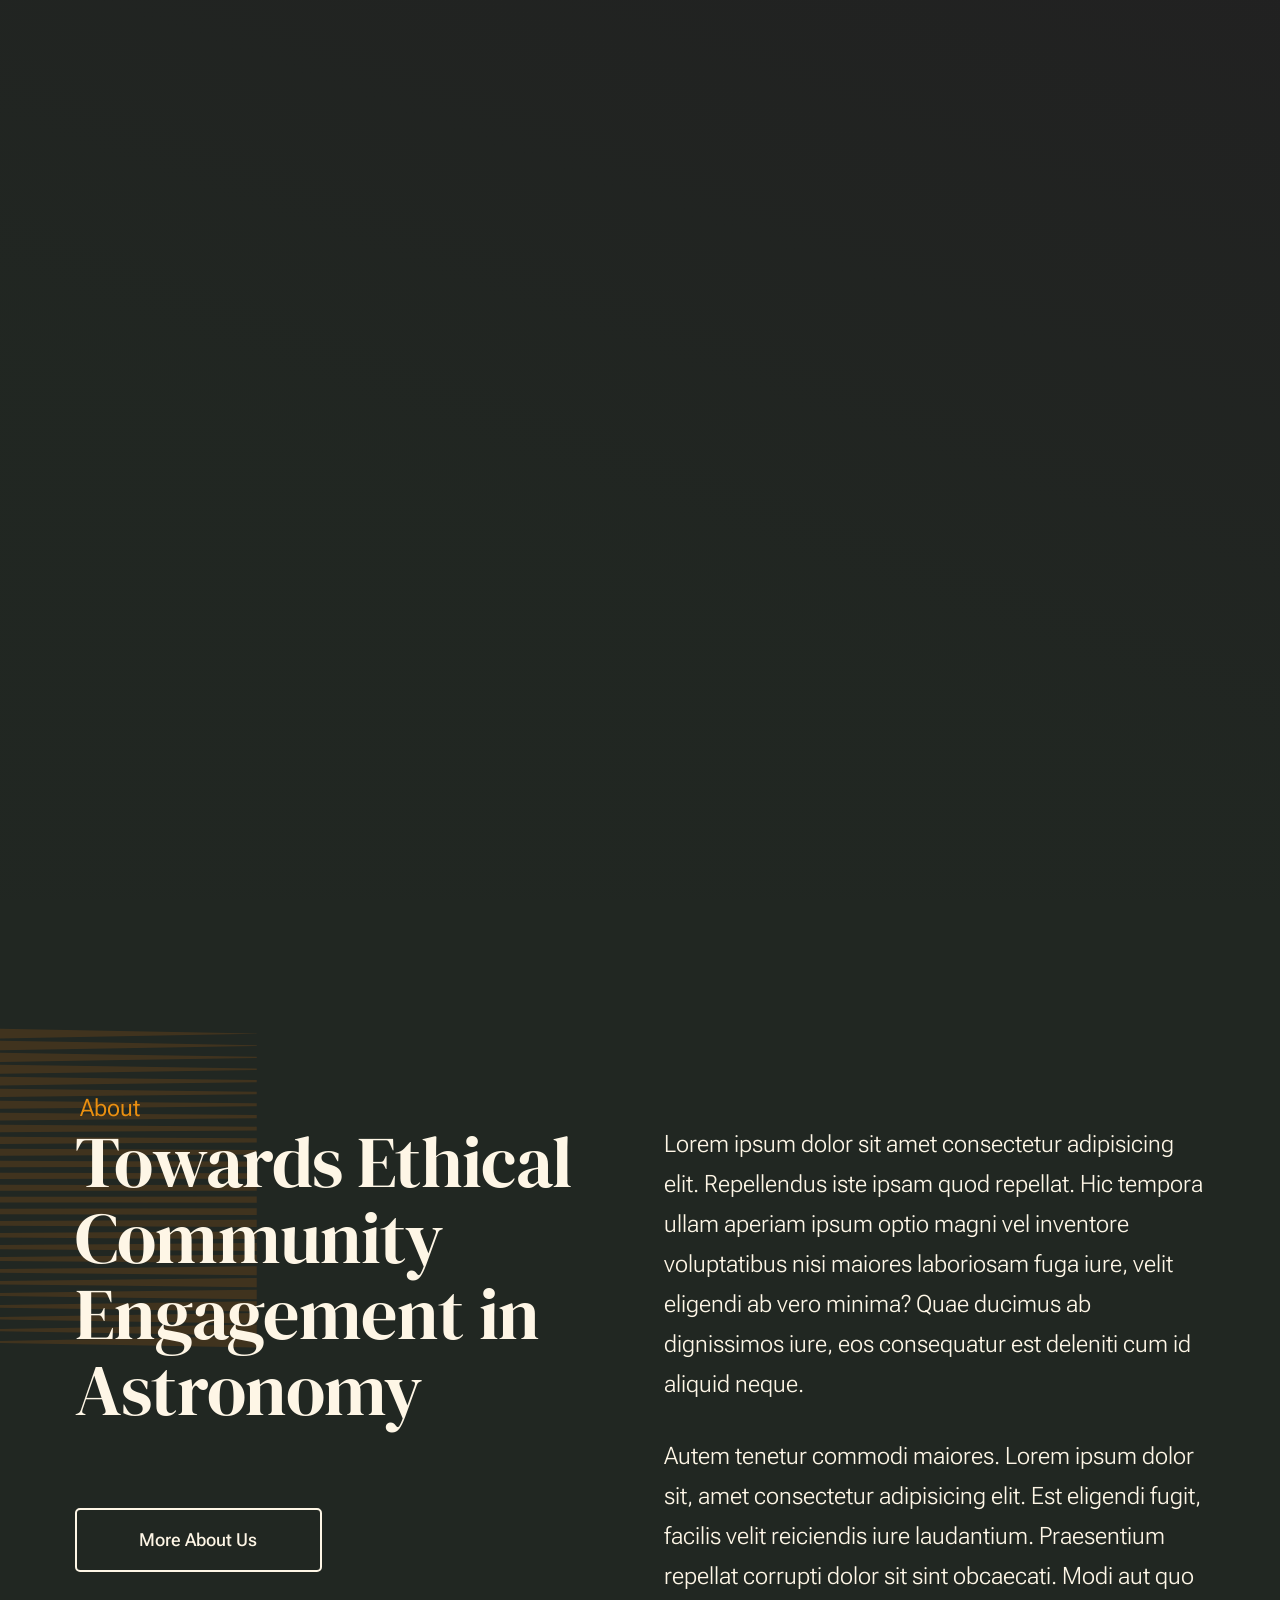
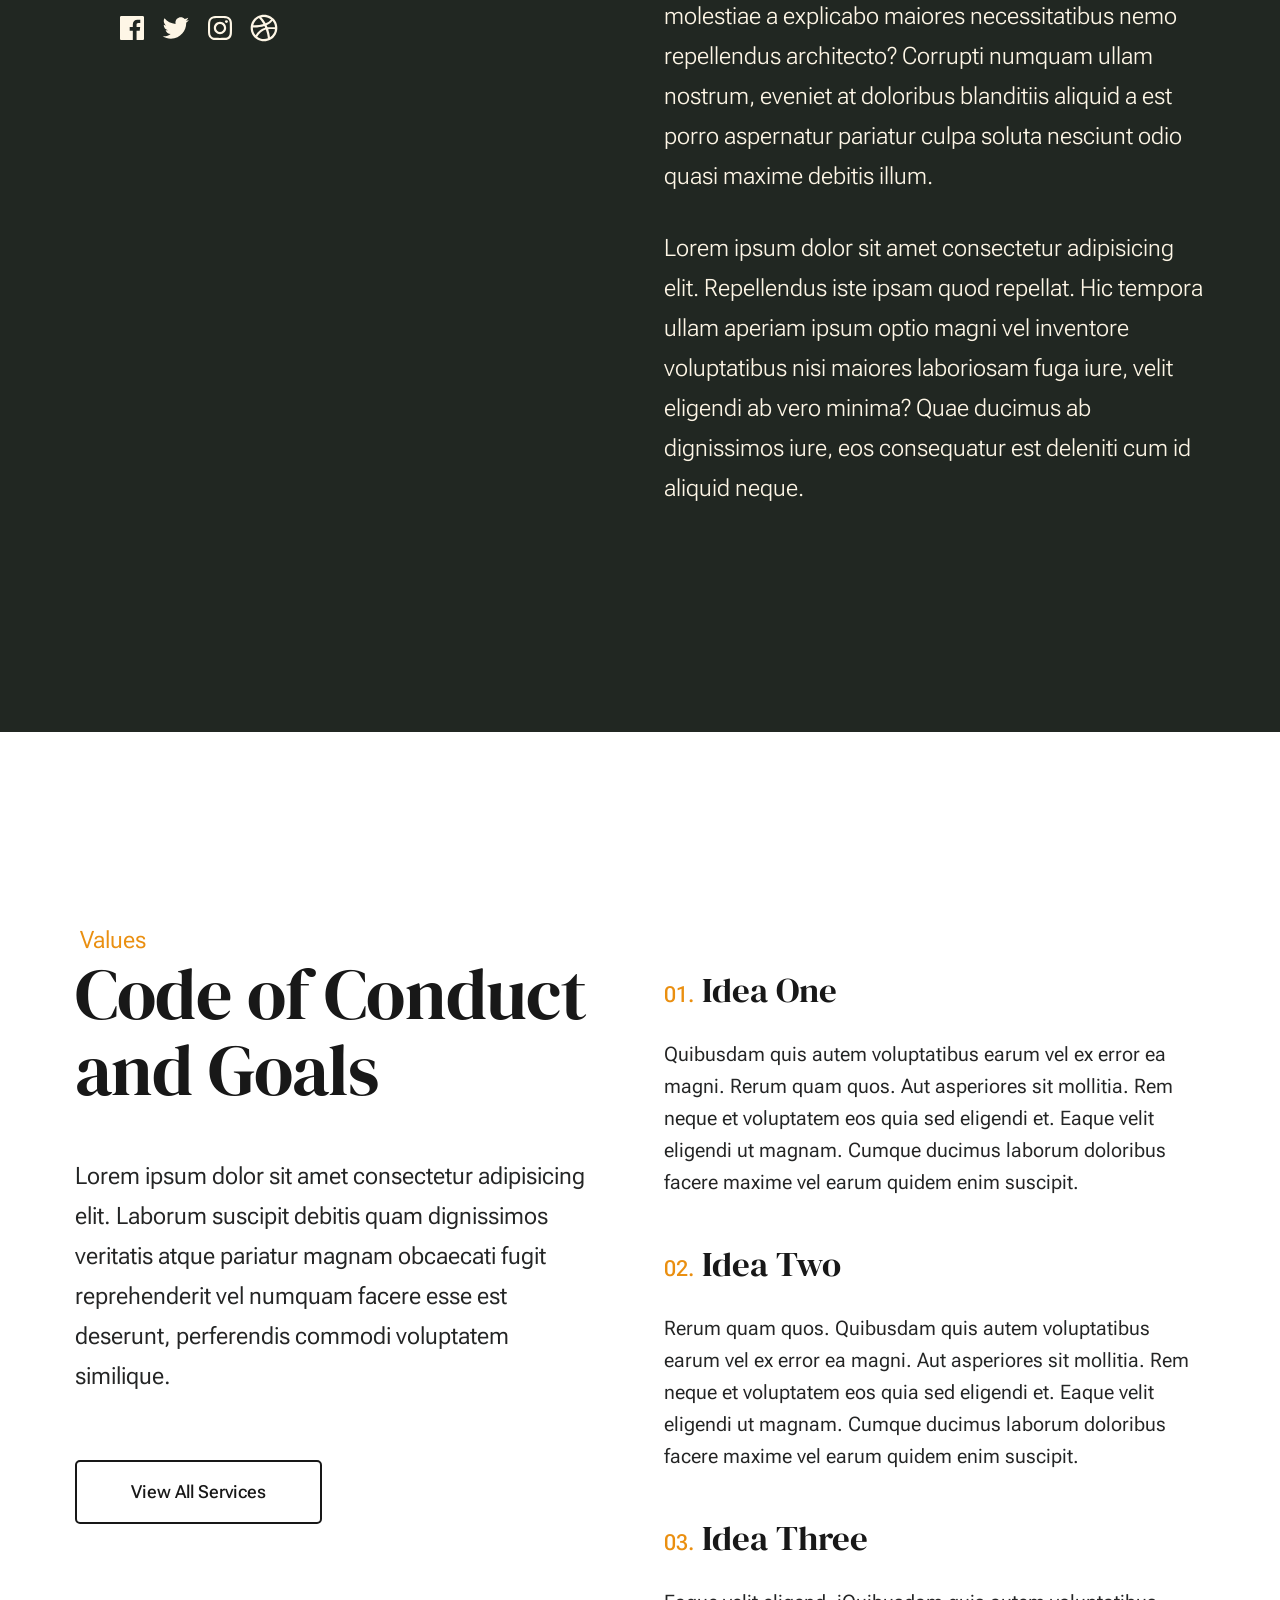
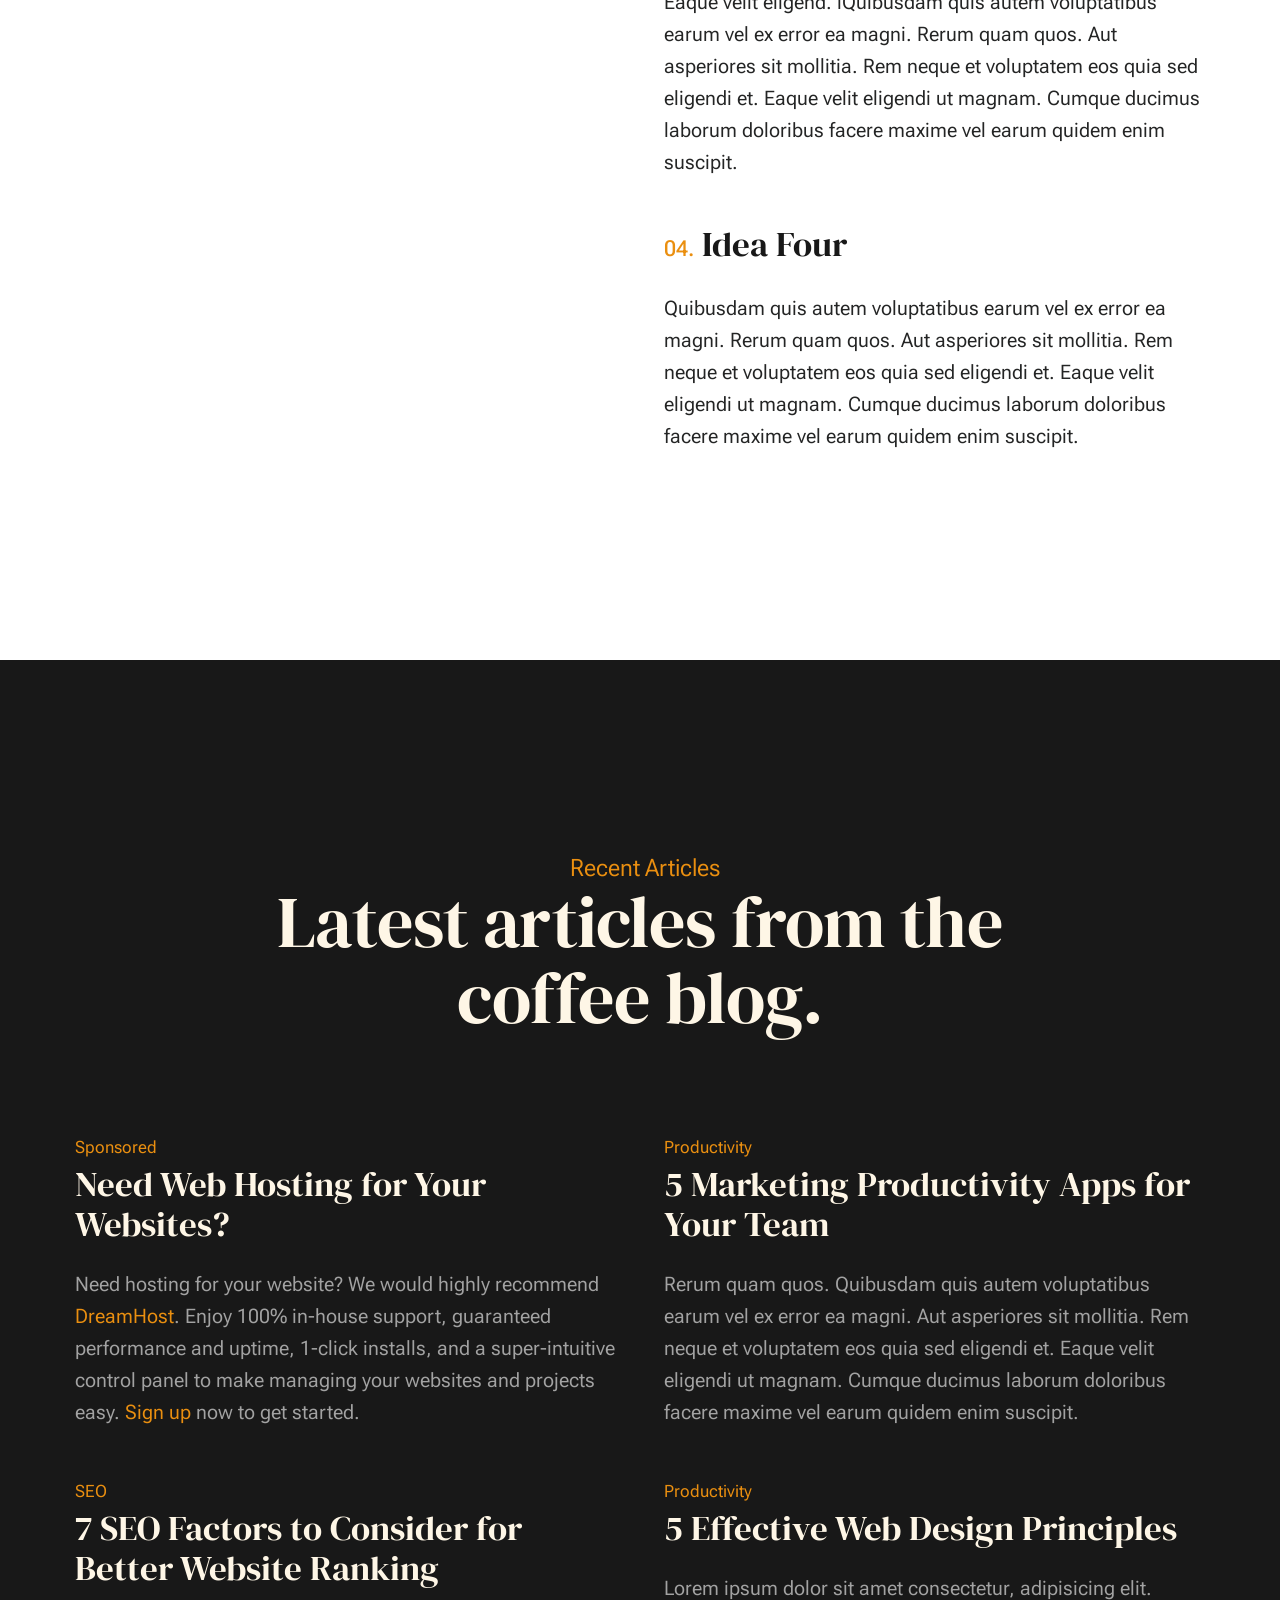
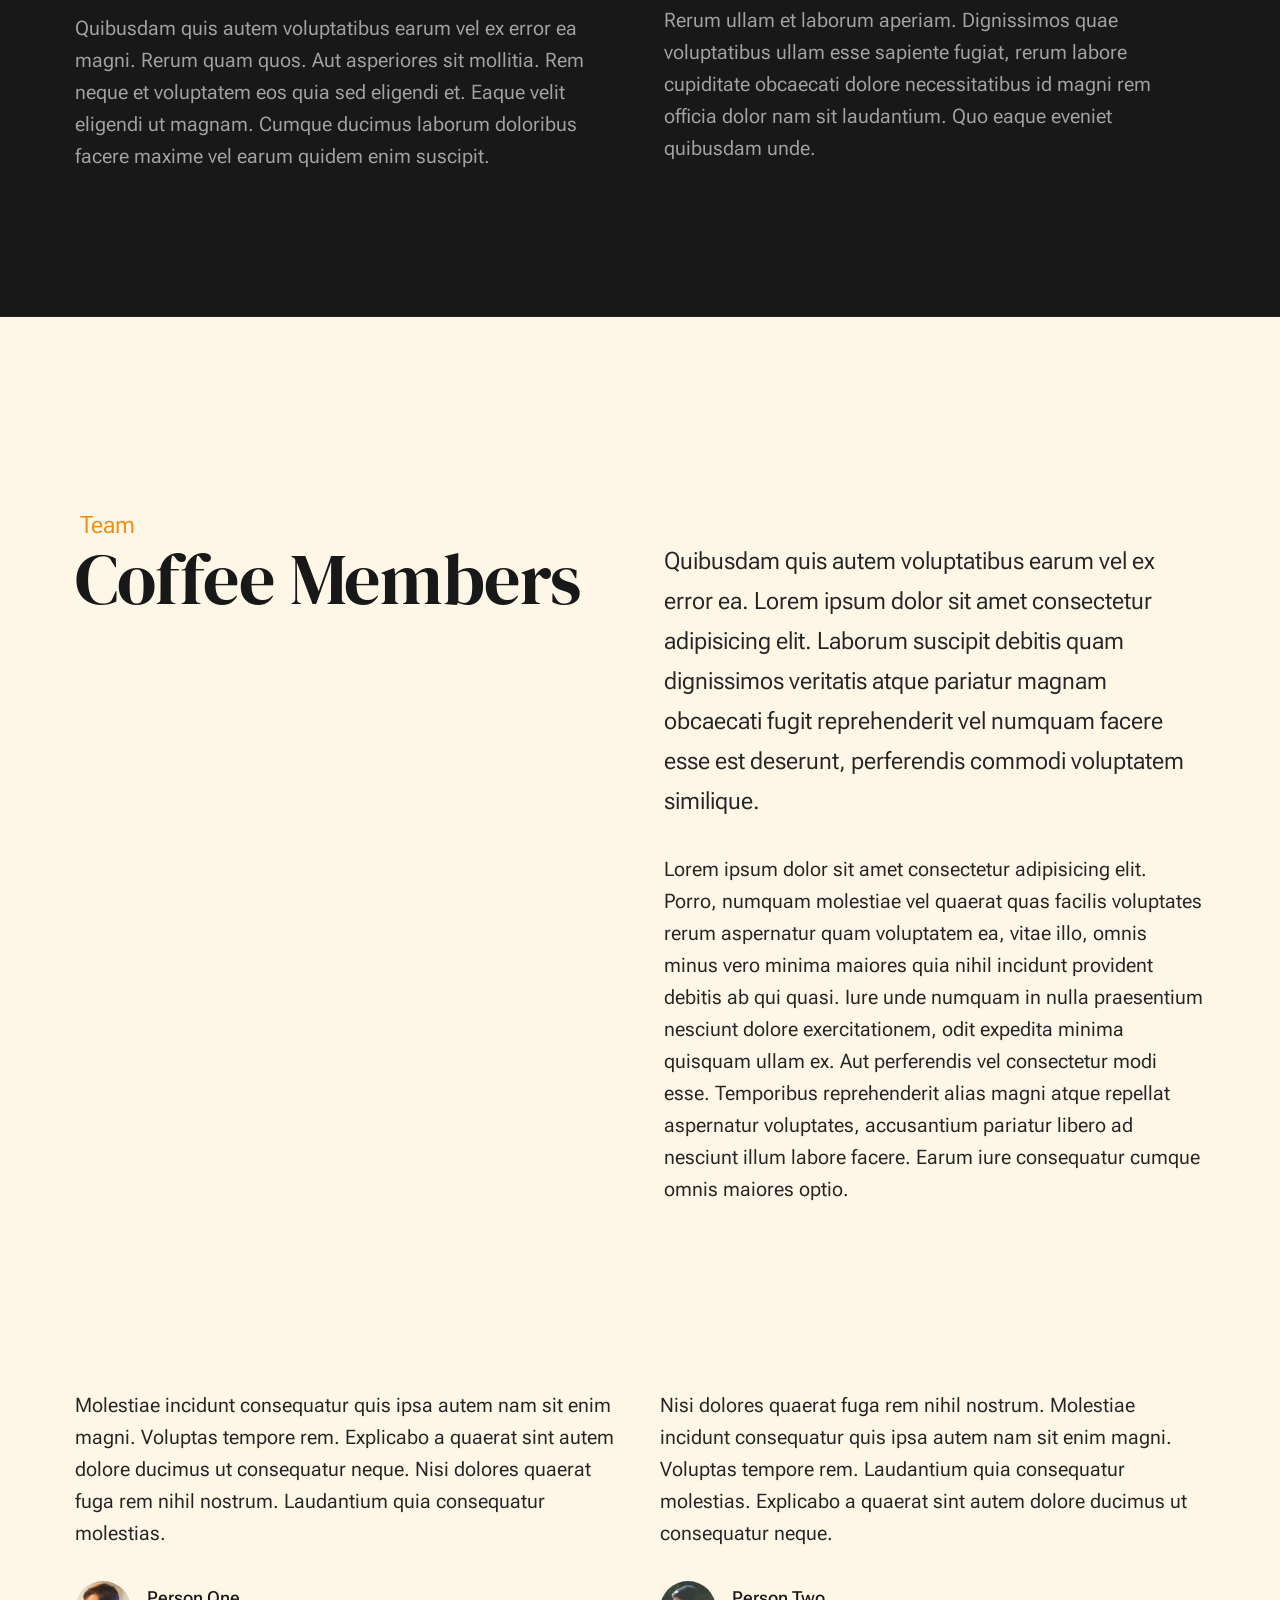
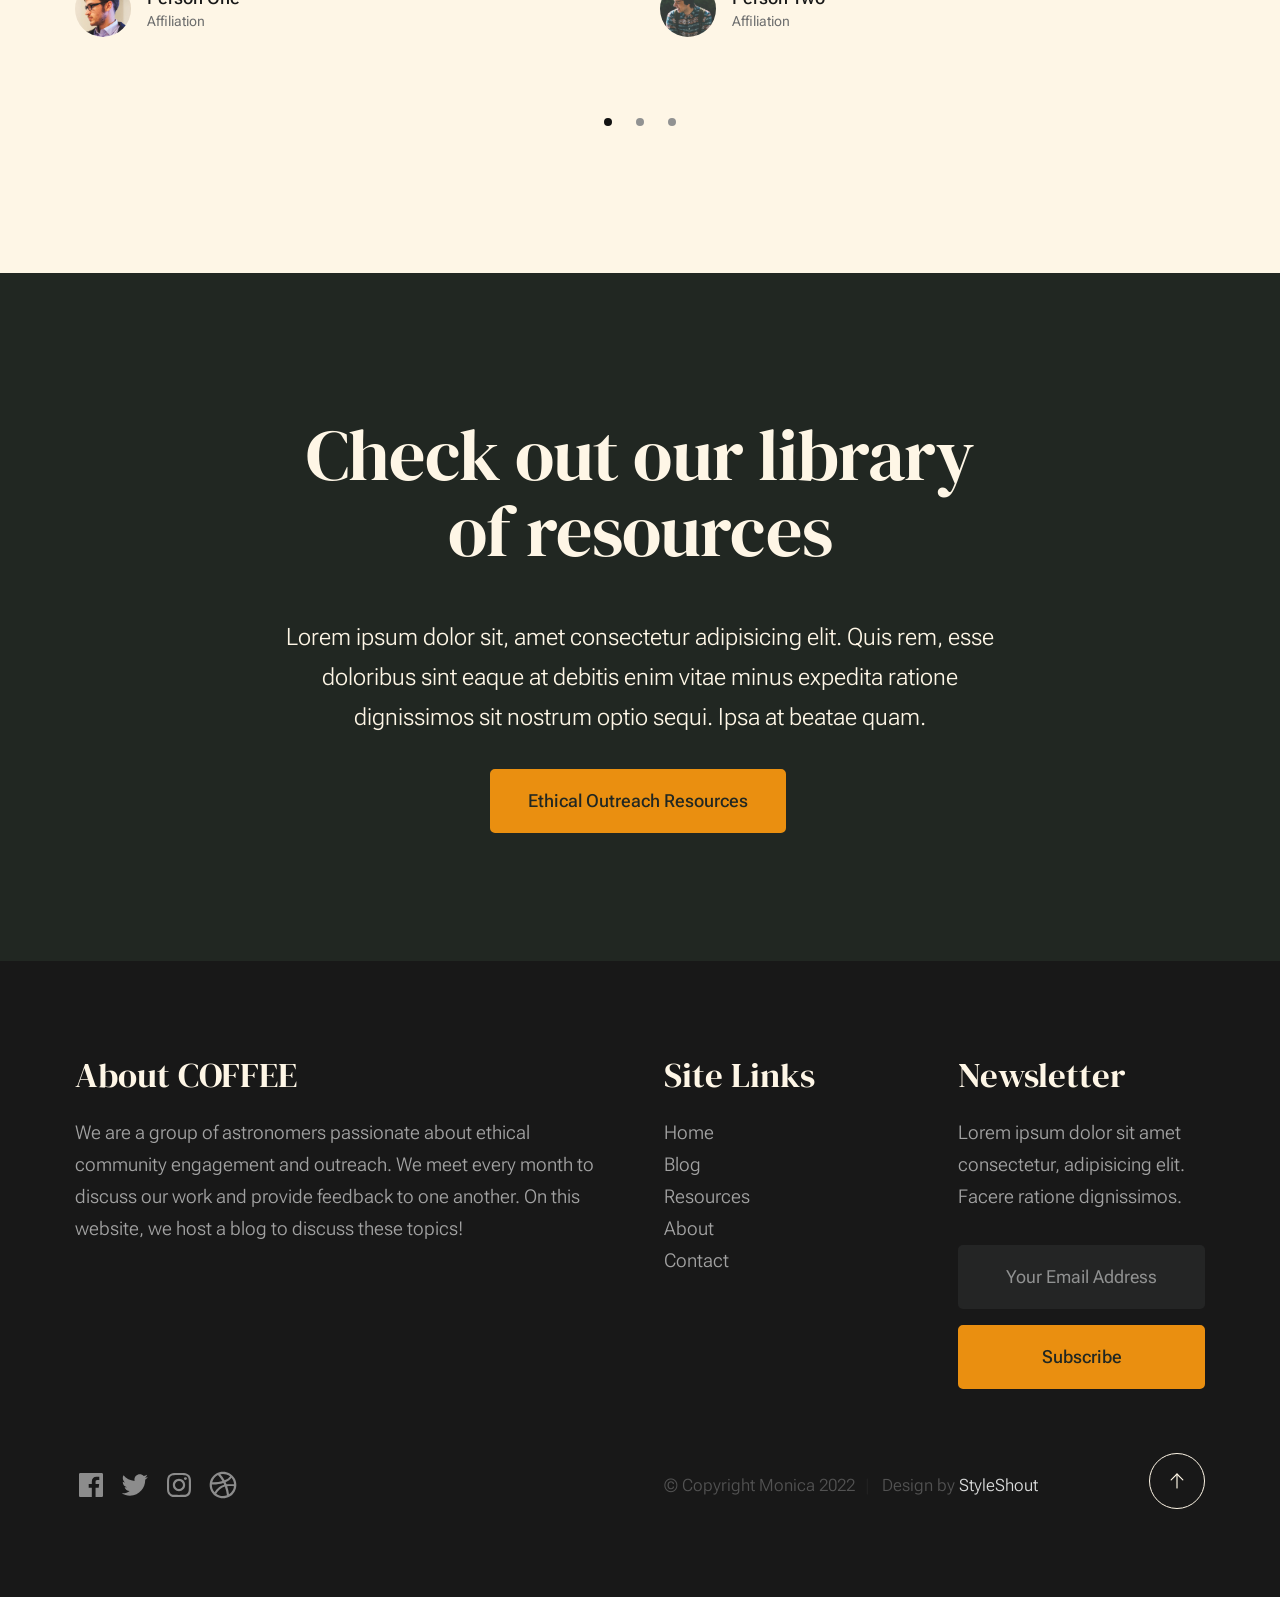
==== commit 604e9690: "Headers and footers" ====
--- a/index.html
+++ b/index.html
@@ -515,21 +515,20 @@
                 <div class="column xl-6 lg-6 md-12 s-footer__block s-footer__about">                    
                     <h3>About COFFEE</h3>
                     <p>
-                    Lorem ipsum dolor sit amet consectetur adipisicing elit. Voluptas illum quasi facere libero, 
-                    fugiat laboriosam possimus reprehenderit eveniet vero voluptatum fugit ad quis veritatis suscipit beatae 
-                    incidunt perferendis tempore earum hic repellendus quisquam recusandae ipsa id esse. Nobis, aut deleniti.
-                    Lorem ipsum dolor sit amet consectetur, adipisicing elit. Facere ratione dignissimos.
+                        We are a group of astronomers passionate about ethical community engagement and outreach.
+                        We meet every month to discuss our work and provide feedback to one another. 
+                        On this website, we host a blog to discuss these topics! 
                     </p>               
                 </div>                
                 <div class="column xl-3 lg-6 md-12 s-footer__block s-footer__site-links">
                     <h3>Site Links</h3>
                     <ul class="link-list">
                         <li><a href="index.html">Home</a></li>
-                        <li><a href="services.html">Services</a></li>
-                        <li><a href="blog.html">Journal</a></li>
+                        <li><a href="blog.html">Blog</a></li>
+                        <li><a href="services.html">Resources</a></li>
                         <li><a href="about.html">About</a></li>
                         <li><a href="contact.html">Contact</a></li>
-                        <li><a href="https://www.dreamhost.com/r.cgi?287326">DreamHost</a></li>
+                        <!-- <li><a href="https://www.dreamhost.com/r.cgi?287326">DreamHost</a></li> -->
                     </ul>
                 </div>
                 <div class="column xl-3 lg-6 md-12 tab-12 s-footer__block s-footer__newsletter">
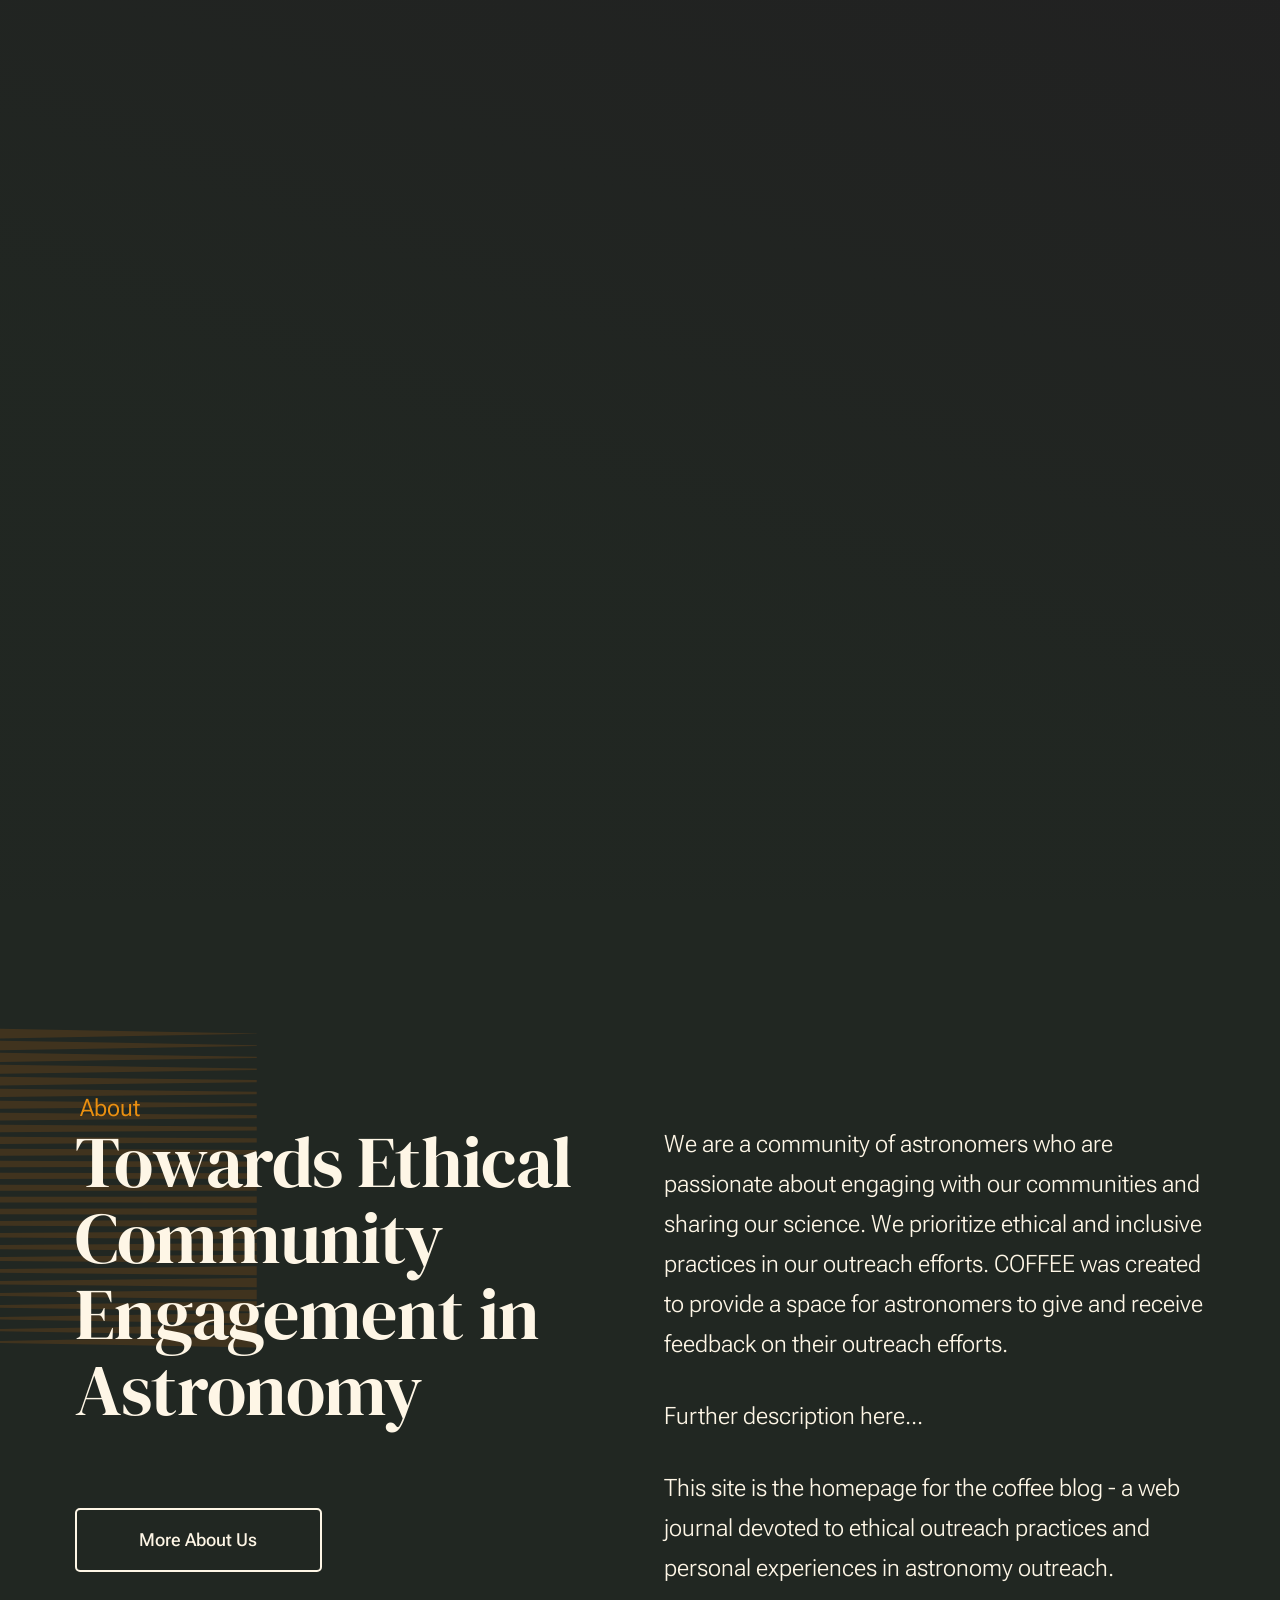
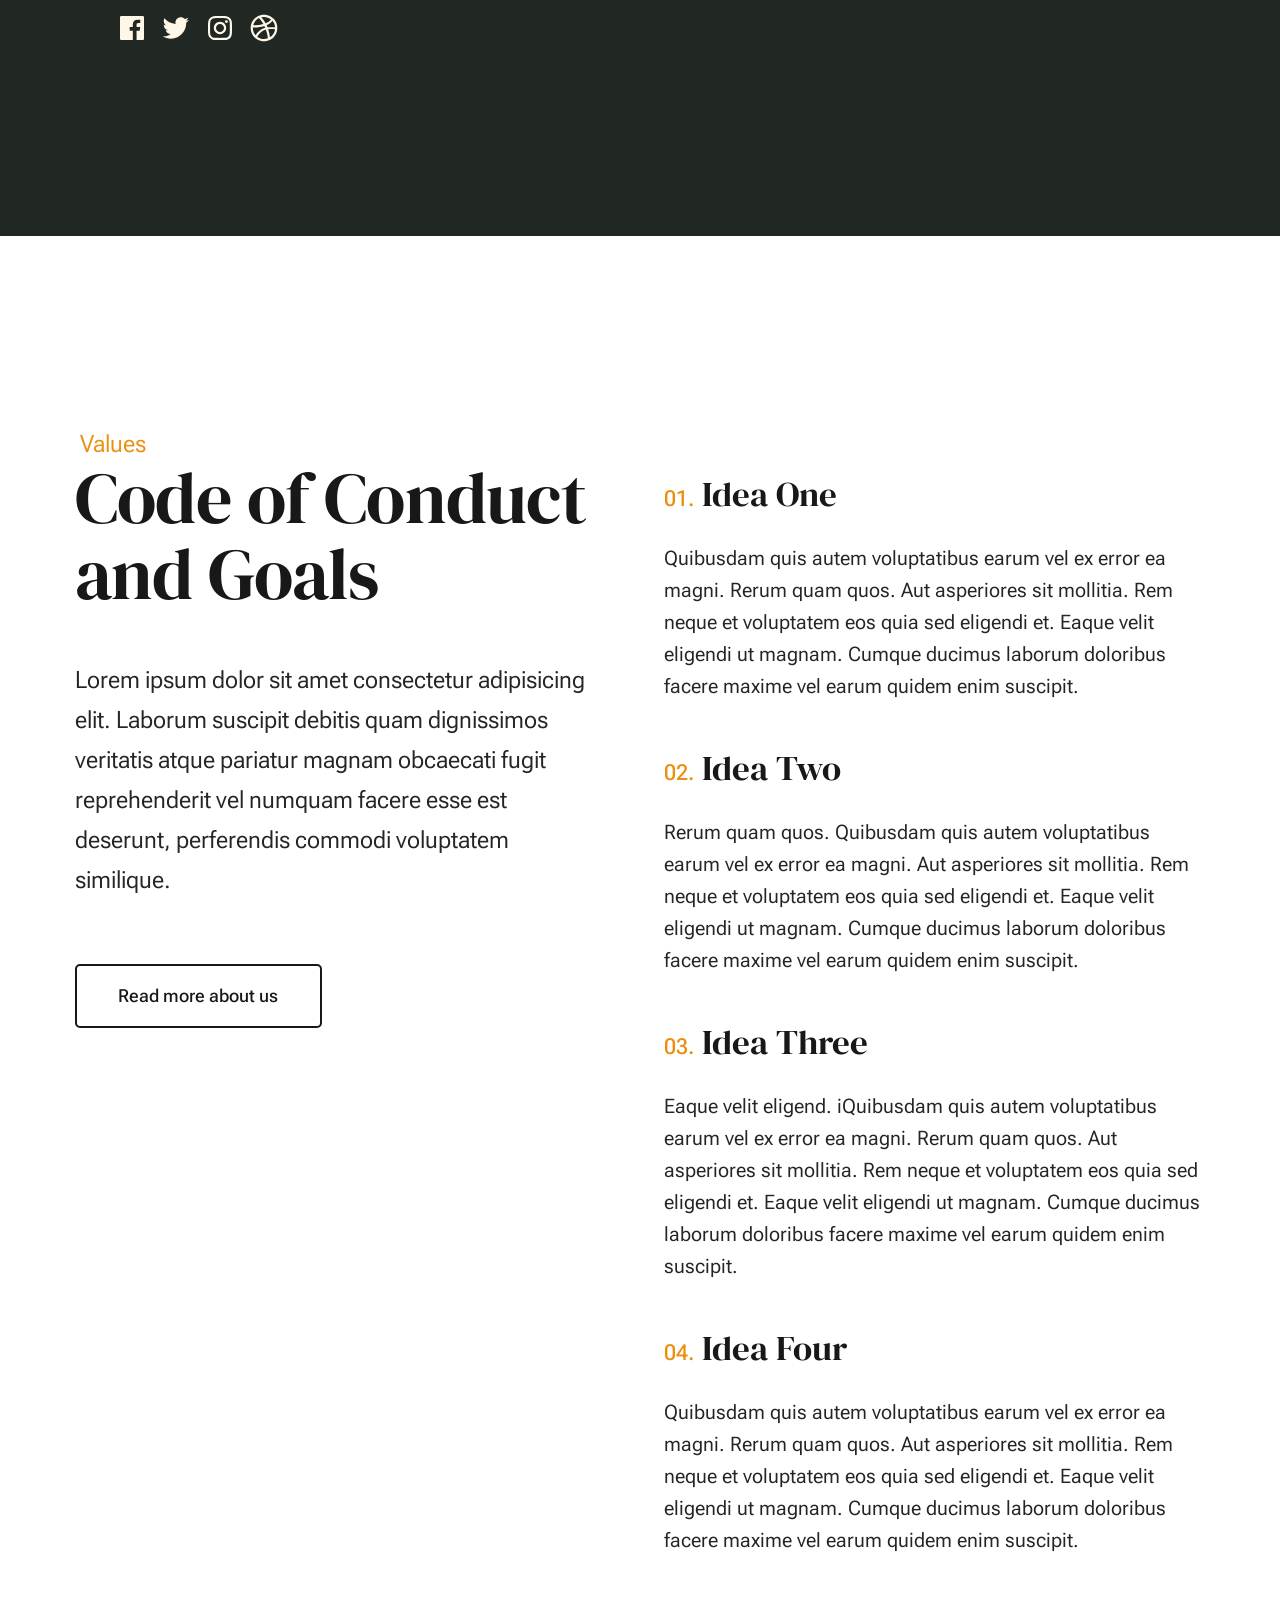
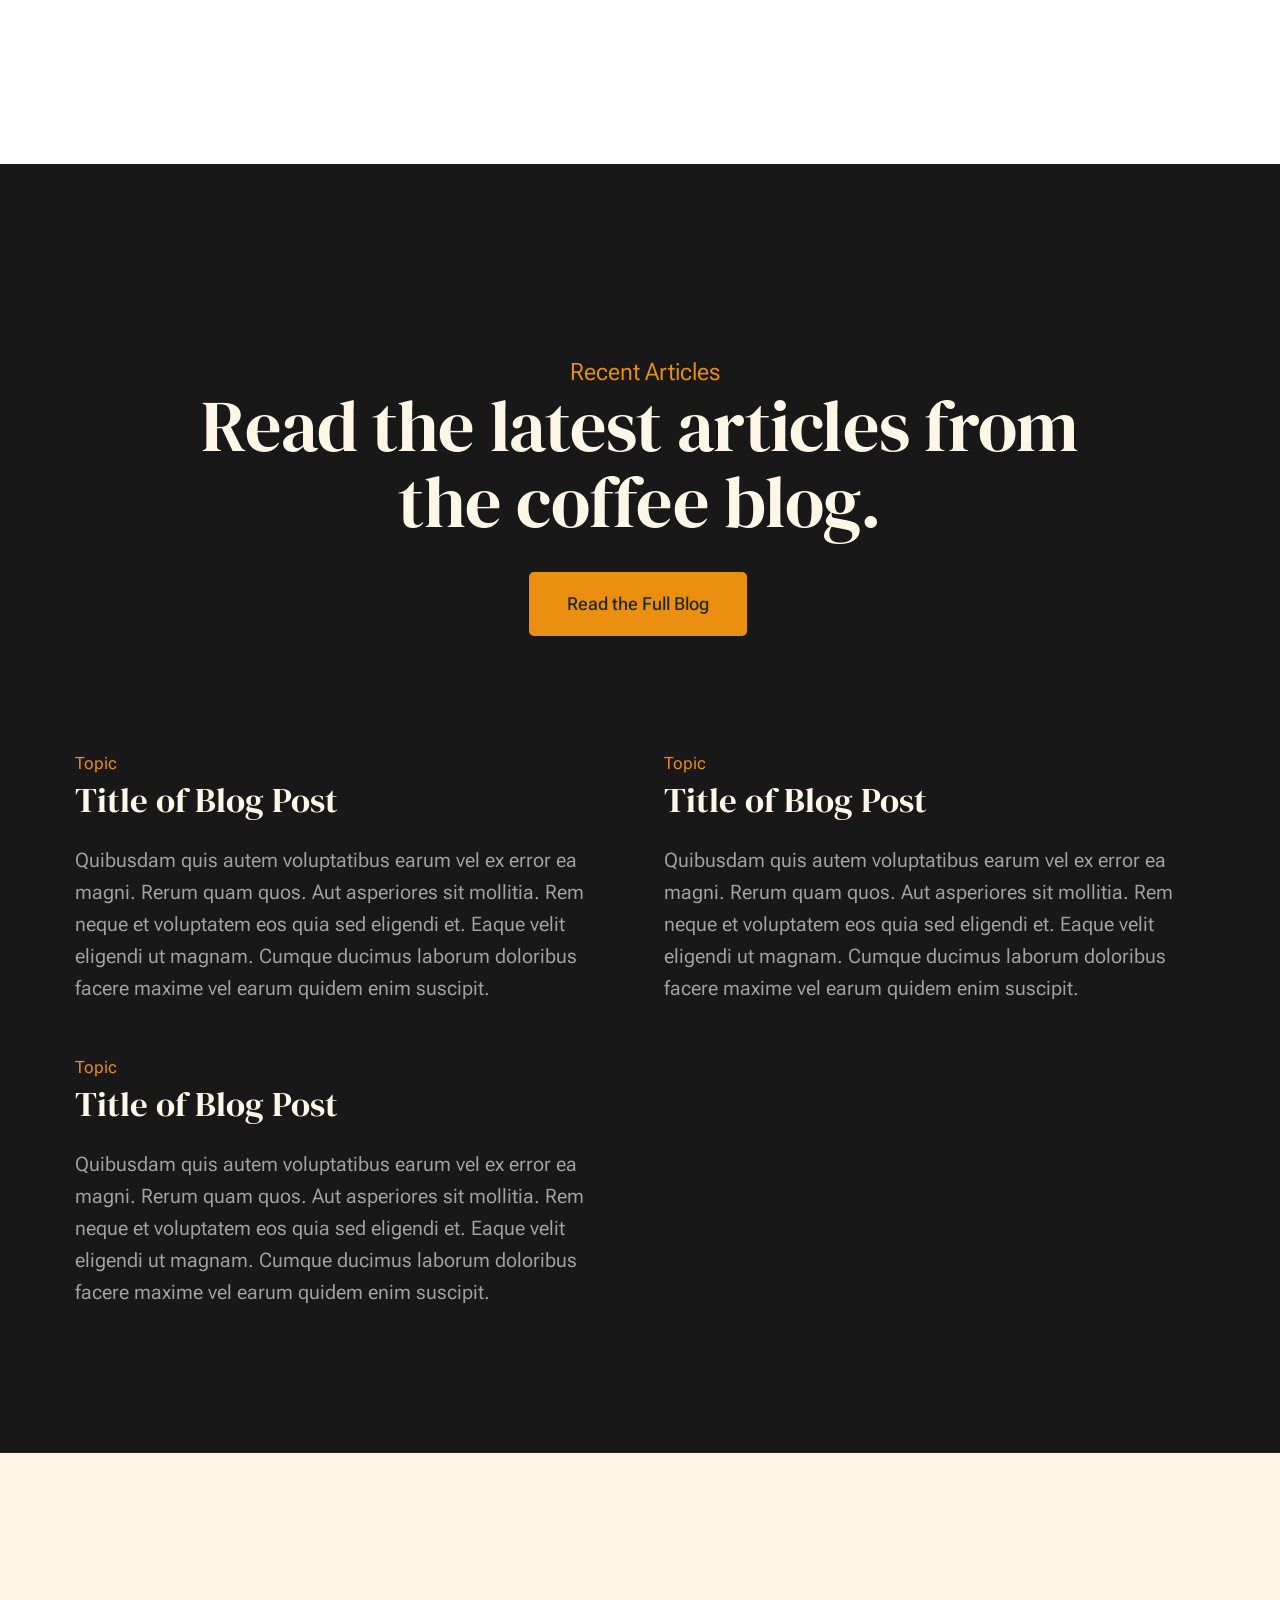
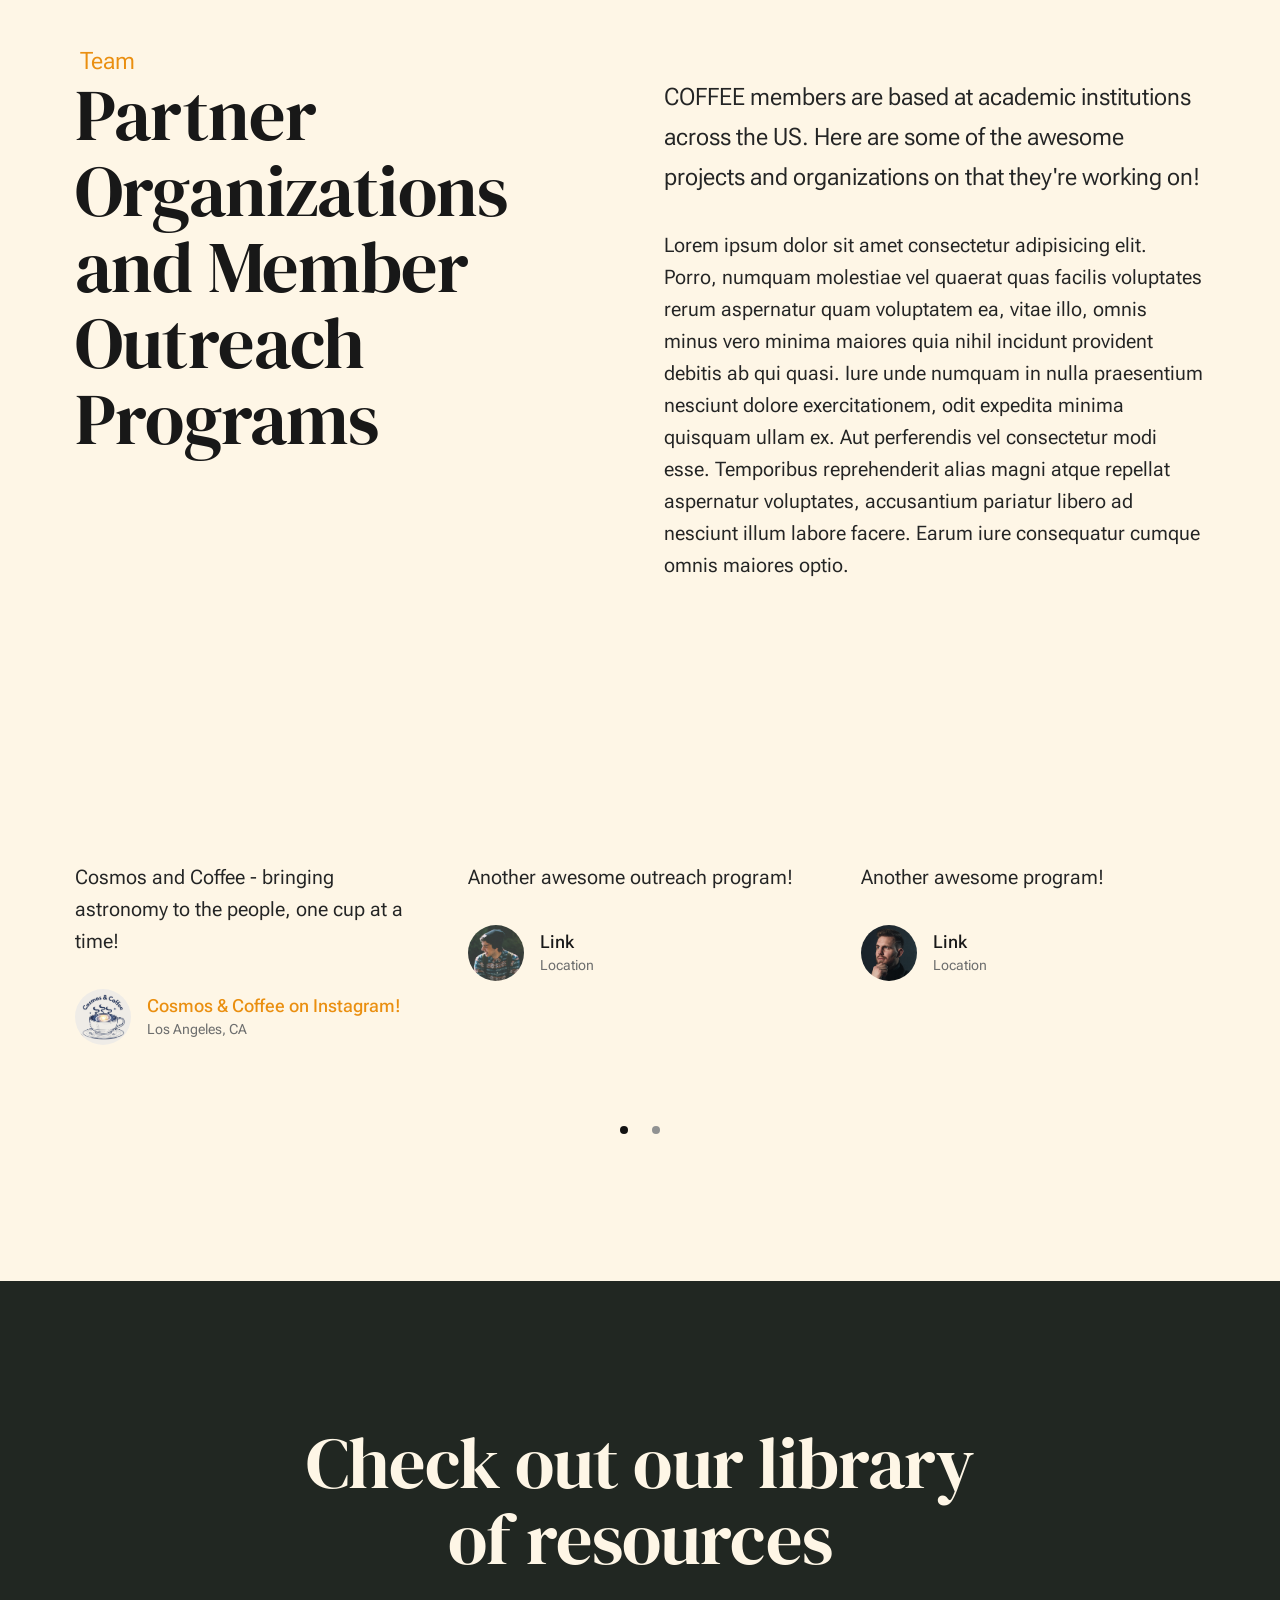
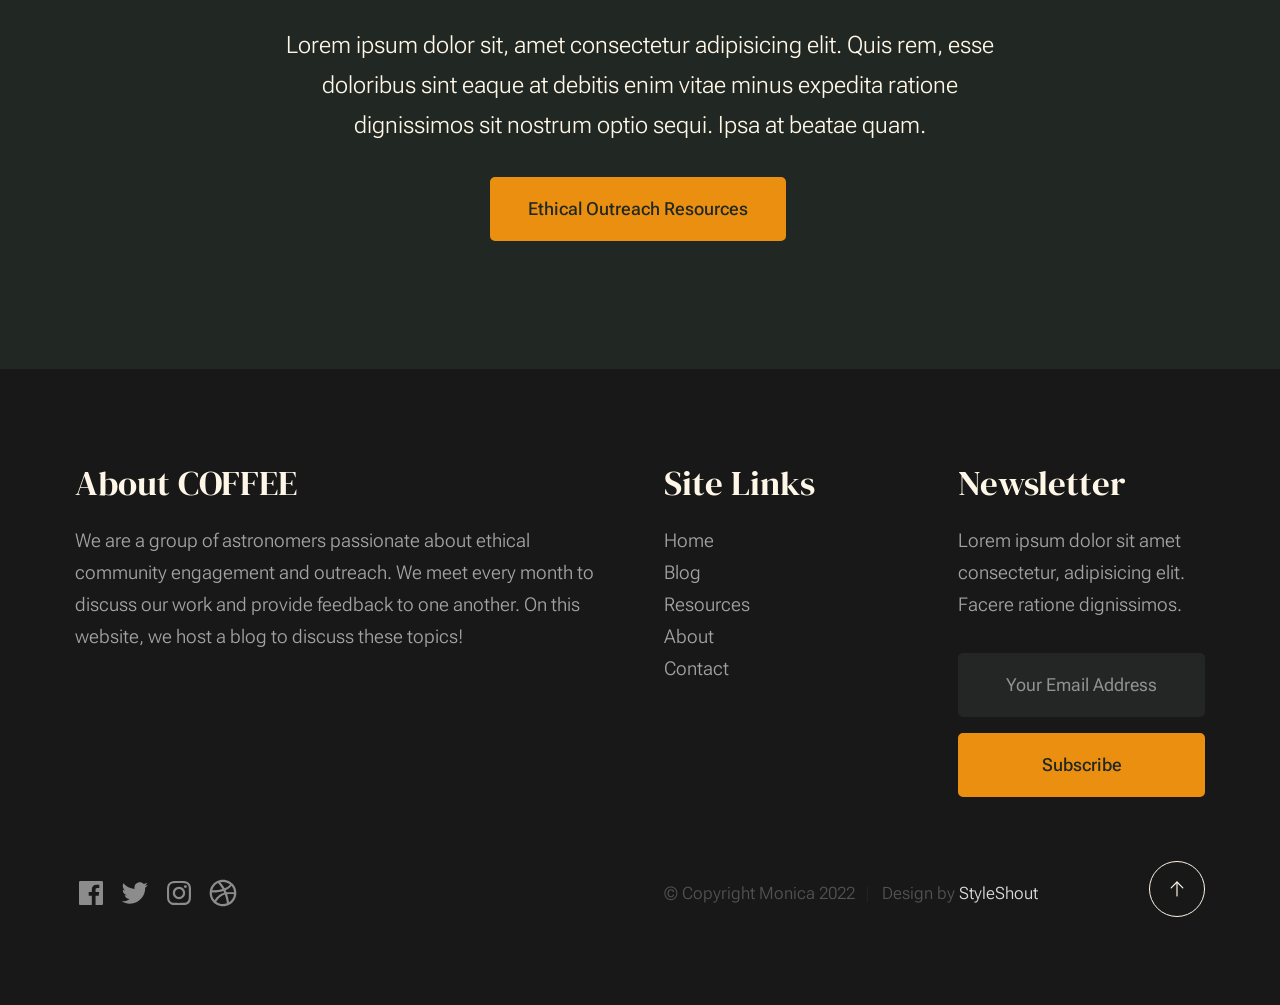
==== commit c44bfc4b: "Updated the default html" ====
--- a/index.html
+++ b/index.html
@@ -149,27 +149,17 @@
 
                         <div class="s-about__content-main grid-section-split__primary">
                             <p class="attention-getter">
-                            Lorem ipsum dolor sit amet consectetur adipisicing elit. 
-                            Repellendus iste ipsam quod repellat. Hic tempora ullam aperiam 
-                            ipsum optio magni vel inventore voluptatibus nisi maiores laboriosam 
-                            fuga iure, velit eligendi ab vero minima? Quae ducimus ab dignissimos 
-                            iure, eos consequatur est deleniti cum id aliquid neque.
+                            We are a community of astronomers who are passionate about engaging with our communities and sharing our science. 
+                            We prioritize ethical and inclusive practices in our outreach efforts. 
+                            COFFEE was created to provide a space for astronomers to give and receive feedback on their outreach efforts. 
                             </p>
 
                             <p class="attention-getter">
-                            Autem tenetur commodi maiores. Lorem ipsum dolor sit, amet consectetur adipisicing elit.  
-                            Est eligendi fugit, facilis velit reiciendis iure laudantium. Praesentium repellat 
-                            corrupti dolor sit sint obcaecati. Modi aut quo molestiae a explicabo maiores necessitatibus 
-                            nemo repellendus architecto? Corrupti numquam ullam nostrum, eveniet at doloribus blanditiis 
-                            aliquid a est porro aspernatur pariatur culpa soluta nesciunt odio quasi maxime debitis illum.
+                            Further description here...
                             </p>
 
                             <p class="attention-getter">
-                            Lorem ipsum dolor sit amet consectetur adipisicing elit. 
-                            Repellendus iste ipsam quod repellat. Hic tempora ullam aperiam 
-                            ipsum optio magni vel inventore voluptatibus nisi maiores laboriosam 
-                            fuga iure, velit eligendi ab vero minima? Quae ducimus ab dignissimos 
-                            iure, eos consequatur est deleniti cum id aliquid neque.
+                            This site is the homepage for the coffee blog - a web journal devoted to ethical outreach practices and personal experiences in astronomy outreach. 
                             </p>
                         </div> <!-- end s-about__content-main -->
 
@@ -282,16 +272,15 @@
                             </div> <!-- grid-list-items -->
                         </div> <!-- end s-expertise__content-main -->
 
-                        <div class="s-expertise__content-btn grid-section-split__bottom">
-                            <a href="services.html" class="btn btn--stroke u-fullwidth">View All Services</a>
+                        <div class="s-journal__content-btn grid-section-split__bottom">
+                            <a href="about.html" class="btn btn--stroke u-fullwidth">Read more about us</a>
                         </div> <!-- end s-about__content-btn -->
 
                     </div> <!-- end grid-block-->
                 </div> <!-- end s-expertise__content -->
 
             </section> <!-- end s-expertise -->
-
-
+    
         <!-- # journal
         ================================================== -->
         <section id="journal" class="s-journal">
@@ -302,8 +291,11 @@
                     <div class="grid-full section-header text-center">
                         <div class="text-pretitle">Recent Articles</div>                           
                         <h2 class="text-display-title">
-                        Latest articles from the coffee blog.
+                        Read the latest articles from the coffee blog.
                         </h2>  
+                        <br>
+                        <a href="blog.html" class="btn btn--primary">Read the Full Blog</a>
+
                     </div> <!-- end section-header --> 
 
                     <div class="grid-full s-journal__content-main grid-list-items">
@@ -311,39 +303,9 @@
                         <div class="grid-list-items__item blog-card">
                             <div class="blog-card__header">
                                 <div class="blog-card__cat-links">
-                                    <a href="https://www.dreamhost.com/r.cgi?287326">Sponsored</a>
+                                    <a href="blog.html">Topic</a>
                                 </div>
-                                <h3 class="blog-card__title"><a href="https://www.dreamhost.com/r.cgi?287326">Need Web Hosting for Your Websites?</a></h3>
-                            </div>
-                            <div class="blog-card__text">
-                                <p>
-                                Need hosting for your website? We would highly recommend <a href="https://www.dreamhost.com/r.cgi?287326">DreamHost</a>.
-                                Enjoy 100% in-house support, guaranteed performance and uptime, 1-click installs, and a super-intuitive control 
-                                panel to make managing your websites and projects easy. <a href="https://www.dreamhost.com/r.cgi?287326">Sign up</a> now to get started.
-                                </p>
-                            </div>
-                        </div> <!-- end blog-card -->
-                        <div class="grid-list-items__item blog-card">
-                            <div class="blog-card__header">
-                                <div class="blog-card__cat-links">
-                                    <a href="blog.html">Productivity</a>
-                                </div>
-                                <h3 class="blog-card__title"><a href="single.html">5 Marketing Productivity Apps for Your Team</a></h3>
-                            </div>
-                            <div class="blog-card__text">
-                                <p>
-                                Rerum quam quos. Quibusdam quis autem voluptatibus earum vel ex error ea magni. Aut asperiores 
-                                sit mollitia. Rem neque et voluptatem eos quia sed eligendi et. Eaque velit eligendi ut 
-                                magnam. Cumque ducimus laborum doloribus facere maxime vel earum quidem enim suscipit.
-                                </p>
-                            </div>
-                        </div> <!-- end blog-card -->
-                        <div class="grid-list-items__item blog-card">
-                            <div class="blog-card__header">
-                                <div class="blog-card__cat-links">
-                                    <a href="blog.html">SEO</a>
-                                </div>
-                                <h3 class="blog-card__title"><a href="single.html">7 SEO Factors to Consider for Better Website Ranking</a></h3>
+                                <h3 class="blog-card__title"><a href="single.html">Title of Blog Post</a></h3>
                             </div>
                             <div class="blog-card__text">
                                 <p>
@@ -352,26 +314,45 @@
                                 magnam. Cumque ducimus laborum doloribus facere maxime vel earum quidem enim suscipit.
                                 </p>
                             </div>
-                        </div> <!-- end blog card -->
-                        <div class="grid-list-items__item blog-card">
-                            <div class="blog-card__header">
-                                <div class="blog-card__cat-links">
-                                    <a href="blog.html">Productivity</a>
-                                </div>
-                                <h3 class="blog-card__title"><a href="single.html">5 Effective Web Design Principles</a></h3>
-                            </div>
-                            <div class="blog-card__text">
-                                <p>
-                                Lorem ipsum dolor sit amet consectetur, adipisicing elit. Rerum ullam et laborum aperiam. 
-                                Dignissimos quae voluptatibus ullam esse sapiente fugiat, rerum labore cupiditate obcaecati 
-                                dolore necessitatibus id magni rem officia dolor nam sit laudantium. Quo eaque eveniet quibusdam unde. 
-                                </p>
-                            </div>
                         </div> <!-- end blog-card -->
 
+                                    <div class="grid-list-items__item blog-card">
+                                        <div class="blog-card__header">
+                                            <div class="blog-card__cat-links">
+                                                <a href="blog.html">Topic</a>
+                                            </div>
+                                            <h3 class="blog-card__title"><a href="single.html">Title of Blog Post</a></h3>
+                                        </div>
+                                        <div class="blog-card__text">
+                                            <p>
+                                            Quibusdam quis autem voluptatibus earum vel ex error ea magni. Rerum quam quos. Aut asperiores 
+                                            sit mollitia. Rem neque et voluptatem eos quia sed eligendi et. Eaque velit eligendi ut 
+                                            magnam. Cumque ducimus laborum doloribus facere maxime vel earum quidem enim suscipit.
+                                            </p>
+                                        </div>
+                                    </div> <!-- end blog-card -->
+
+                                    <div class="grid-list-items__item blog-card">
+                                        <div class="blog-card__header">
+                                            <div class="blog-card__cat-links">
+                                                <a href="blog.html">Topic</a>
+                                            </div>
+                                            <h3 class="blog-card__title"><a href="single.html">Title of Blog Post</a></h3>
+                                        </div>
+                                        <div class="blog-card__text">
+                                            <p>
+                                            Quibusdam quis autem voluptatibus earum vel ex error ea magni. Rerum quam quos. Aut asperiores 
+                                            sit mollitia. Rem neque et voluptatem eos quia sed eligendi et. Eaque velit eligendi ut 
+                                            magnam. Cumque ducimus laborum doloribus facere maxime vel earum quidem enim suscipit.
+                                            </p>
+                                        </div>
+                                    </div> <!-- end blog-card -->
+
+
                     </div> <!-- end grid-list-items -->
 
                 </div> <!-- end grid-block-->
+
             </div> <!-- end s-journal__content -->
 
         </section> <!-- end s-journal -->
@@ -386,15 +367,14 @@
                         <div class="section-header grid-section-split__header">
                             <div class="text-pretitle">Team</div>                           
                             <h2 class="text-display-title">
-                            Coffee Members
+                            Partner Organizations and Member Outreach Programs
                             </h2>       
                         </div> <!-- end section-header -->
                     
                         <div class="grid-section-split__primary">
                             <p class="lead">
-                            Quibusdam quis autem voluptatibus earum vel ex error ea. Lorem ipsum dolor sit amet consectetur 
-                            adipisicing elit. Laborum suscipit debitis quam dignissimos veritatis atque pariatur magnam 
-                            obcaecati fugit reprehenderit vel numquam facere esse est deserunt, perferendis commodi voluptatem similique.
+                            COFFEE members are based at academic institutions across the US. 
+                            Here are some of the awesome projects and organizations on that they're working on! 
                             </p>   
 
                             <p>
@@ -413,71 +393,66 @@
                 <div class="row s-clients__content-block width-sixteen-col">
                     <div class="column xl-12 testimonials">
                     
-                        <div class="swiper-container testimonials__slider home-slider">
-
-                            <div class="swiper-wrapper">
-                                <div class="testimonials__slide swiper-slide">
-                                    <p>
-                                    Molestiae incidunt consequatur quis ipsa autem nam sit enim magni. Voluptas tempore rem. 
-                                    Explicabo a quaerat sint autem dolore ducimus ut consequatur neque. Nisi dolores quaerat fuga rem nihil nostrum.
-                                    Laudantium quia consequatur molestias.
-                                    </p>
-                                    <div class="testimonials__author">
-                                        <img src="images/avatars/user-01.jpg" alt="Author image" class="testimonials__avatar">
-                                        <cite class="testimonials__cite">
-                                            <strong>Person One</strong>
-                                            <span>Affiliation</span>
-                                        </cite>
-                                    </div>
-                                </div>
-                                <div class="testimonials__slide swiper-slide">
-                                    <p>
-                                    Nisi dolores quaerat fuga rem nihil nostrum. Molestiae incidunt consequatur quis ipsa autem nam sit enim magni. 
-                                    Voluptas tempore rem. Laudantium quia consequatur molestias.
-                                    Explicabo a quaerat sint autem dolore ducimus ut consequatur neque.
-                                    </p>
-                                    <div class="testimonials__author">
-                                        <img src="images/avatars/user-04.jpg" alt="Author image" class="testimonials__avatar">
-                                        <cite class="testimonials__cite">
-                                            <strong>Person Two</strong>
-                                            <span>Affiliation</span>
-                                        </cite>
-                                    </div>
-                                </div>
-                                <div class="testimonials__slide swiper-slide">
-                                    <p>
-                                    Voluptas tempore rem. Molestiae incidunt consequatur quis ipsa autem nam sit enim magni.  
-                                    Explicabo a quaerat sint autem dolore ducimus ut consequatur neque. 
-                                    Nisi dolores quaerat fuga rem nihil nostrum. Laudantium quia consequatur molestias.
-                                    </p>
-                                    <div class="testimonials__author">
-                                        <img src="images/avatars/user-06.jpg" alt="Author image" class="testimonials__avatar">
-                                        <cite class="testimonials__cite">
-                                            <strong>Person Three</strong>
-                                            <span>Affiliation</span>
-                                        </cite>
-                                    </div>
-                                </div>
-                                <div class="testimonials__slide swiper-slide">
-                                    <p>
-                                    Molestiae incidunt consequatur quis ipsa autem nam sit enim magni. Voluptas tempore rem. 
-                                    Explicabo a quaerat sint autem dolore ducimus ut consequatur neque. Nisi dolores quaerat fuga rem nihil nostrum.
-                                    Laudantium quia consequatur molestias.
-                                    </p>
-                                    <div class="testimonials__author">
-                                        <img src="images/avatars/user-02.jpg" alt="Author image" class="testimonials__avatar">
-                                        <cite class="testimonials__cite">
-                                            <strong>Person Four</strong>
-                                            <span>Affiliation</span>
-                                        </cite>
-                                    </div>
-                                </div> 
-                            </div> <!-- end swiper-wrapper --> 
-
-                            <div class="swiper-pagination"></div>
-
-                        </div> <!--end testimonials__slider -->                    
-                    
+                        <div class="row s-testimonials__content">
+                            <div class="column xl-12 testimonials">
+    
+                                <div class="swiper-container testimonials__slider page-slider">
+    
+                                    <div class="swiper-wrapper">
+                                        <div class="testimonials__slide swiper-slide">
+                                            <p>
+                                            Cosmos and Coffee - bringing astronomy to the people, one cup at a time! 
+                                            </p>
+                                            <div class="testimonials__author">
+                                                <img src="images/IMG_62B1CB5B7D8A-1.jpeg" alt="Author image" class="testimonials__avatar">
+                                                <cite class="testimonials__cite">
+                                                    <strong><a href = "instagram.com/cosmos_and_coffee_">Cosmos &#38; Coffee on Instagram!</a> </strong>
+                                                    <span>Los Angeles, CA</span>
+                                                </cite>
+                                            </div>
+                                        </div>
+                                        <div class="testimonials__slide swiper-slide">
+                                            <p>
+                                            Another awesome outreach program!
+                                            </p>
+                                            <div class="testimonials__author">
+                                                <img src="images/avatars/user-04.jpg" alt="Author image" class="testimonials__avatar">
+                                                <cite class="testimonials__cite">
+                                                    <strong>Link</strong>
+                                                    <span>Location</span>
+                                                </cite>
+                                            </div>
+                                        </div>
+                                        <div class="testimonials__slide swiper-slide">
+                                            <p>
+                                            Another awesome program! 
+                                            </p>
+                                            <div class="testimonials__author">
+                                                <img src="images/avatars/user-06.jpg" alt="Author image" class="testimonials__avatar">
+                                                <cite class="testimonials__cite">
+                                                    <strong>Link</strong>
+                                                    <span>Location</span>
+                                                </cite>
+                                            </div>
+                                        </div>
+                                        <div class="testimonials__slide swiper-slide">
+                                            <p>
+                                            Another program! 
+                                            </p>
+                                            <div class="testimonials__author">
+                                                <img src="images/avatars/user-02.jpg" alt="Author image" class="testimonials__avatar">
+                                                <cite class="testimonials__cite">
+                                                    <strong>Link</strong>
+                                                    <span>Location</span>
+                                                </cite>
+                                            </div>
+                                        </div> 
+                                    </div> <!-- end swiper-wrapper --> 
+    
+                                    <div class="swiper-pagination"></div>
+    
+                                </div> <!--end testimonials__slider --> 
+    
                     </div> <!-- end column -->
                 </div> <!-- end row -->
 
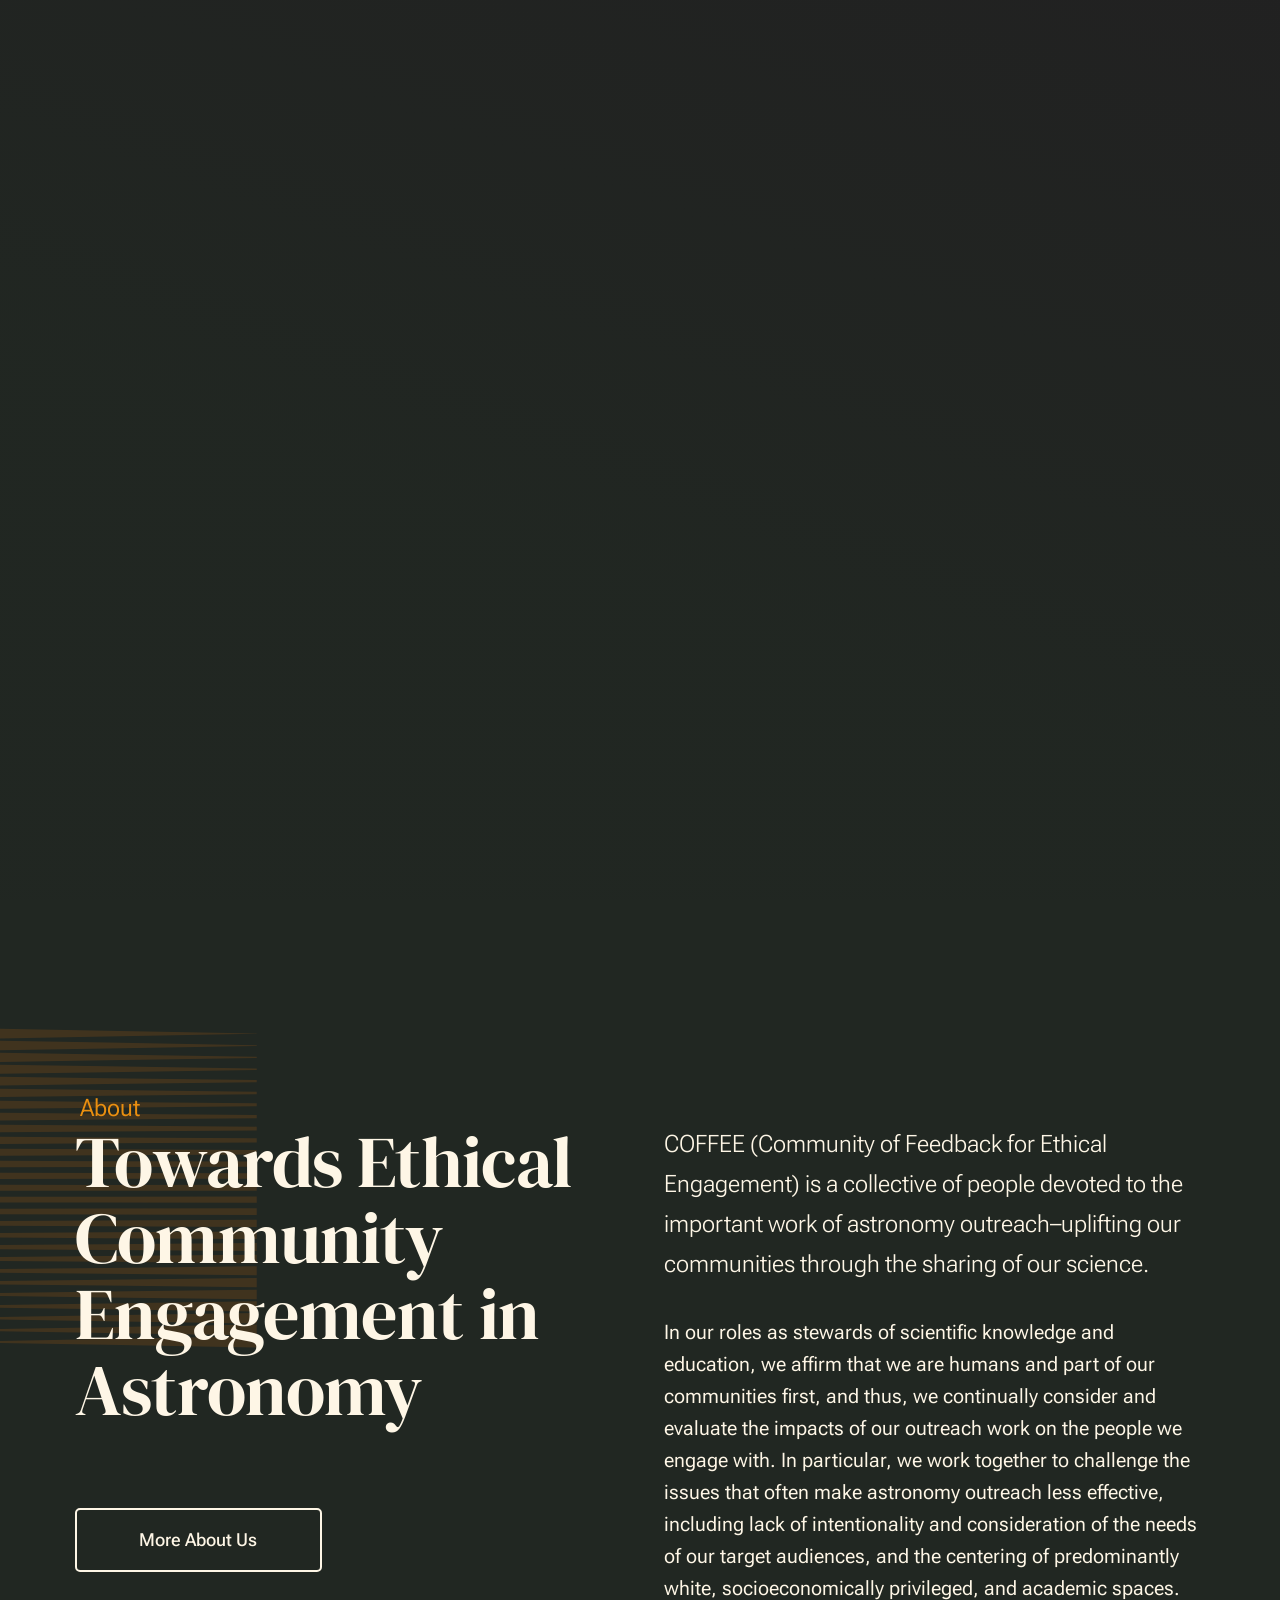
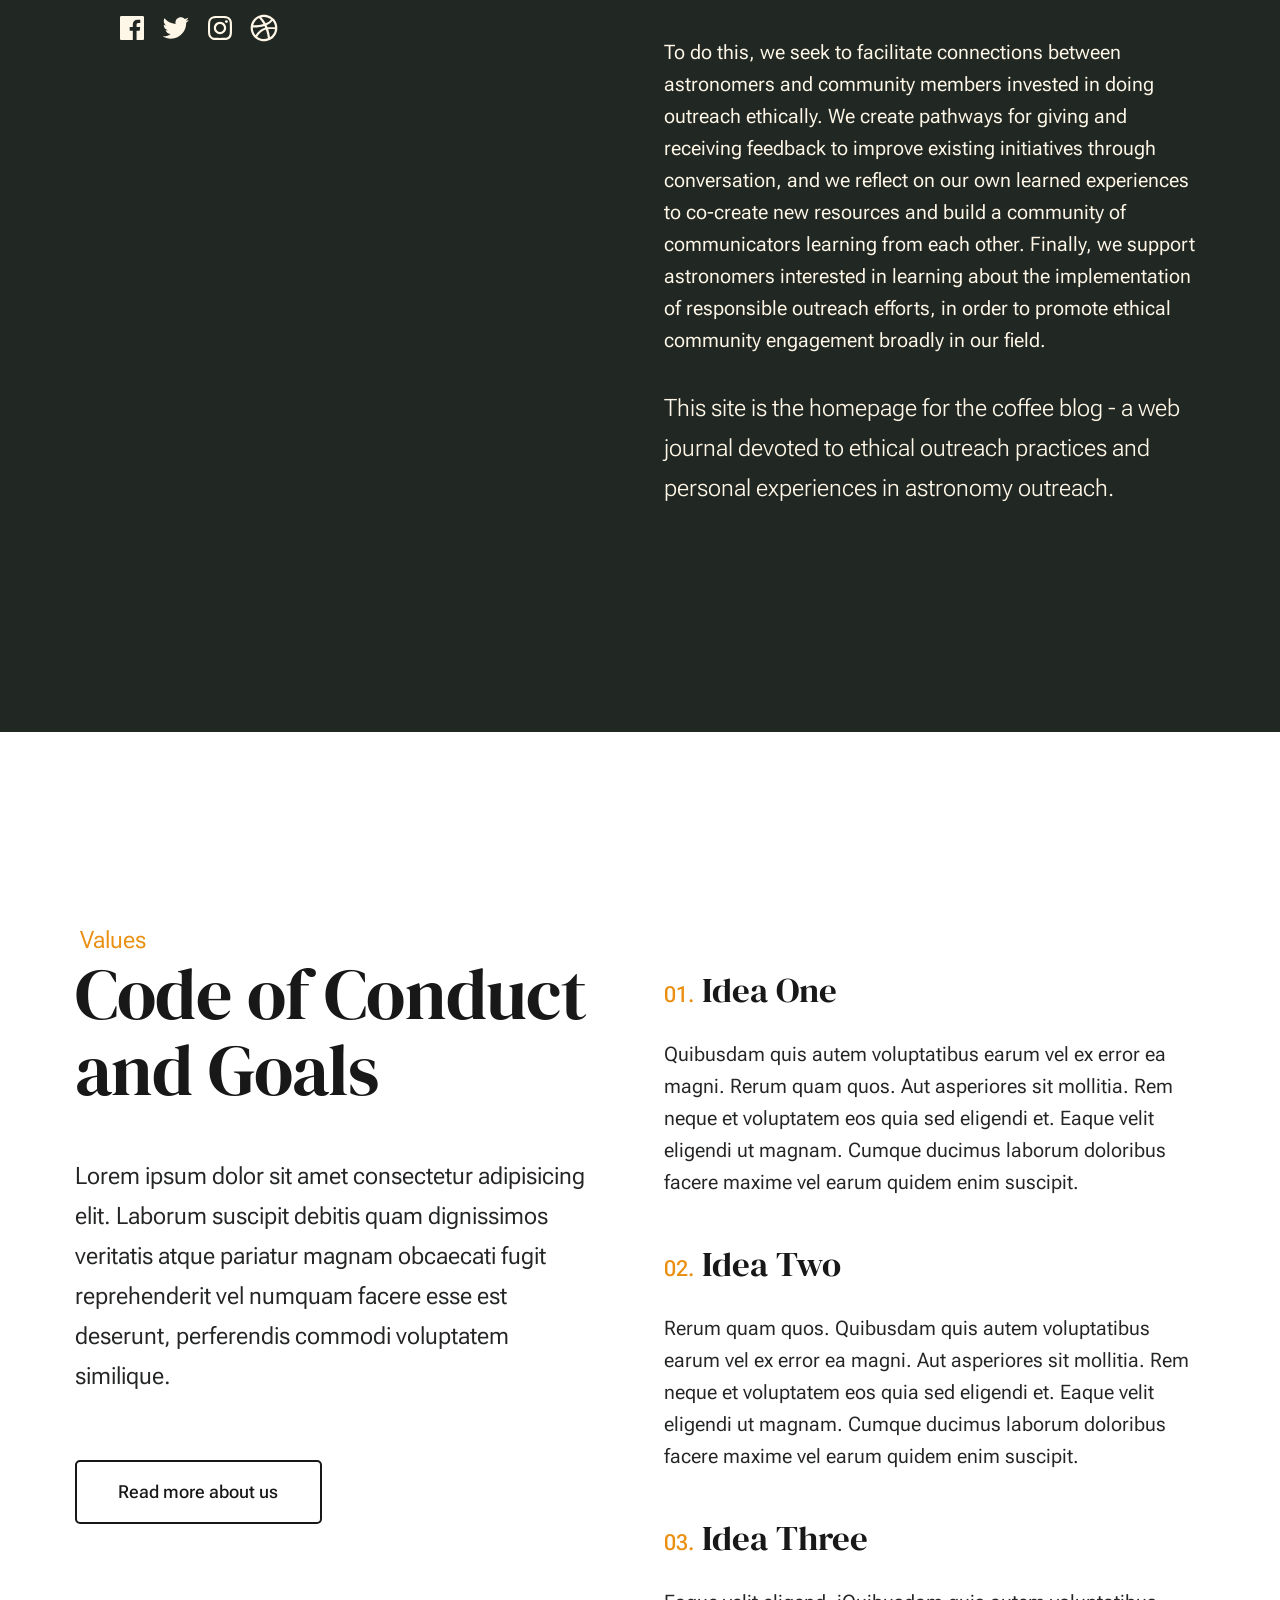
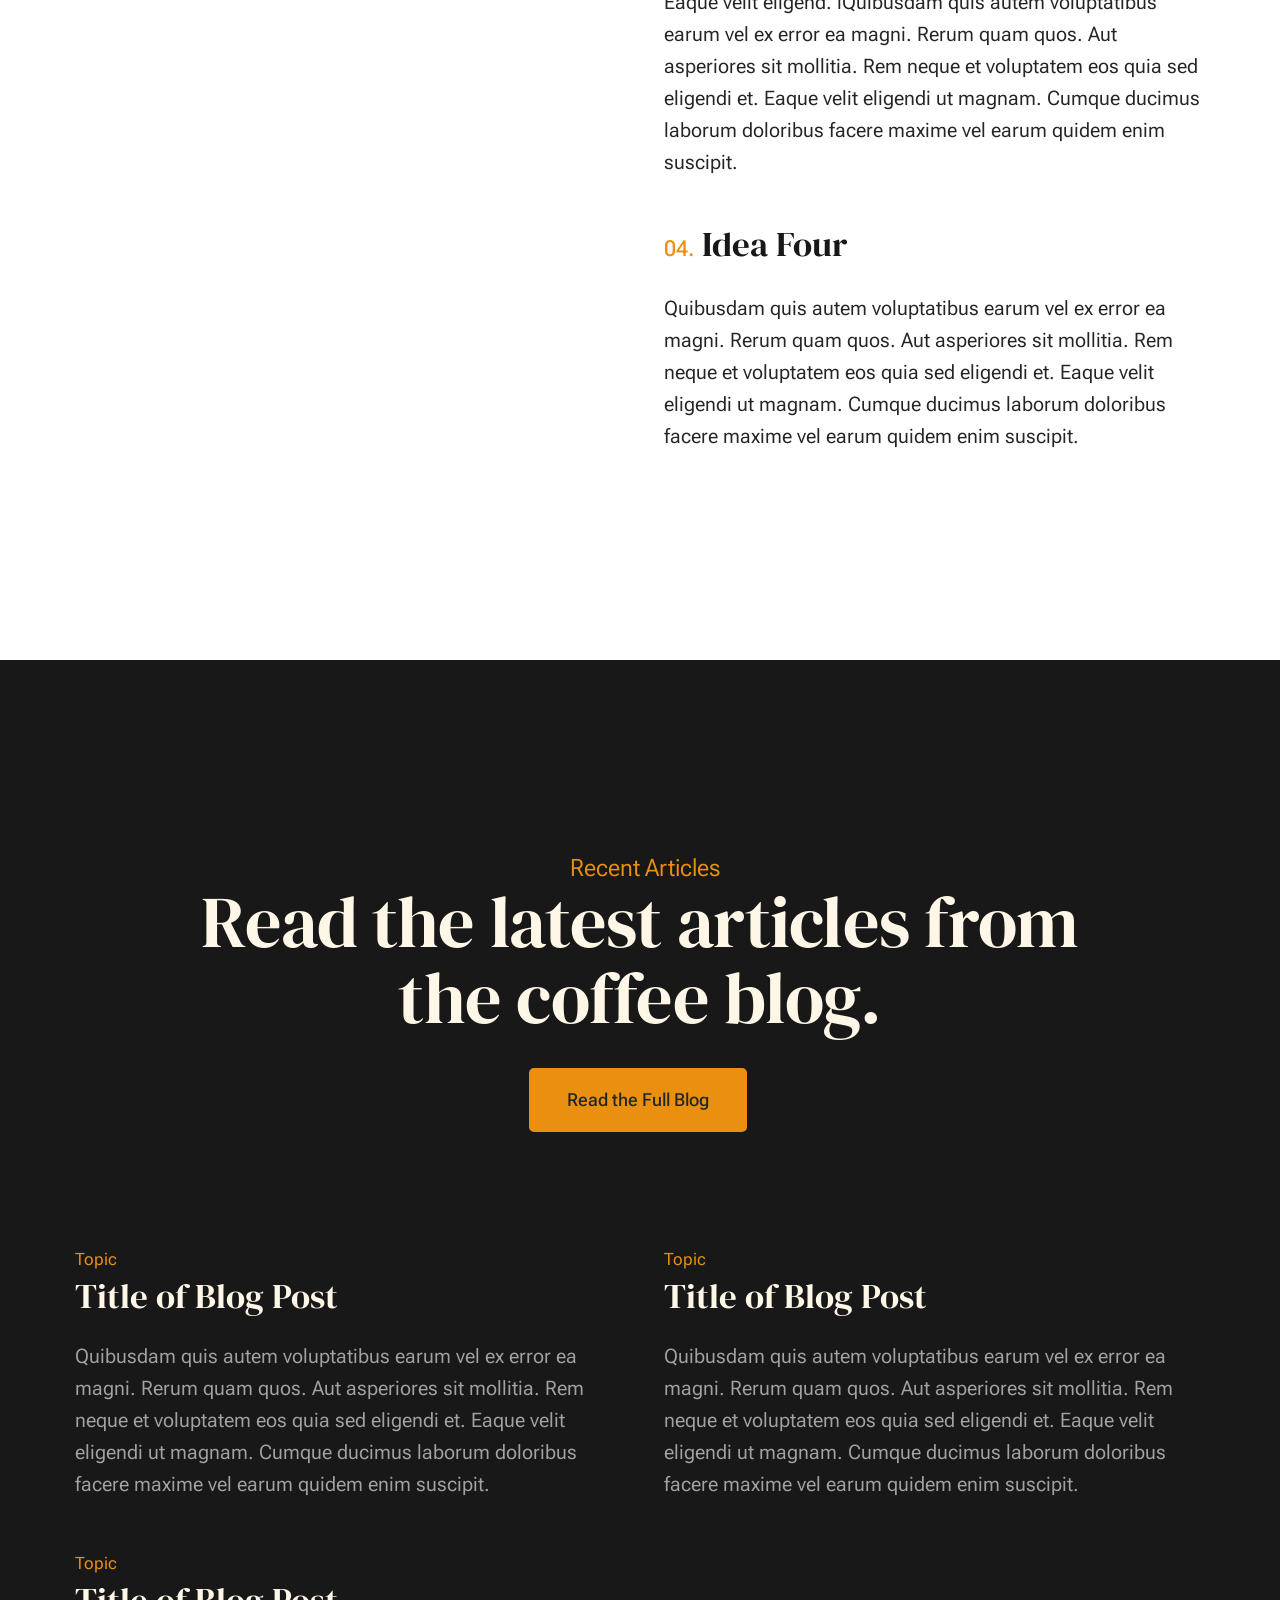
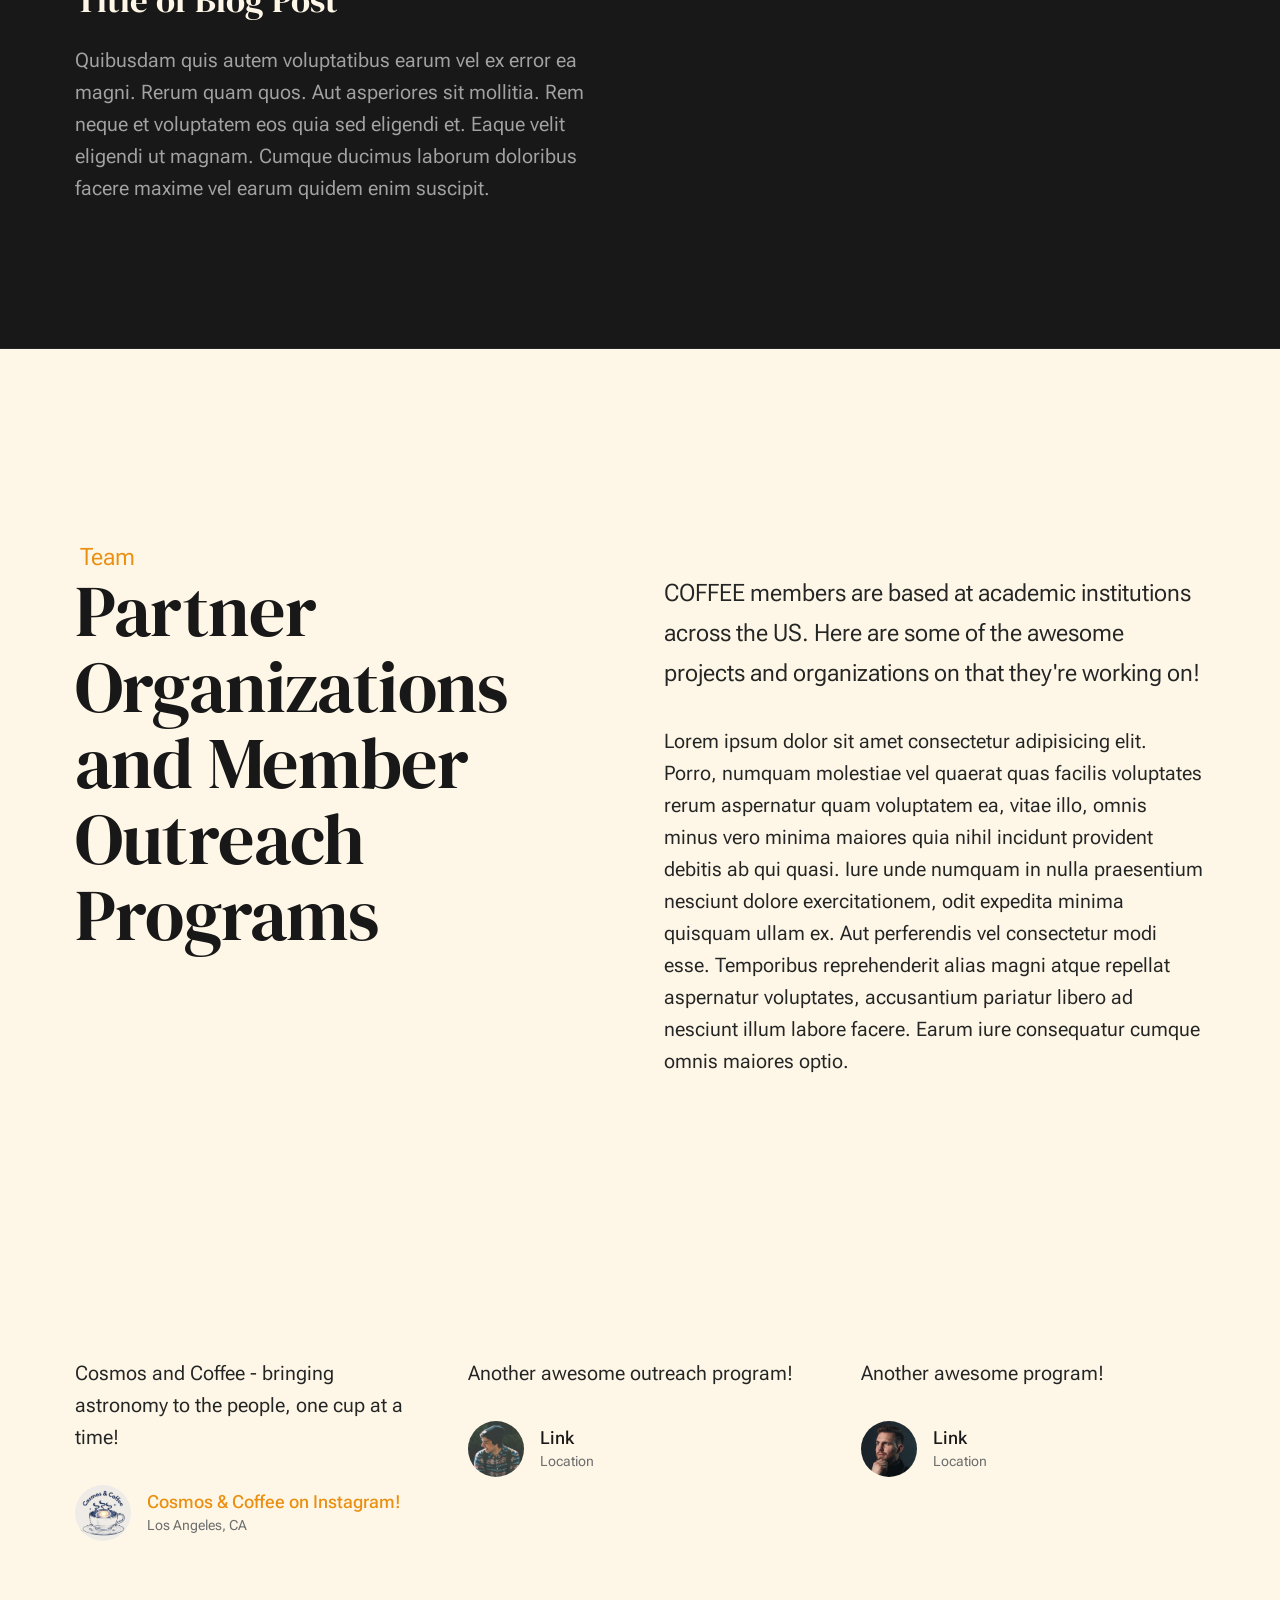
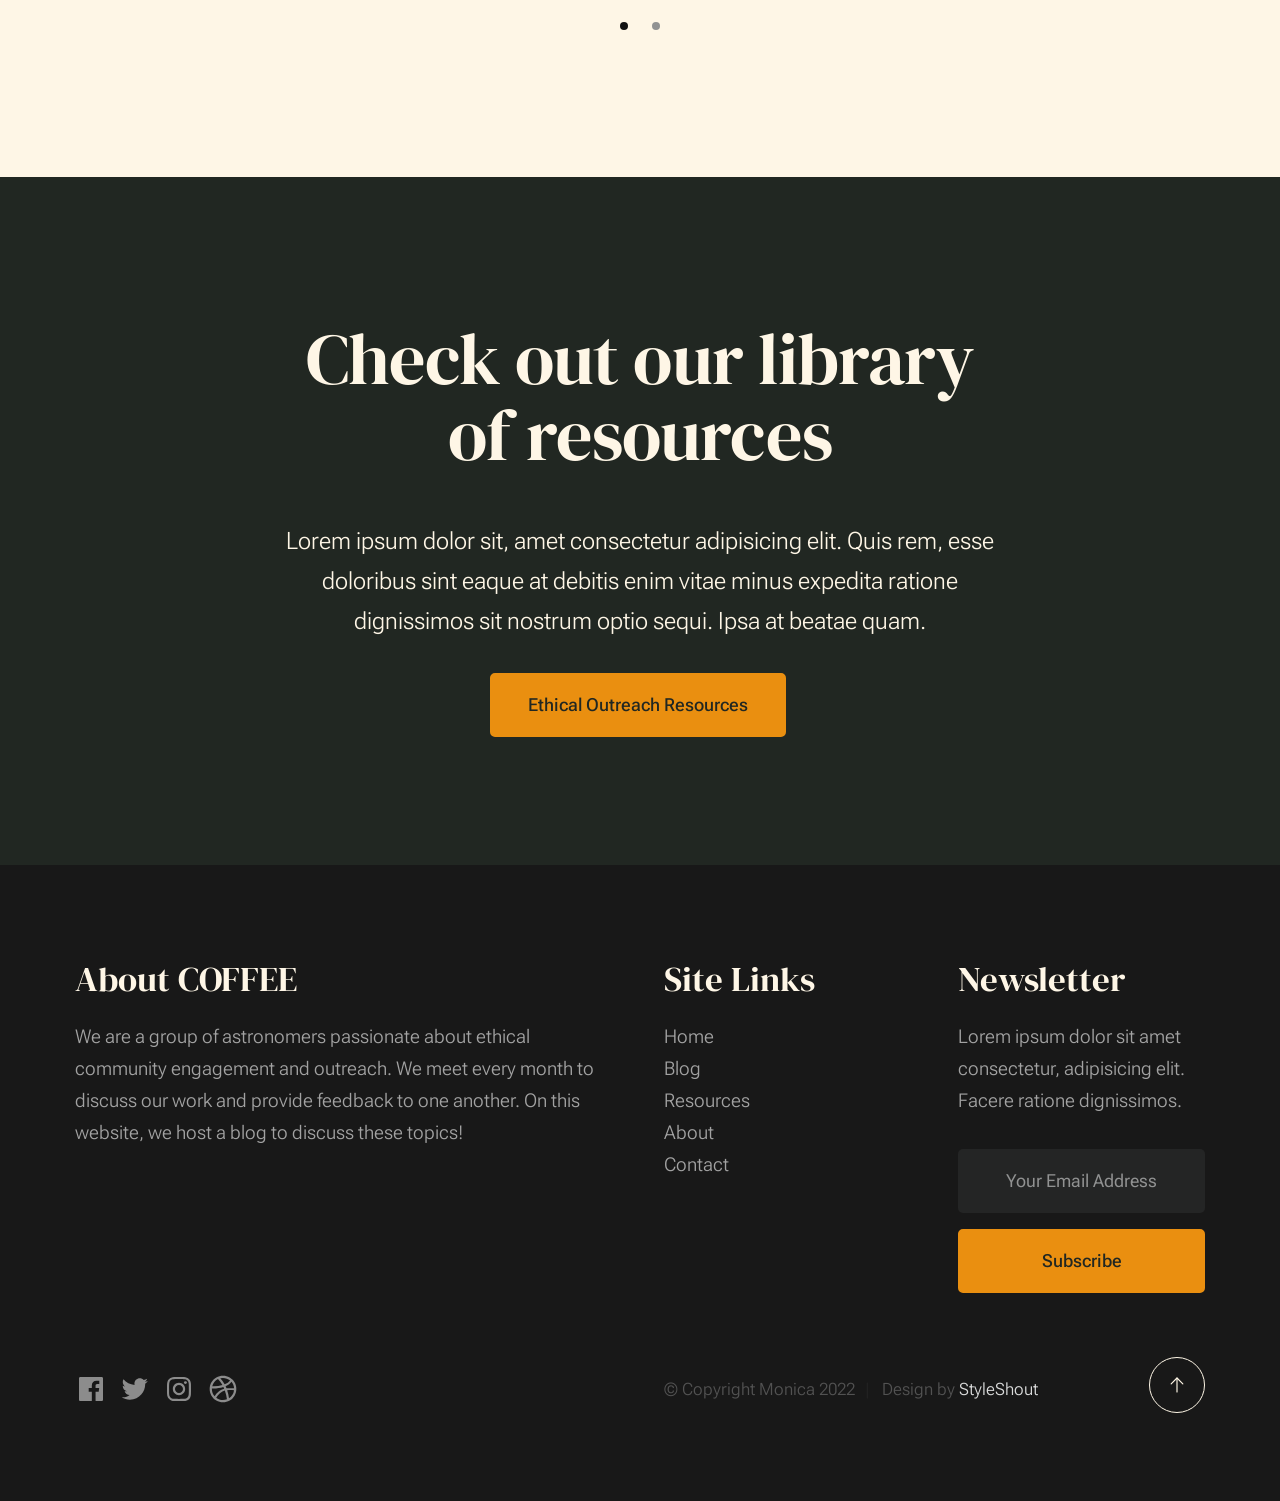
==== commit 57be8027: "Added draft mission statement" ====
--- a/index.html
+++ b/index.html
@@ -149,13 +149,16 @@
 
                         <div class="s-about__content-main grid-section-split__primary">
                             <p class="attention-getter">
-                            We are a community of astronomers who are passionate about engaging with our communities and sharing our science. 
-                            We prioritize ethical and inclusive practices in our outreach efforts. 
-                            COFFEE was created to provide a space for astronomers to give and receive feedback on their outreach efforts. 
+                            
+                                COFFEE (Community of Feedback for Ethical Engagement) is a collective of people devoted to the important work of astronomy outreach–uplifting our communities through the sharing of our science. 
                             </p>
-
-                            <p class="attention-getter">
-                            Further description here...
+                            <p>
+                                In our roles as stewards of scientific knowledge and education, we affirm that we are humans and part of our communities first, and thus, we continually consider and evaluate the impacts of our outreach work on the people we engage with. 
+                                In particular, we work together to challenge the issues that often make astronomy outreach less effective, including lack of intentionality and consideration of the needs of our target audiences, and the centering of predominantly white, socioeconomically privileged, and academic spaces. 
+                                </p>
+                                <p>
+                                To do this, we seek to facilitate connections between astronomers and community members invested in doing outreach ethically. We create pathways for giving and receiving feedback to improve existing initiatives through conversation, and we reflect on our own learned experiences to co-create new resources and build a community of communicators learning from each other. Finally, we support astronomers interested in learning about the implementation of responsible outreach efforts, in order to promote ethical community engagement broadly in our field. 
+
                             </p>
 
                             <p class="attention-getter">
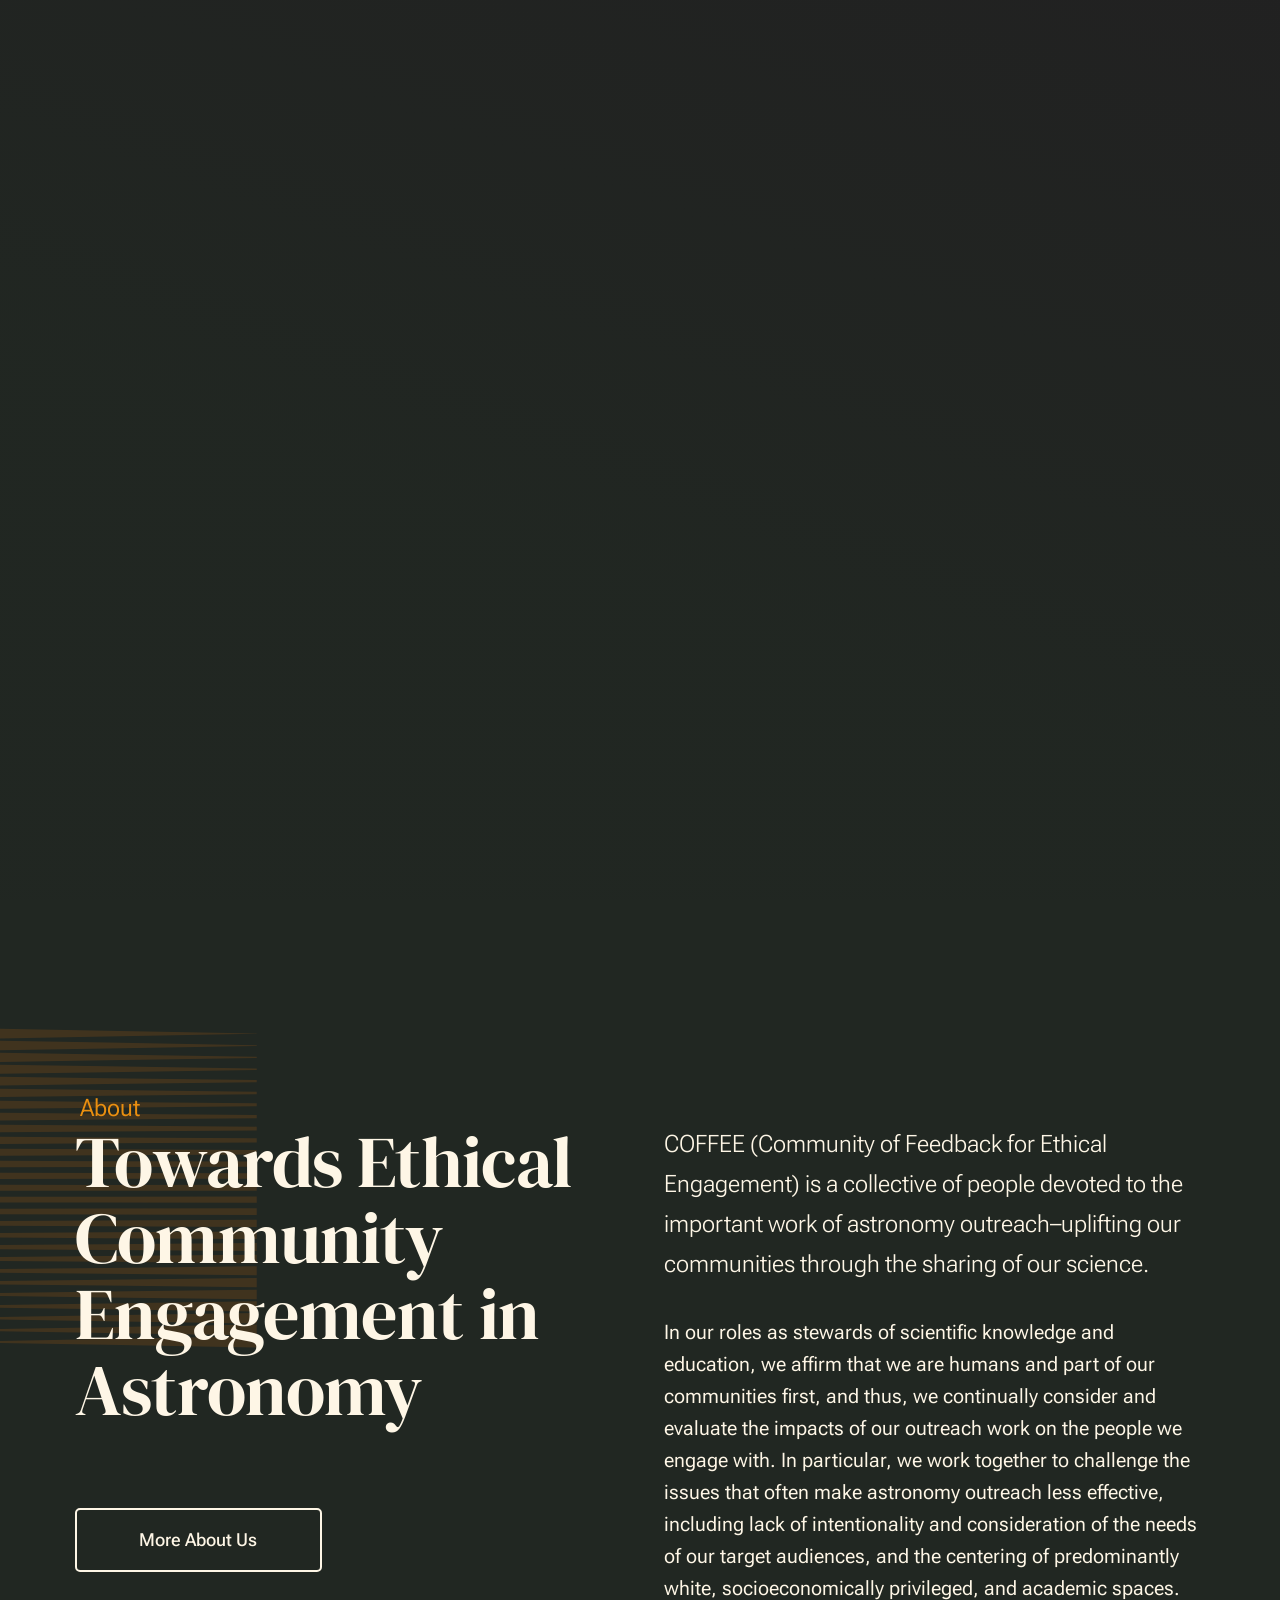
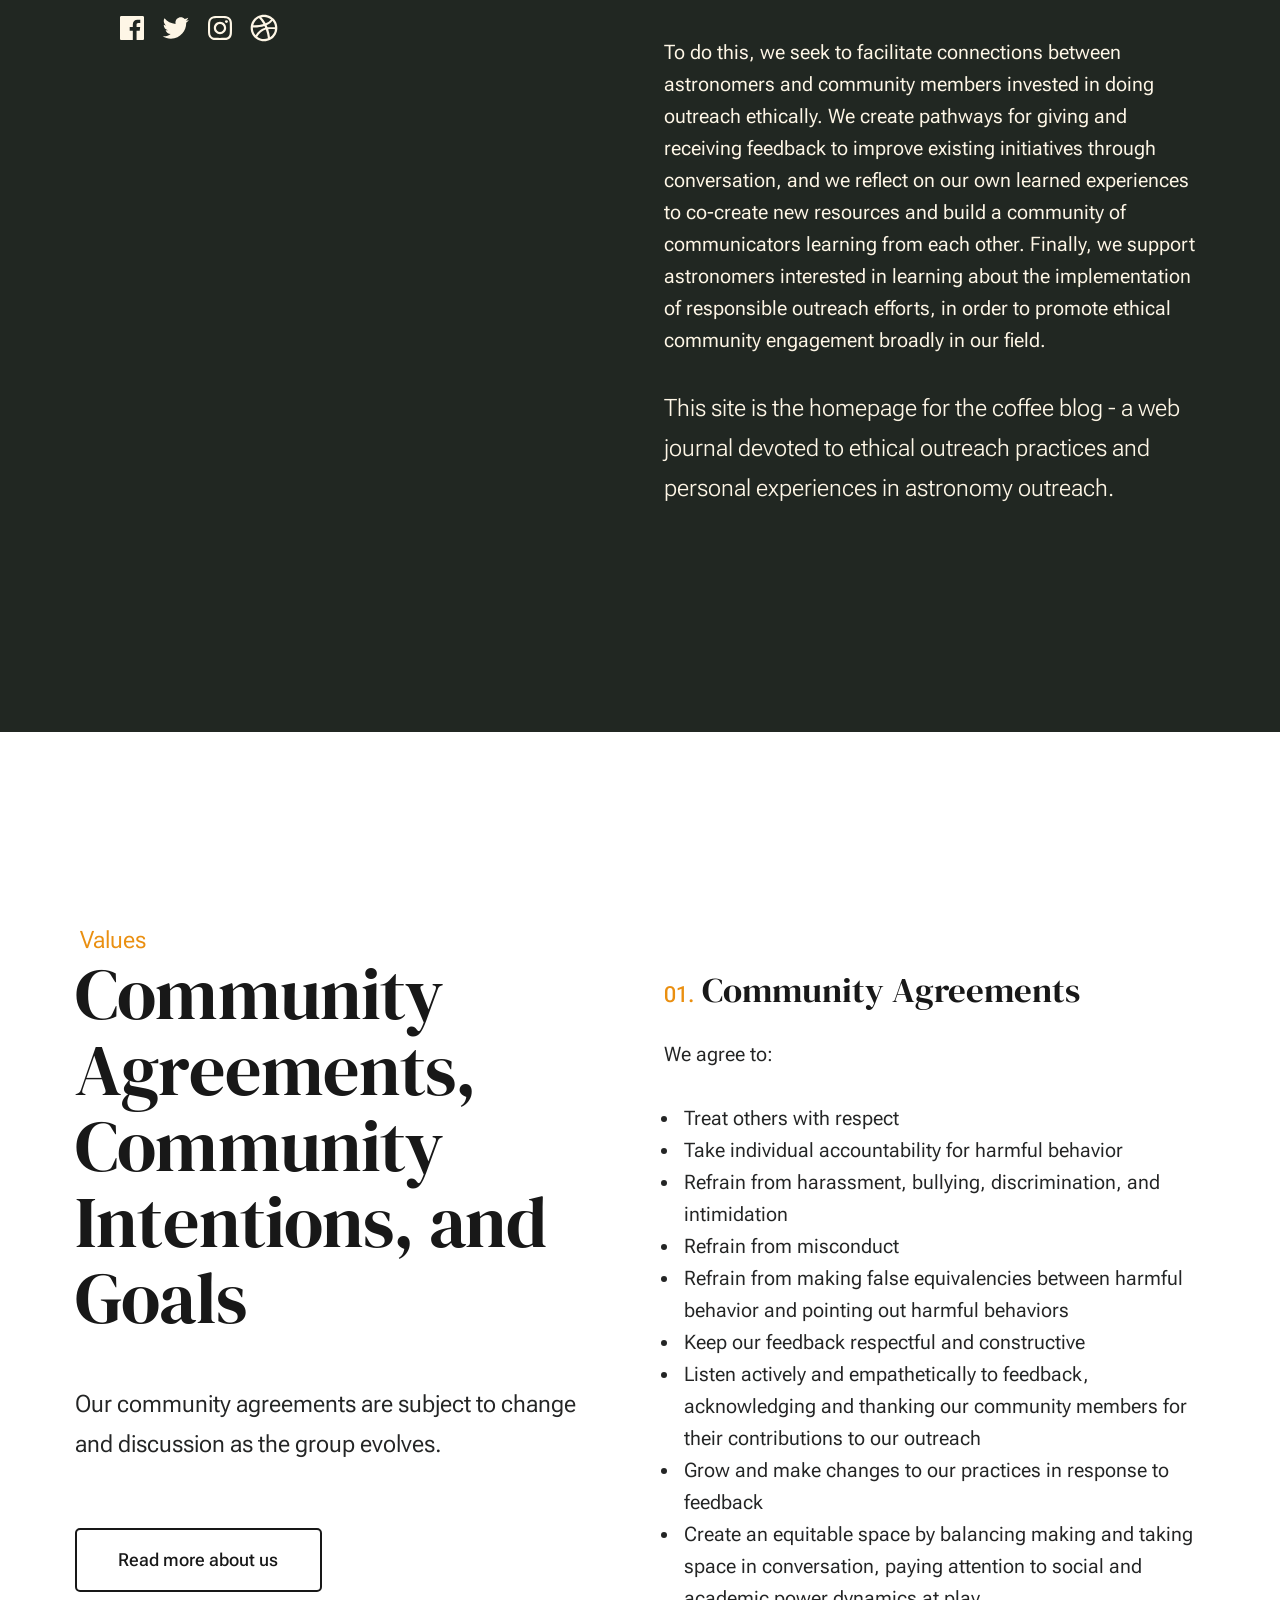
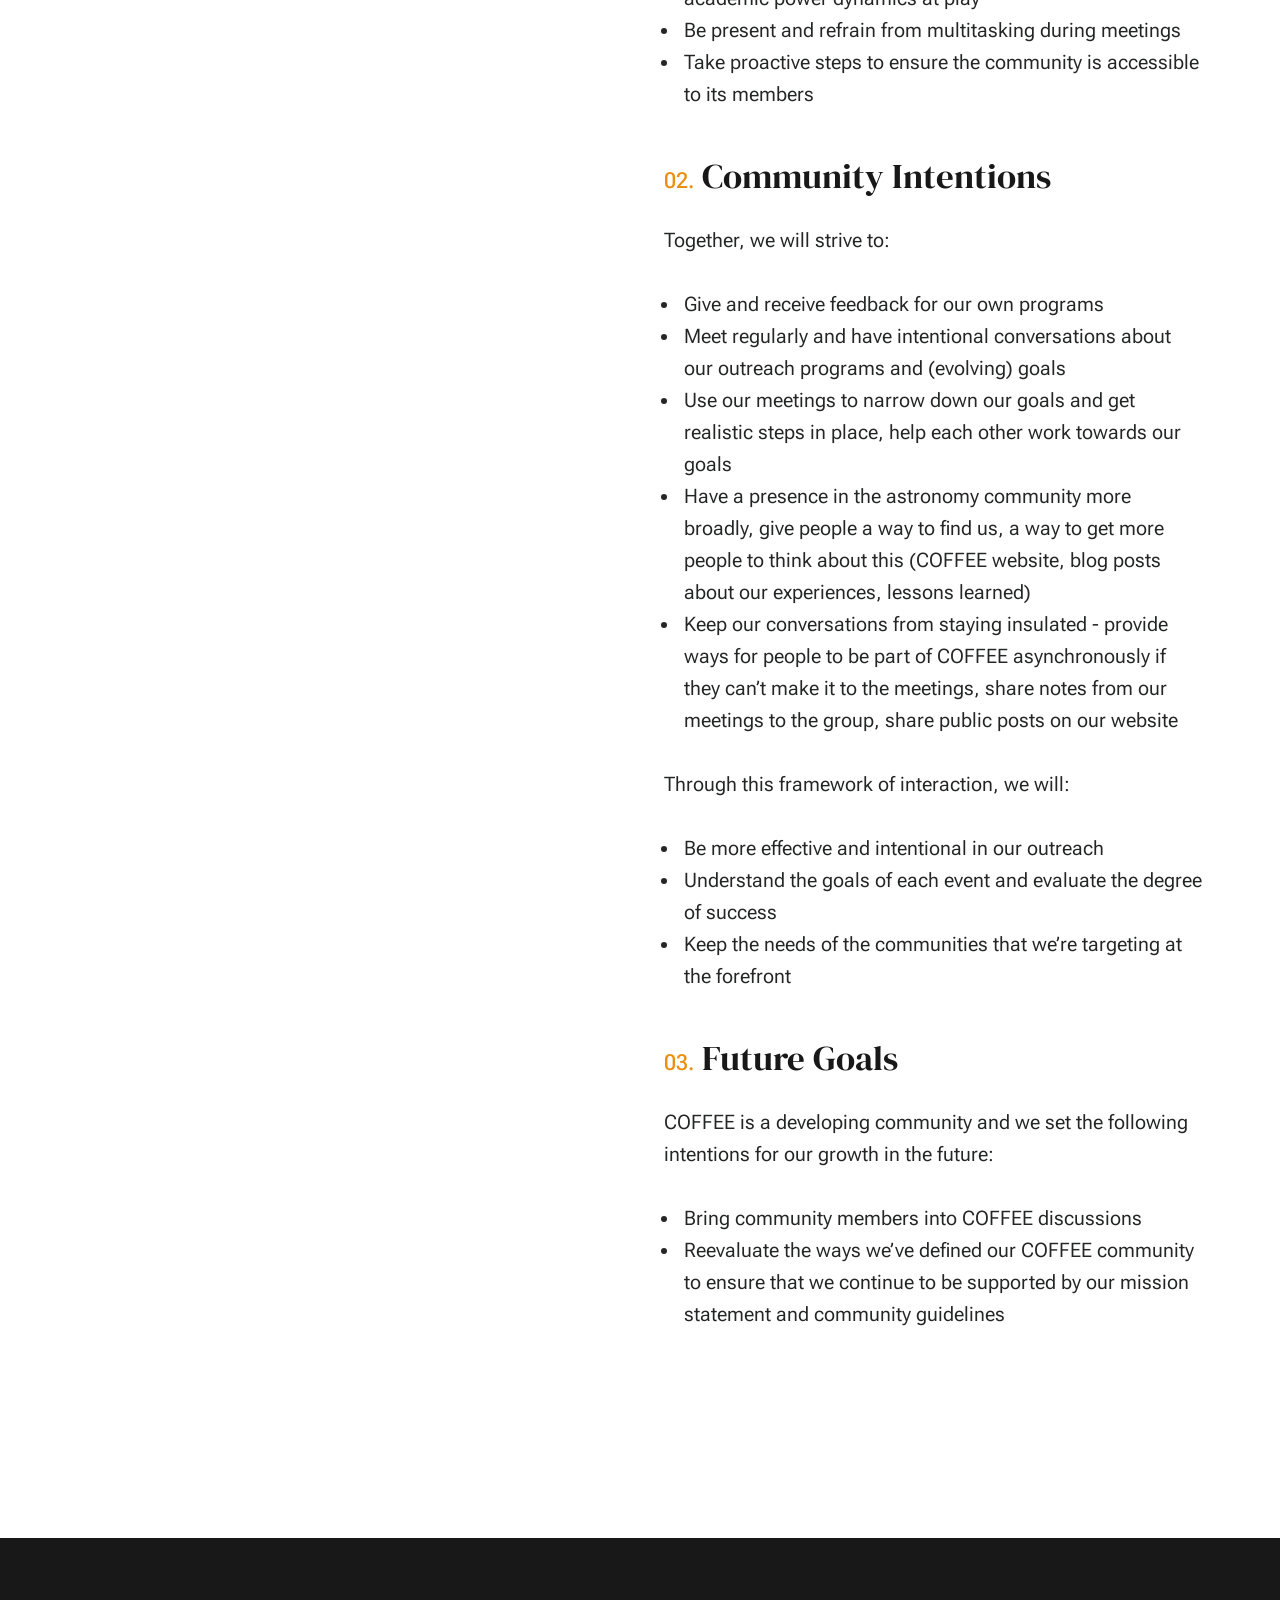
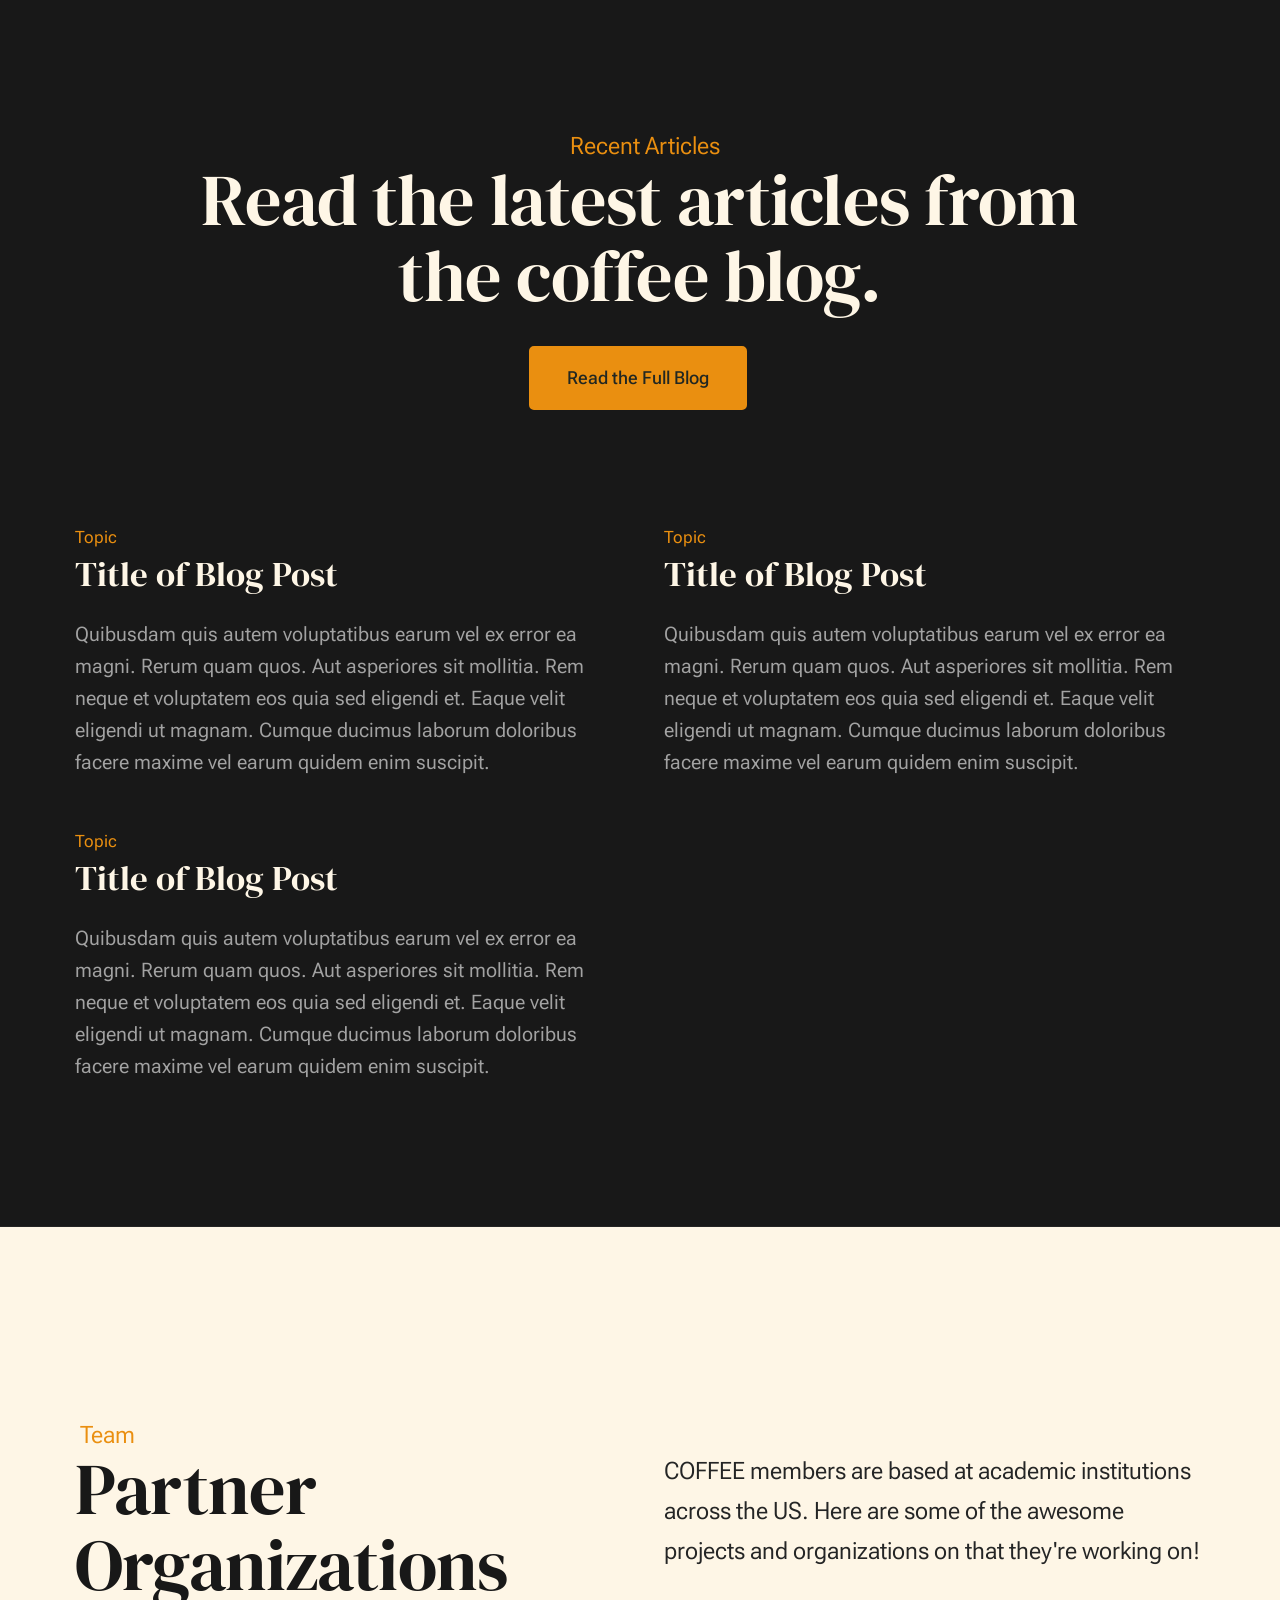
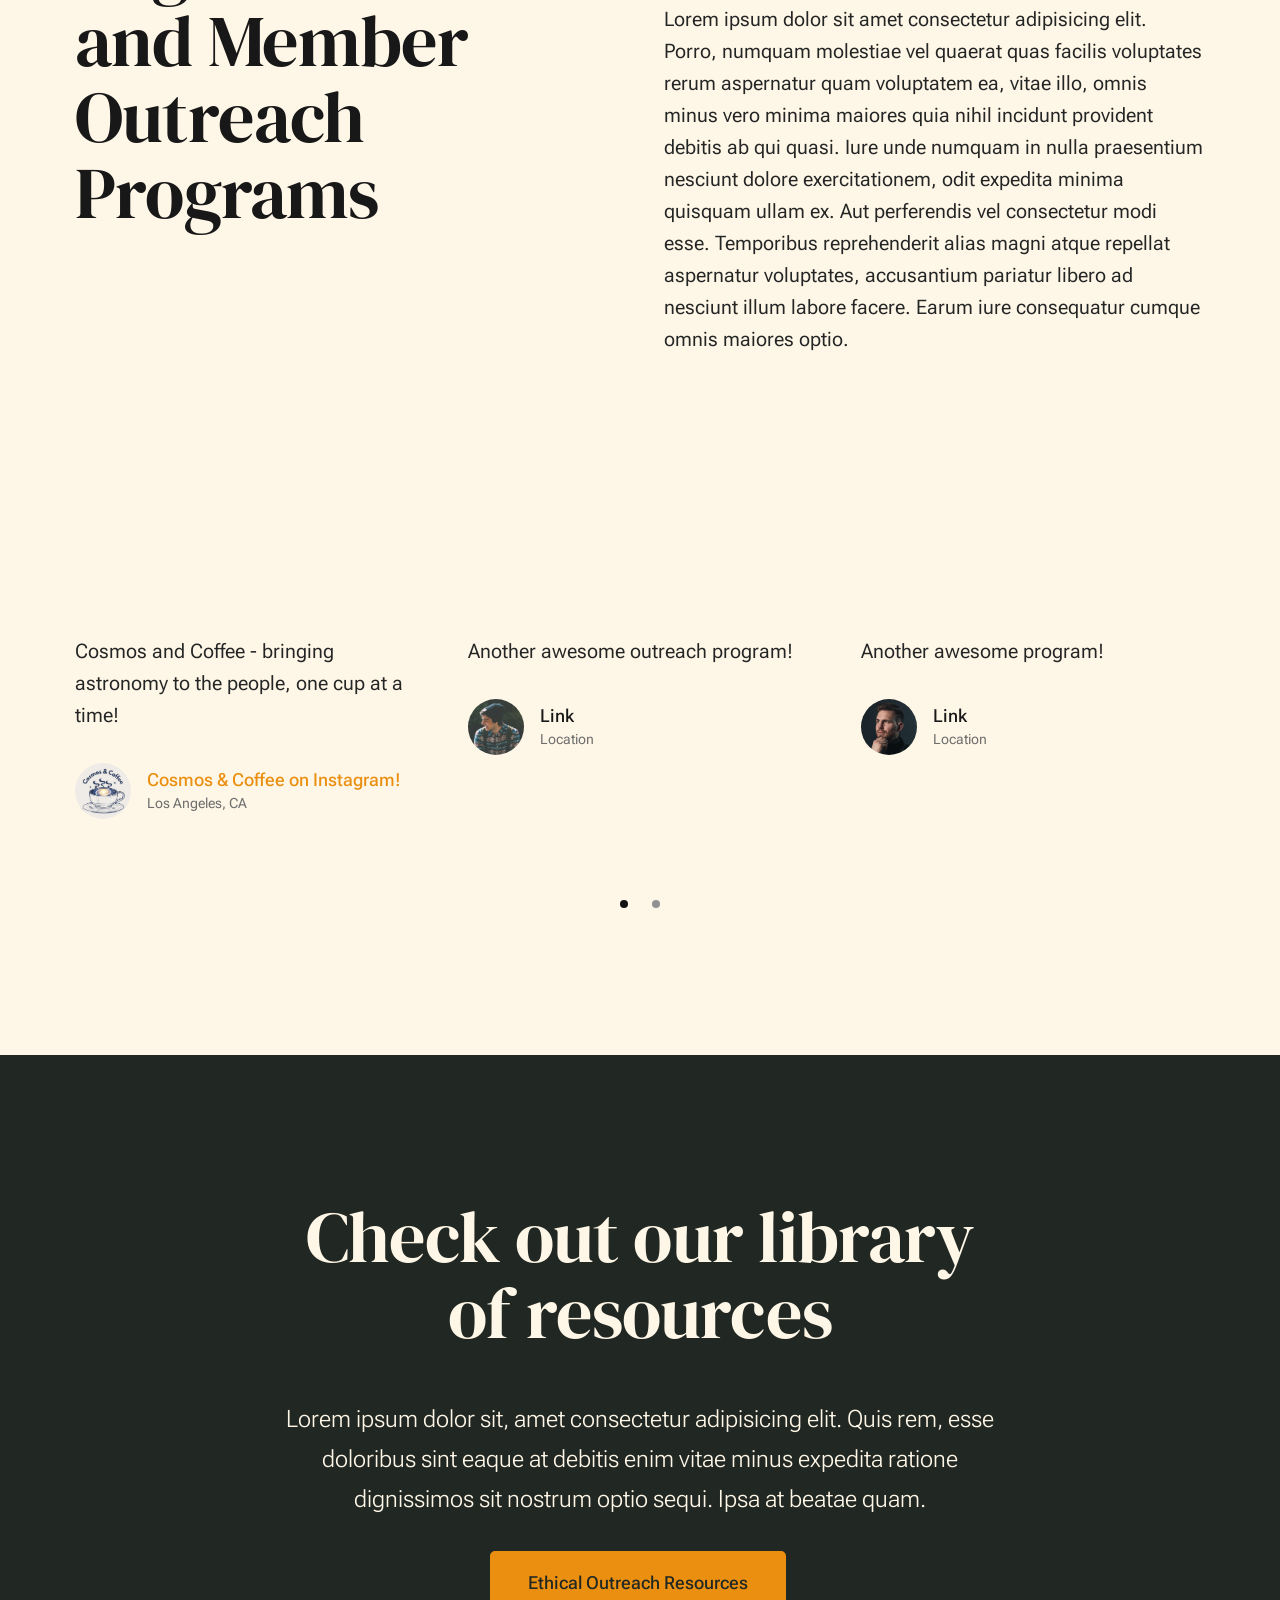
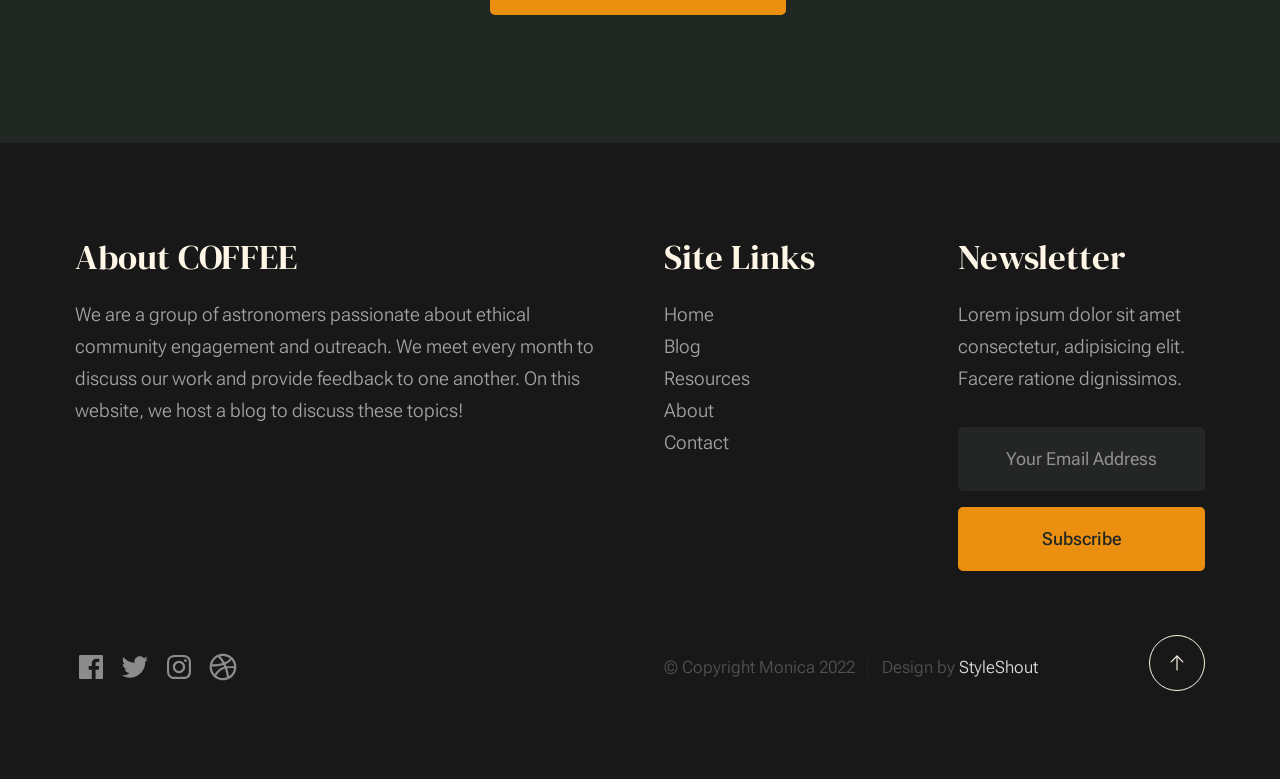
==== commit 47e513f3: "Added code of conduct" ====
--- a/index.html
+++ b/index.html
@@ -212,11 +212,11 @@
                         <div class="section-header grid-section-split__header">
                             <div class="text-pretitle">Values</div>                           
                             <h2 class="text-display-title">
-                            Code of Conduct and Goals
+                            Community Agreements, Community Intentions, and Goals
                             </h2>     
                             
                             <p class="lead">
-                            Lorem ipsum dolor sit amet consectetur adipisicing elit. Laborum suscipit debitis quam dignissimos veritatis atque pariatur magnam obcaecati fugit reprehenderit vel numquam facere esse est deserunt, perferendis commodi voluptatem similique.
+                                Our community agreements are subject to change and discussion as the group evolves.
                             </p>
                         </div> <!-- end section-header -->
 
@@ -225,7 +225,71 @@
                             <div class="grid-list-items list-items show-ctr">
                                 <div class="grid-list-items__item list-items__item">
                                     <div class="grid-list-items__title list-items__item-header">
-                                        <h3 class="list-items__item-title">Idea One</h3>
+                                        <h3 class="list-items__item-title">Community Agreements</h3>
+                                    </div>
+                                    <div class="grid-list-items__text list-items__item-text">
+                                        <p>We agree to:</p>
+                                        <ul>
+                                            <li>Treat others with respect</li>
+                                            <li>Take individual accountability for harmful behavior</li>
+                                            <li>Refrain from harassment, bullying, discrimination, and intimidation </li>
+                                            <li>Refrain from misconduct</li>
+                                            <li>Refrain from making false equivalencies between harmful behavior and pointing out harmful behaviors </li>
+                                            <li>Keep our feedback respectful and constructive</li>
+                                            <li>Listen actively and empathetically to feedback, acknowledging and thanking our community members for their contributions to our outreach</li>
+                                            <li>Grow and make changes to our practices in response to feedback</li>
+                                            <li>Create an equitable space by balancing making and taking space in conversation, paying attention to social and academic power dynamics at play</li>
+                                            <li>Be present and refrain from multitasking during meetings</li>
+                                            <li>Take proactive steps to ensure the community is accessible to its members</li>
+                                        </ul>
+                                        <!-- <p>
+                                        Quibusdam quis autem voluptatibus earum vel ex error ea magni. Rerum quam quos. Aut asperiores 
+                                        sit mollitia. Rem neque et voluptatem eos quia sed eligendi et. Eaque velit eligendi ut 
+                                        magnam. Cumque ducimus laborum doloribus facere maxime vel earum quidem enim suscipit.
+                                        </p> -->
+                                    </div>
+                                </div> <!-- list-item -->
+                                <div class="grid-list-items__item list-items__item">
+                                    <div class="grid-list-items__title list-items__item-header">
+                                        <h3 class="list-items__item-title">Community Intentions</h3>
+                                    </div>
+                                    <div class="grid-list-items__text list-items__item-text">
+                                        <p>
+                                            Together, we will strive to: </p>
+                                        <ul>
+                                            <li>Give and receive feedback for our own programs</li>
+                                            <li>Meet regularly and have intentional conversations about our outreach programs and (evolving) goals</li>
+                                            <li>Use our meetings to narrow down our goals and get realistic steps in place, help each other work towards our goals</li>
+                                            <li>Have a presence in the astronomy community more broadly, give people a way to find us, a way to get more people to think about this (COFFEE website, blog posts about our experiences, lessons learned)</li>
+                                            <li>Keep our conversations from staying insulated - provide ways for people to be part of COFFEE asynchronously if they can’t make it to the meetings, share notes from our meetings to the group, share public posts on our website
+                                            </li>
+                                        </ul>
+                                        <p>Through this framework of interaction, we will:
+                                        </p>
+                                        <ul>
+                                            <li>Be more effective and intentional in our outreach</li>
+                                            <li>Understand the goals of each event and evaluate the degree of success</li>
+                                            <li>Keep the needs of the communities that we’re targeting at the forefront</li>
+                                        </ul>
+                                    </div>
+                                </div> <!-- list-expertise__item -->
+                                <div class="grid-list-items__item list-items__item">
+                                    <div class="grid-list-items__title list-items__item-header">
+                                        <h3 class="list-items__item-title">Future Goals</h3>
+                                    </div>
+                                    <div class="grid-list-items__text list-items__item-text">
+                                        <p>
+                                            COFFEE is a developing community and we set the following intentions for our growth in the future:
+                                        </p>
+                                        <ul>
+                                            <li>Bring community members into COFFEE discussions</li>
+                                            <li>Reevaluate the ways we’ve defined our COFFEE community to ensure that we continue to be supported by our mission statement and community guidelines</li>
+                                        </ul>
+                                    </div>
+                                </div> <!-- list-expertise__item -->
+                                <!-- <div class="grid-list-items__item list-items__item">
+                                    <div class="grid-list-items__title list-items__item-header">
+                                        <h3 class="list-items__item-title">Idea Four</h3>
                                     </div>
                                     <div class="grid-list-items__text list-items__item-text">
                                         <p>
@@ -234,43 +298,7 @@
                                         magnam. Cumque ducimus laborum doloribus facere maxime vel earum quidem enim suscipit.
                                         </p>
                                     </div>
-                                </div> <!-- list-item -->
-                                <div class="grid-list-items__item list-items__item">
-                                    <div class="grid-list-items__title list-items__item-header">
-                                        <h3 class="list-items__item-title">Idea Two</h3>
-                                    </div>
-                                    <div class="grid-list-items__text list-items__item-text">
-                                        <p>
-                                        Rerum quam quos. Quibusdam quis autem voluptatibus earum vel ex error ea magni. Aut asperiores 
-                                        sit mollitia. Rem neque et voluptatem eos quia sed eligendi et. Eaque velit eligendi ut 
-                                        magnam. Cumque ducimus laborum doloribus facere maxime vel earum quidem enim suscipit.
-                                        </p>
-                                    </div>
-                                </div> <!-- list-expertise__item -->
-                                <div class="grid-list-items__item list-items__item">
-                                    <div class="grid-list-items__title list-items__item-header">
-                                        <h3 class="list-items__item-title">Idea Three</h3>
-                                    </div>
-                                    <div class="grid-list-items__text list-items__item-text">
-                                        <p>
-                                        Eaque velit eligend. iQuibusdam quis autem voluptatibus earum vel ex error ea magni. 
-                                        Rerum quam quos. Aut asperiores sit mollitia. Rem neque et voluptatem eos quia sed eligendi et. 
-                                        Eaque velit eligendi ut magnam. Cumque ducimus laborum doloribus facere maxime vel earum quidem enim suscipit.
-                                        </p>
-                                    </div>
-                                </div> <!-- list-expertise__item -->
-                                <div class="grid-list-items__item list-items__item">
-                                    <div class="grid-list-items__title list-items__item-header">
-                                        <h3 class="list-items__item-title">Idea Four</h3>
-                                    </div>
-                                    <div class="grid-list-items__text list-items__item-text">
-                                        <p>
-                                        Quibusdam quis autem voluptatibus earum vel ex error ea magni. Rerum quam quos. Aut asperiores 
-                                        sit mollitia. Rem neque et voluptatem eos quia sed eligendi et. Eaque velit eligendi ut 
-                                        magnam. Cumque ducimus laborum doloribus facere maxime vel earum quidem enim suscipit.
-                                        </p>
-                                    </div>
-                                </div> <!-- list-expertise__item -->
+                                </div> list-expertise__item -->
 
                             </div> <!-- grid-list-items -->
                         </div> <!-- end s-expertise__content-main -->
